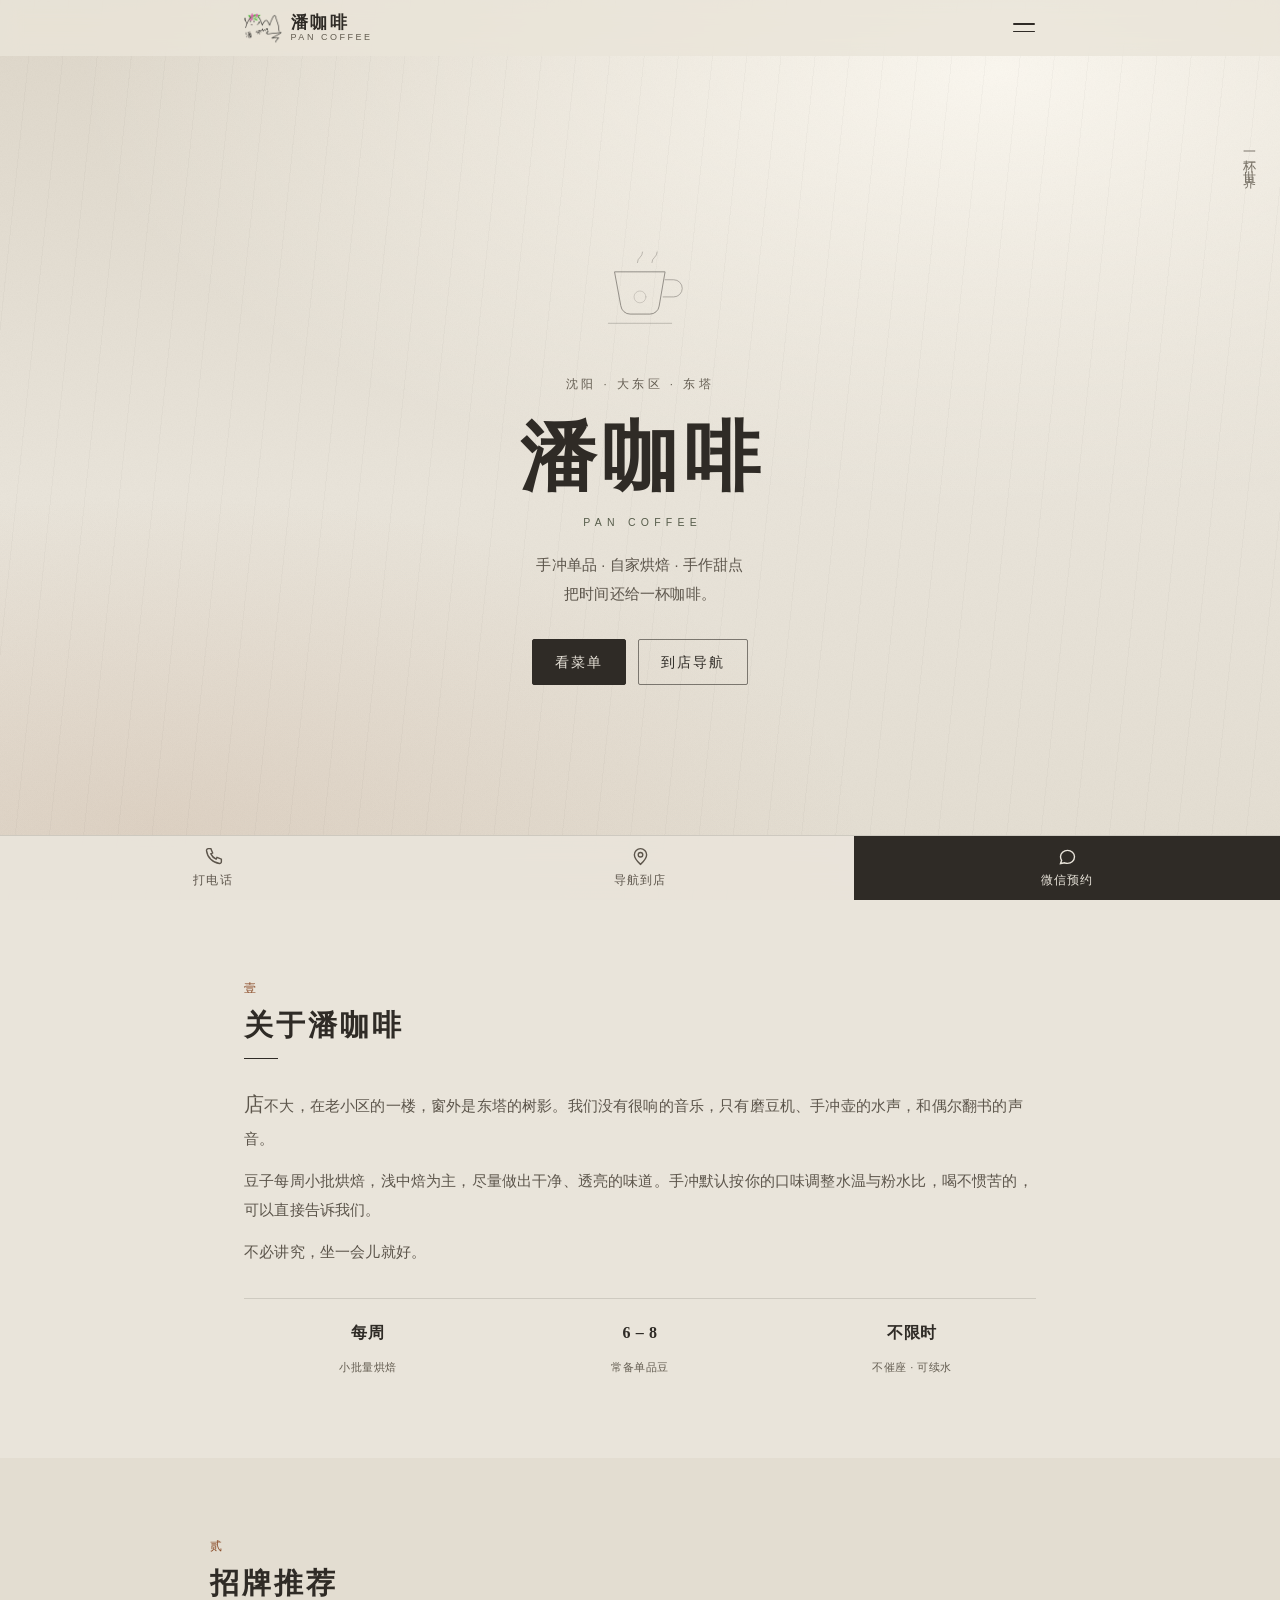
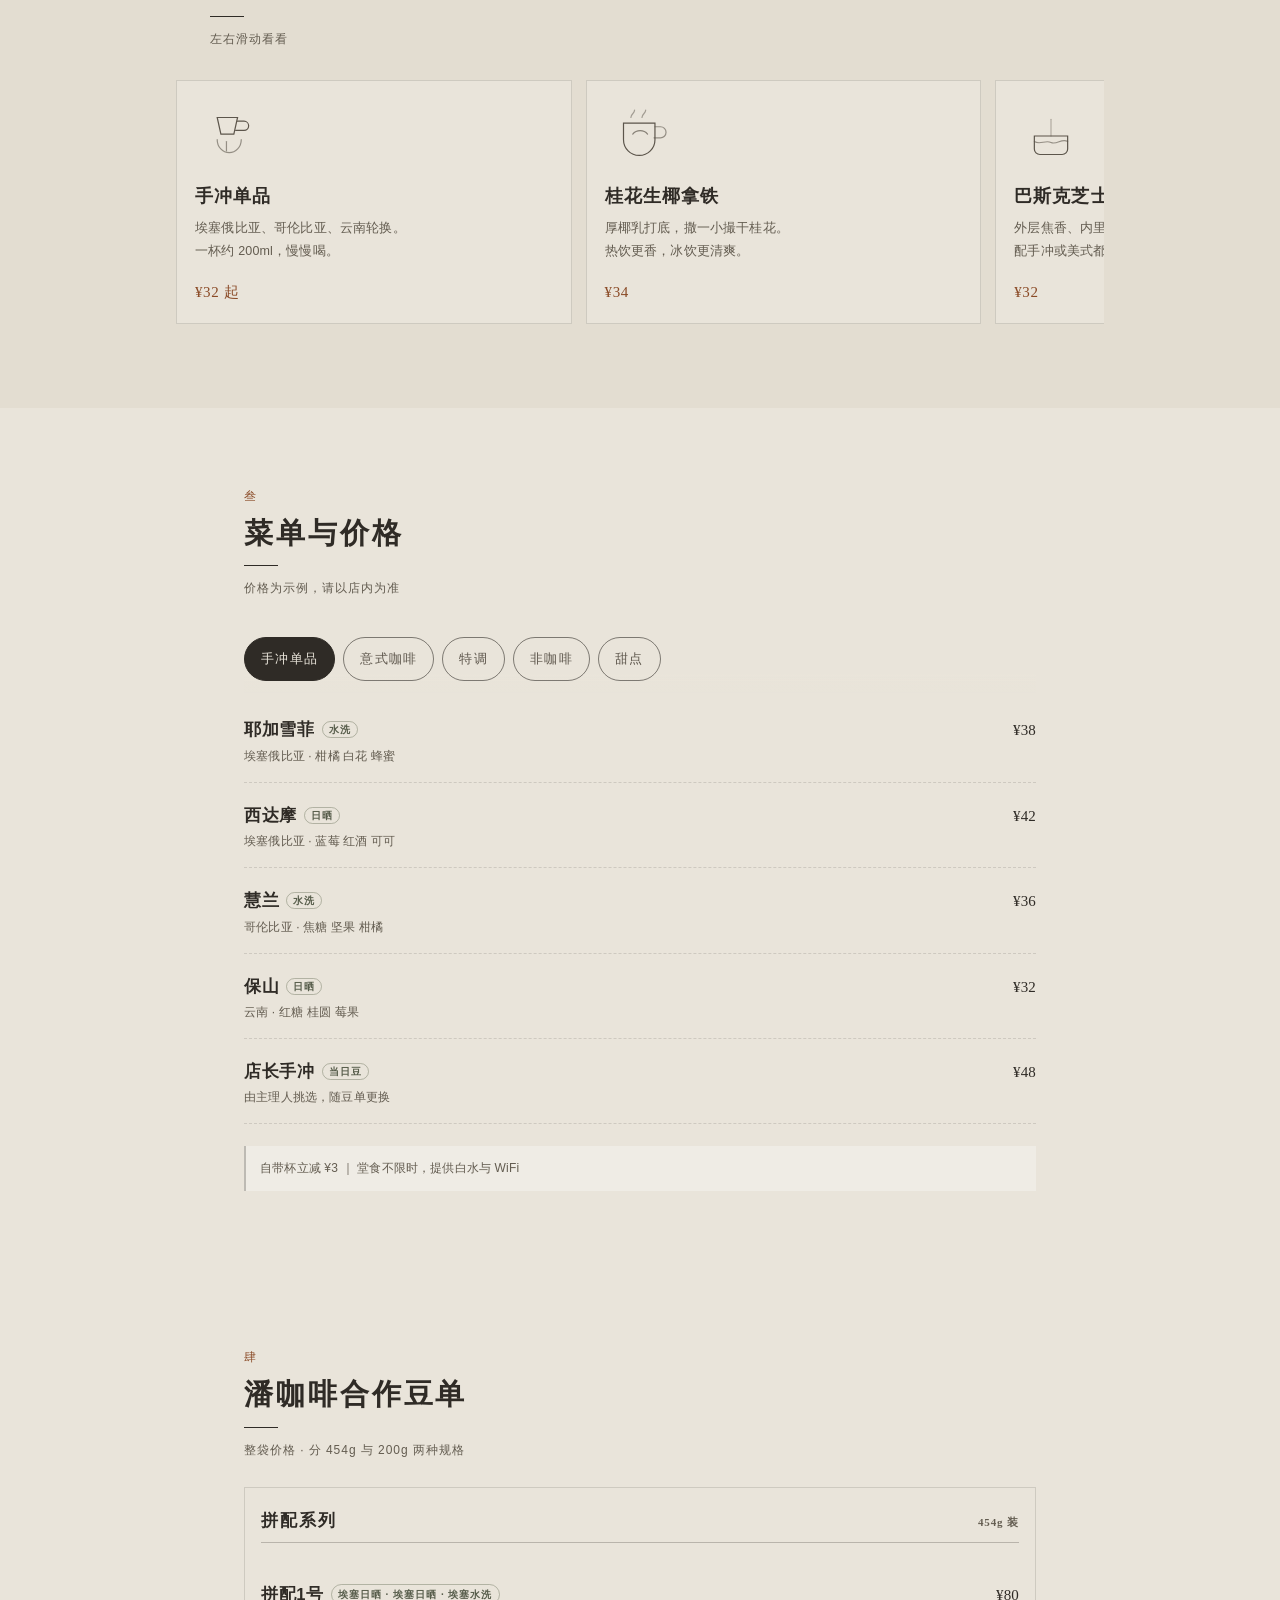
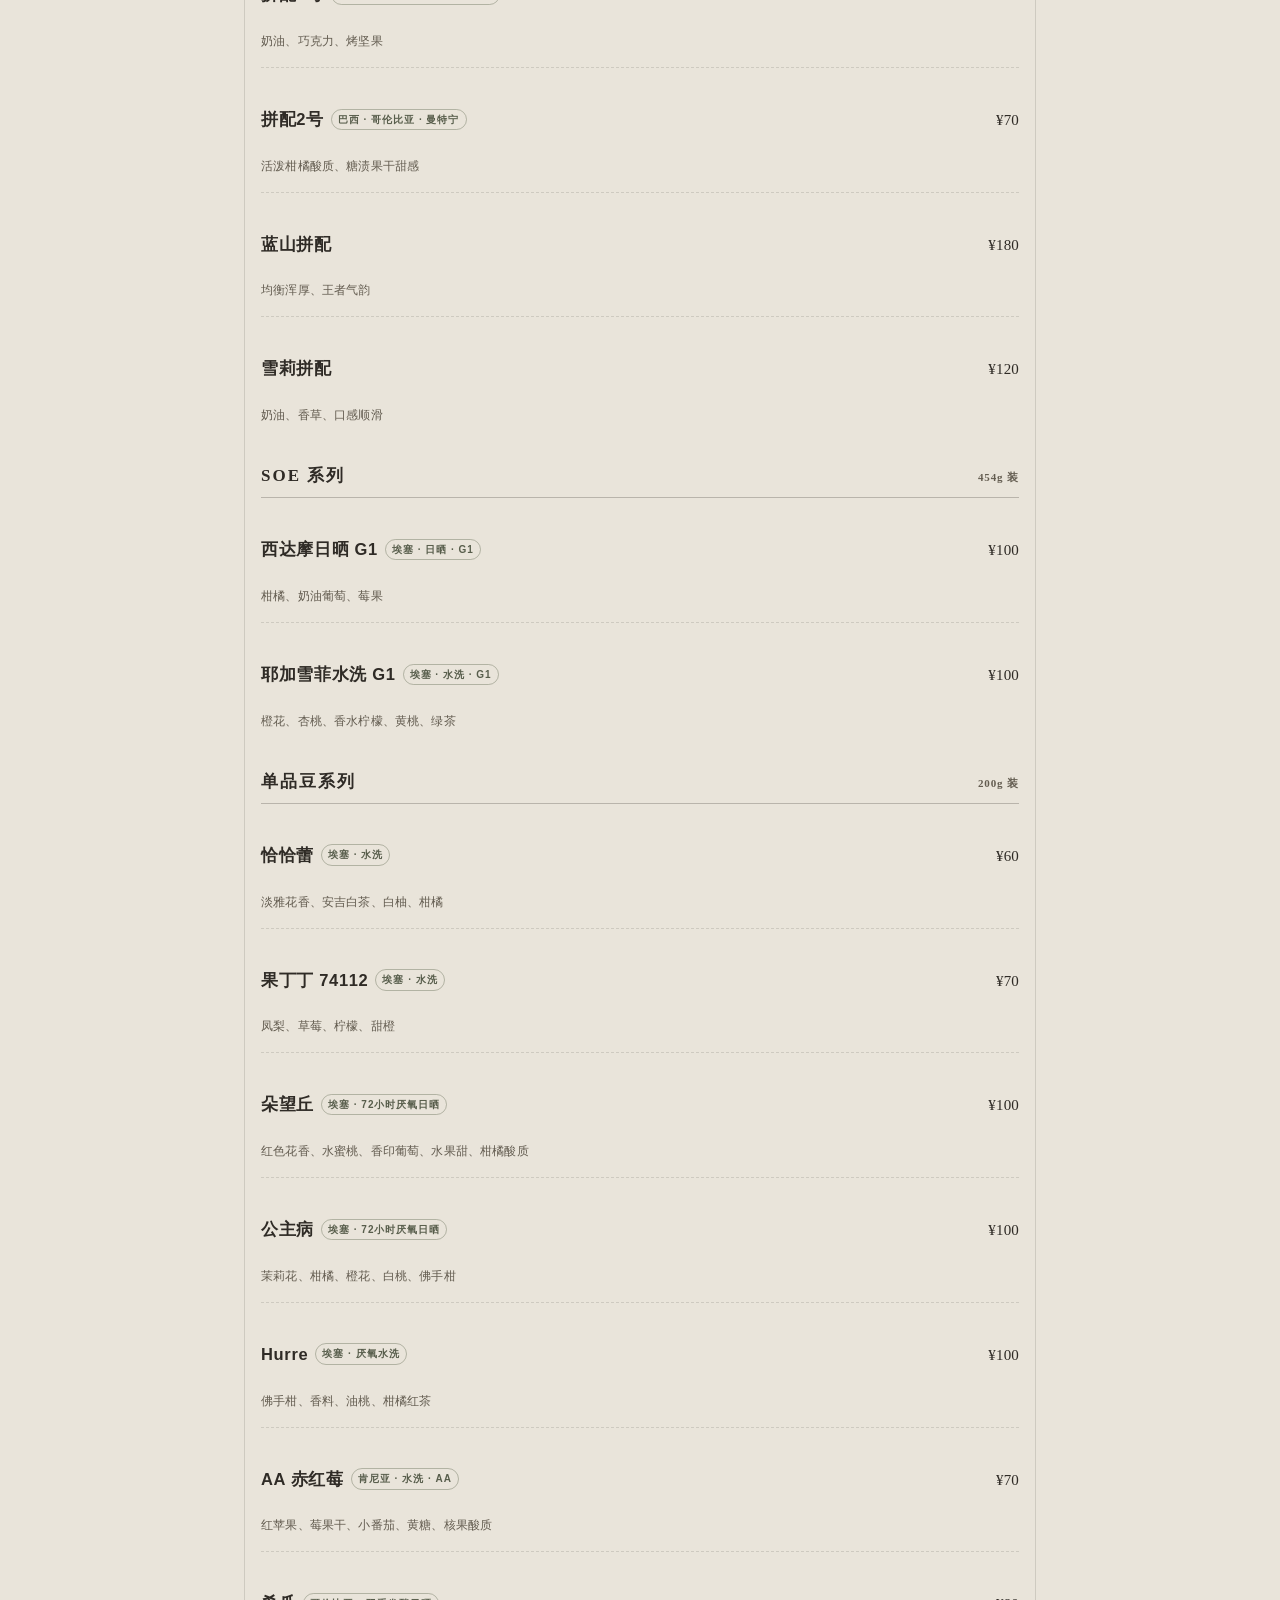
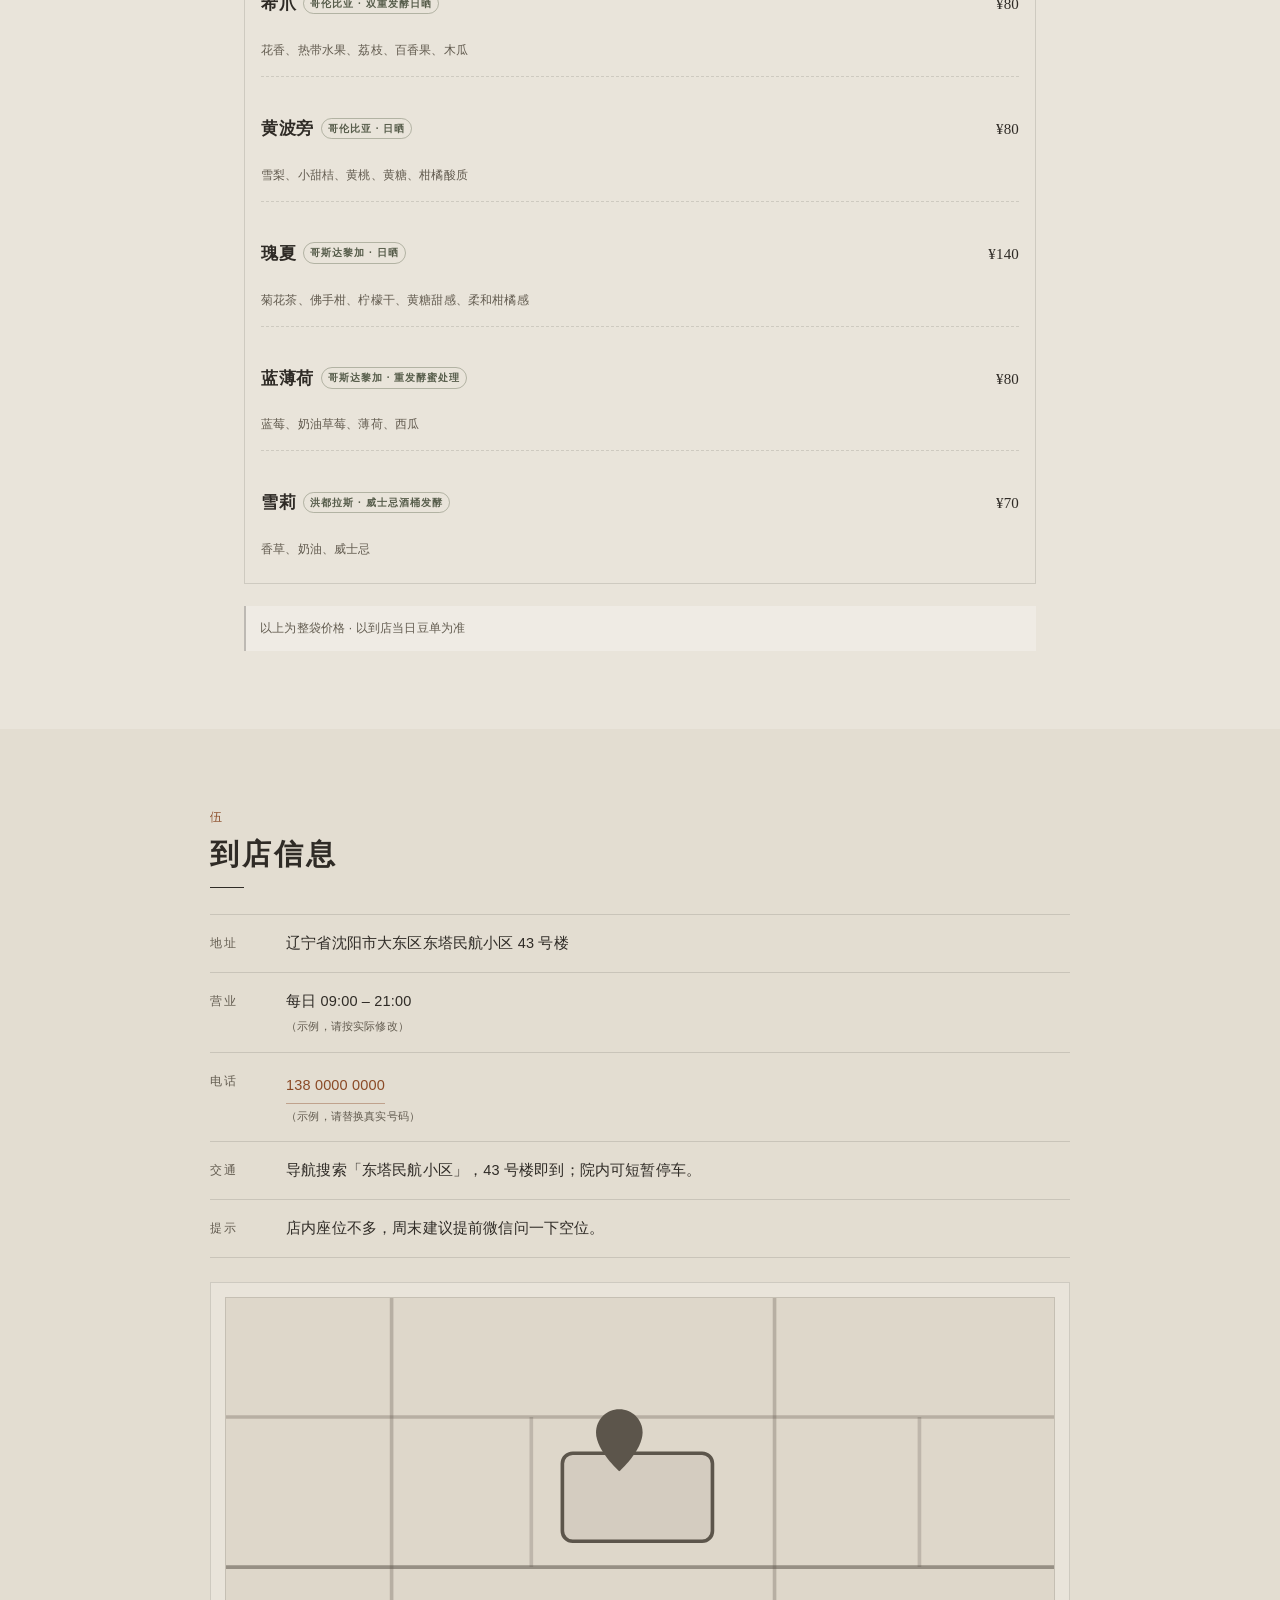
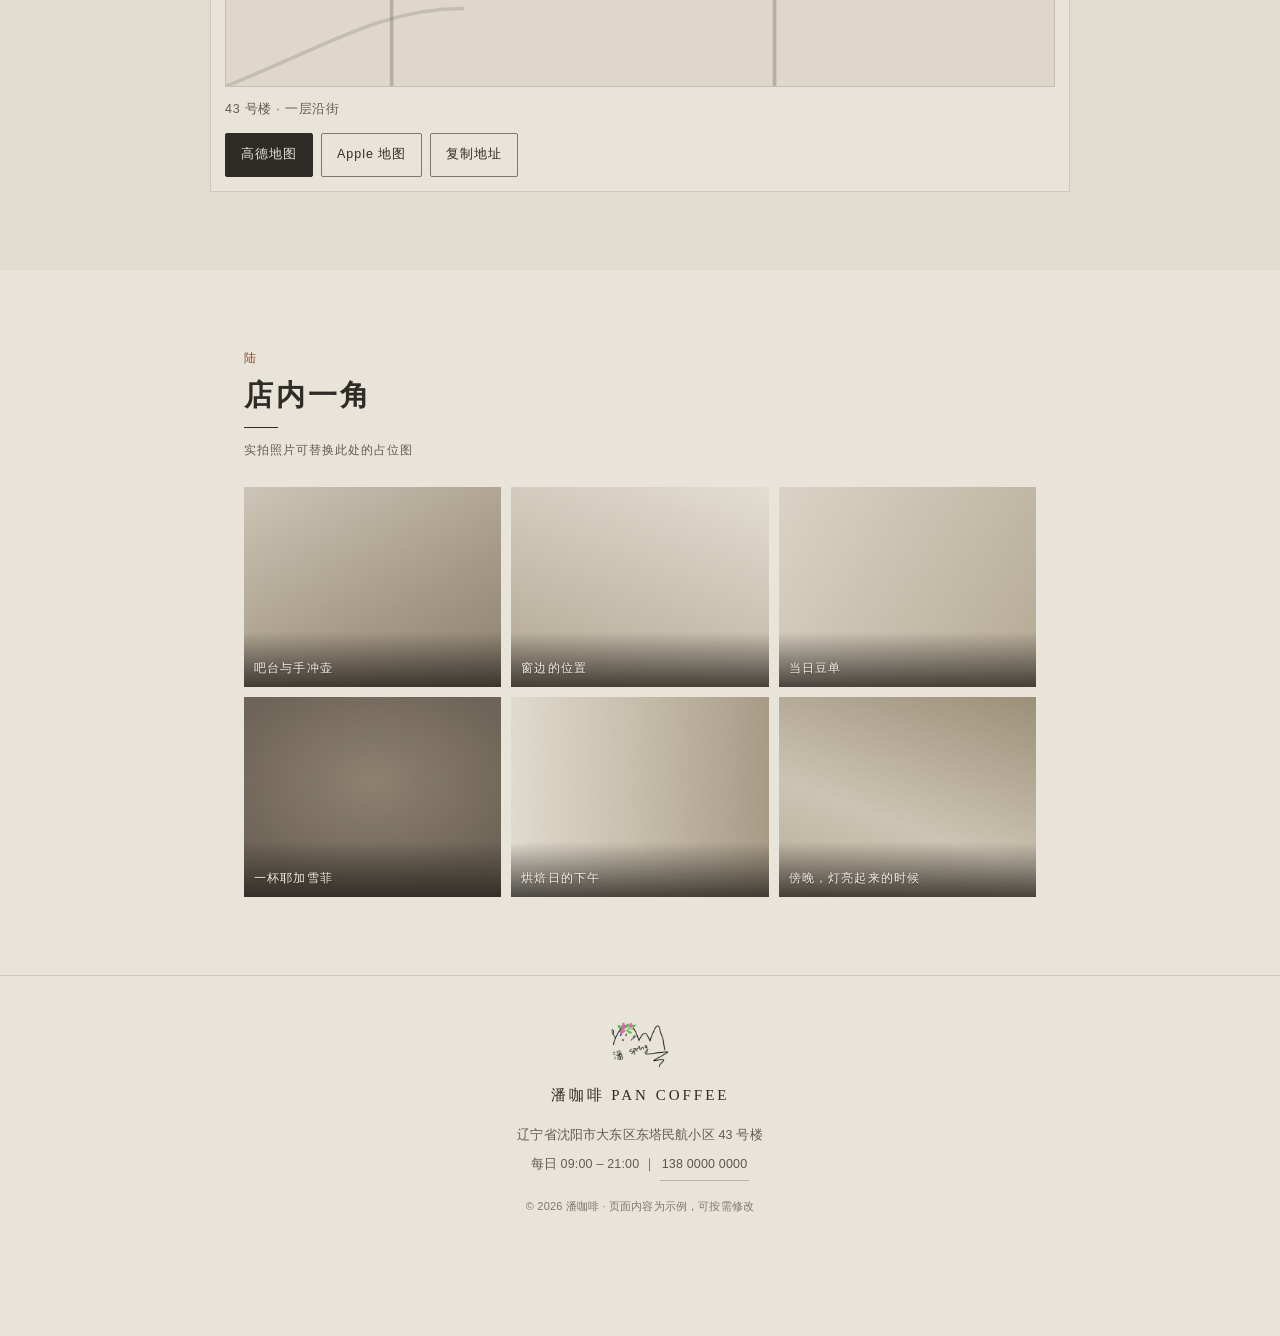
==== index.html @ c724af22 "修正豆单笔误：拼配2号「哥伦比他」→「哥伦比亚」 拼配1号的「埃塞日晒 · 埃塞日晒 · 埃塞水洗」经店主确认重复是有意的，按原文保留。" ====
<!DOCTYPE html>
<html lang="zh-CN">
<head>
<meta charset="UTF-8">
<meta name="viewport" content="width=device-width, initial-scale=1, viewport-fit=cover">
<meta name="theme-color" content="#e9e4da">
<meta name="format-detection" content="telephone=no">
<title>潘咖啡 · 手冲与自家烘焙｜沈阳大东区东塔</title>
<meta name="description" content="潘咖啡，藏在沈阳大东区东塔民航小区里的手冲咖啡馆。自家烘焙单品豆、意式咖啡与手作甜点，欢迎来坐一会儿。">
<meta property="og:type" content="website">
<meta property="og:title" content="潘咖啡 · 手冲与自家烘焙">
<meta property="og:description" content="沈阳大东区东塔 · 一杯慢慢喝的手冲咖啡。">

<!-- 图标由 logo 生成，见 img/ 目录 -->
<link rel="icon" type="image/png" sizes="64x64" href="img/favicon-64.png">
<link rel="apple-touch-icon" href="img/apple-touch-icon.png">
<link rel="stylesheet" href="css/style.css">
<script>document.documentElement.classList.add('js');</script>
<script type="application/ld+json">
{
  "@context": "https://schema.org",
  "@type": "CafeOrCoffeeShop",
  "name": "潘咖啡",
  "description": "手冲单品与自家烘焙咖啡，沈阳大东区东塔。",
  "address": {
    "@type": "PostalAddress",
    "streetAddress": "东塔民航小区 43 号楼",
    "addressLocality": "沈阳市",
    "addressRegion": "辽宁省",
    "addressCountry": "CN"
  },
  "servesCuisine": "咖啡",
  "priceRange": "¥¥"
}
</script>
</head>
<body>
<a class="skip-link" href="#main">跳到主要内容</a>

<!-- ============ 顶栏 ============ -->
<header class="topbar" id="topbar">
  <div class="topbar__inner">
    <a class="brand" href="#top">
      <!-- 装饰性 logo：旁边已有店名文字，故 alt 留空 -->
      <img class="brand__logo" src="img/logo.png" alt="" width="38" height="30" decoding="async">
      <span class="brand__text">
        <b>潘咖啡</b>
        <i>PAN COFFEE</i>
      </span>
    </a>
    <button class="burger" type="button" id="burger" aria-label="打开菜单" aria-expanded="false" aria-controls="drawer">
      <span></span><span></span>
    </button>
  </div>
</header>

<!-- ============ 抽屉菜单 ============ -->
<div class="drawer" id="drawer" hidden>
  <nav class="drawer__panel" aria-label="站内导航">
    <p class="drawer__label">目录</p>
    <ul class="drawer__list">
      <li><a href="#about"><span>壹</span>关于潘咖啡</a></li>
      <li><a href="#signature"><span>贰</span>招牌推荐</a></li>
      <li><a href="#menu"><span>叁</span>菜单与价格</a></li>
      <li><a href="#beans"><span>肆</span>潘咖啡合作豆单</a></li>
      <li><a href="#store"><span>伍</span>到店信息</a></li>
      <li><a href="#gallery"><span>陆</span>店内一角</a></li>
    </ul>
    <div class="drawer__foot">
      <p>沈阳市大东区东塔民航小区 43 号楼</p>
      <p>每日 09:00 – 21:00</p>
    </div>
  </nav>
  <button class="drawer__mask" type="button" id="drawerMask" aria-label="关闭菜单" tabindex="-1"></button>
</div>

<main id="main">
  <!-- ============ 首屏 ============ -->
  <section class="hero" id="top">
    <div class="hero__paper" aria-hidden="true"></div>

    <p class="hero__vertical" aria-hidden="true">一杯一世界</p>

    <div class="hero__art" aria-hidden="true">
      <svg viewBox="0 0 200 220" fill="none" stroke="currentColor" stroke-linecap="round" stroke-width="1.4">
        <path d="M62 74h76l-9 52a14 14 0 0 1-14 12H85a14 14 0 0 1-14-12z"/>
        <path d="M138 86h13a13 13 0 0 1 0 26h-16" opacity=".7"/>
        <path d="M96 60c0-8 8-8 8-16M118 60c0-8 8-8 8-16" opacity=".55"/>
        <path d="M52 152h96" opacity=".5"/>
        <circle cx="100" cy="112" r="9" opacity=".35"/>
      </svg>
    </div>

    <div class="hero__content">
      <p class="hero__eyebrow">沈阳 · 大东区 · 东塔</p>
      <h1 class="hero__title">潘咖啡</h1>
      <p class="hero__latin">PAN&nbsp;COFFEE</p>
      <p class="hero__lead">手冲单品 · 自家烘焙 · 手作甜点<br>把时间还给一杯咖啡。</p>
      <div class="hero__actions">
        <a class="btn btn--solid" href="#menu">看菜单</a>
        <a class="btn btn--ghost" href="#store">到店导航</a>
      </div>
    </div>

    <a class="hero__scroll" href="#about" aria-label="向下浏览">
      <span></span>
    </a>
  </section>

  <!-- ============ 关于 ============ -->
  <section class="section" id="about">
    <header class="section__head" data-reveal>
      <p class="section__num">壹</p>
      <h2 class="section__title">关于潘咖啡</h2>
    </header>

    <div class="prose" data-reveal>
      <p>店不大，在老小区的一楼，窗外是东塔的树影。我们没有很响的音乐，只有磨豆机、手冲壶的水声，和偶尔翻书的声音。</p>
      <p>豆子每周小批烘焙，浅中焙为主，尽量做出干净、透亮的味道。手冲默认按你的口味调整水温与粉水比，喝不惯苦的，可以直接告诉我们。</p>
      <p>不必讲究，坐一会儿就好。</p>
    </div>

    <ul class="facts" data-reveal>
      <li>
        <b>每周</b>
        <span>小批量烘焙</span>
      </li>
      <li>
        <b>6 – 8</b>
        <span>常备单品豆</span>
      </li>
      <li>
        <b>不限时</b>
        <span>不催座 · 可续水</span>
      </li>
    </ul>
  </section>

  <!-- ============ 招牌 ============ -->
  <section class="section section--tint" id="signature">
    <header class="section__head" data-reveal>
      <p class="section__num">贰</p>
      <h2 class="section__title">招牌推荐</h2>
      <p class="section__note">左右滑动看看</p>
    </header>

    <ul class="cards" data-reveal>
      <li class="card">
        <div class="card__art card__art--pour" aria-hidden="true">
          <svg viewBox="0 0 80 80" fill="none" stroke="currentColor" stroke-linecap="round" stroke-width="1.3">
            <path d="M24 20h22l-4 18H28z"/><path d="M46 24h7a5 5 0 0 1 0 10h-9"/>
            <path d="M50 44c0 8-6 14-13 14S24 52 24 44" opacity=".6"/>
            <path d="M34 46v10" opacity=".6"/>
          </svg>
        </div>
        <h3>手冲单品</h3>
        <p>埃塞俄比亚、哥伦比亚、云南轮换。<br>一杯约 200ml，慢慢喝。</p>
        <p class="card__price">¥32 起</p>
      </li>

      <li class="card">
        <div class="card__art card__art--latte" aria-hidden="true">
          <svg viewBox="0 0 80 80" fill="none" stroke="currentColor" stroke-linecap="round" stroke-width="1.3">
            <path d="M20 26h34v18a17 17 0 0 1-34 0z"/>
            <path d="M54 30h6a6 6 0 0 1 0 12h-7" opacity=".6"/>
            <path d="M28 20c0-4 4-4 4-8M40 20c0-4 4-4 4-8" opacity=".5"/>
            <path d="M30 38c4-5 12-5 16 0" opacity=".7"/>
          </svg>
        </div>
        <h3>桂花生椰拿铁</h3>
        <p>厚椰乳打底，撒一小撮干桂花。<br>热饮更香，冰饮更清爽。</p>
        <p class="card__price">¥34</p>
      </li>

      <li class="card">
        <div class="card__art card__art--cake" aria-hidden="true">
          <svg viewBox="0 0 80 80" fill="none" stroke="currentColor" stroke-linecap="round" stroke-width="1.3">
            <path d="M22 40h36v14a6 6 0 0 1-6 6H28a6 6 0 0 1-6-6z"/>
            <path d="M22 46c6 4 12-2 18 1s12-5 18-1" opacity=".6"/>
            <path d="M40 22v18" opacity=".4"/>
          </svg>
        </div>
        <h3>巴斯克芝士</h3>
        <p>外层焦香、内里流心，<br>配手冲或美式都合适。</p>
        <p class="card__price">¥32</p>
      </li>

      <li class="card">
        <div class="card__art card__art--bean" aria-hidden="true">
          <svg viewBox="0 0 80 80" fill="none" stroke="currentColor" stroke-linecap="round" stroke-width="1.3">
            <ellipse cx="32" cy="38" rx="12" ry="16" transform="rotate(-24 32 38)"/>
            <path d="M24 30c6 6 8 14 6 22" opacity=".6"/>
            <ellipse cx="52" cy="46" rx="9" ry="12" transform="rotate(18 52 46)"/>
          </svg>
        </div>
        <h3>挂耳 / 熟豆</h3>
        <p>店内同款豆子，可带走。<br>挂耳一盒 10 包，熟豆半磅起。</p>
        <p class="card__price">¥58 起</p>
      </li>
    </ul>
  </section>

  <!-- ============ 菜单 ============ -->
  <section class="section" id="menu">
    <header class="section__head" data-reveal>
      <p class="section__num">叁</p>
      <h2 class="section__title">菜单与价格</h2>
      <p class="section__note">价格为示例，请以店内为准</p>
    </header>

    <div class="tabs" role="tablist" aria-label="菜单分类" data-reveal>
      <button class="tab is-active" type="button" role="tab" aria-selected="true" data-cat="pour">手冲单品</button>
      <button class="tab" type="button" role="tab" aria-selected="false" data-cat="espresso">意式咖啡</button>
      <button class="tab" type="button" role="tab" aria-selected="false" data-cat="special">特调</button>
      <button class="tab" type="button" role="tab" aria-selected="false" data-cat="other">非咖啡</button>
      <button class="tab" type="button" role="tab" aria-selected="false" data-cat="dessert">甜点</button>
    </div>

    <div class="menu" data-reveal>
      <ul class="menu__list is-active" data-panel="pour">
        <li class="item"><div class="item__main"><h3>耶加雪菲 <i>水洗</i></h3><p>埃塞俄比亚 · 柑橘 白花 蜂蜜</p></div><p class="item__price">¥38</p></li>
        <li class="item"><div class="item__main"><h3>西达摩 <i>日晒</i></h3><p>埃塞俄比亚 · 蓝莓 红酒 可可</p></div><p class="item__price">¥42</p></li>
        <li class="item"><div class="item__main"><h3>慧兰 <i>水洗</i></h3><p>哥伦比亚 · 焦糖 坚果 柑橘</p></div><p class="item__price">¥36</p></li>
        <li class="item"><div class="item__main"><h3>保山 <i>日晒</i></h3><p>云南 · 红糖 桂圆 莓果</p></div><p class="item__price">¥32</p></li>
        <li class="item"><div class="item__main"><h3>店长手冲 <i>当日豆</i></h3><p>由主理人挑选，随豆单更换</p></div><p class="item__price">¥48</p></li>
      </ul>

      <ul class="menu__list" data-panel="espresso">
        <li class="item"><div class="item__main"><h3>浓缩 Espresso</h3><p>双份 · 中深焙拼配</p></div><p class="item__price">¥18</p></li>
        <li class="item"><div class="item__main"><h3>美式 Americano</h3><p>冰 / 热</p></div><p class="item__price">¥22</p></li>
        <li class="item"><div class="item__main"><h3>拿铁 Latte</h3><p>更换燕麦奶 +3</p></div><p class="item__price">¥28</p></li>
        <li class="item"><div class="item__main"><h3>卡布奇诺</h3><p>奶泡厚一些</p></div><p class="item__price">¥28</p></li>
        <li class="item"><div class="item__main"><h3>澳白 Flat White</h3><p>奶量少，咖啡味更足</p></div><p class="item__price">¥30</p></li>
        <li class="item"><div class="item__main"><h3>摩卡 Mocha</h3><p>黑巧 + 淡奶油</p></div><p class="item__price">¥32</p></li>
      </ul>

      <ul class="menu__list" data-panel="special">
        <li class="item"><div class="item__main"><h3>冷萃 Cold Brew</h3><p>低温浸泡 16 小时 · 微气泡</p></div><p class="item__price">¥30</p></li>
        <li class="item"><div class="item__main"><h3>桂花生椰拿铁</h3><p>招牌 · 可热可冰</p></div><p class="item__price">¥34</p></li>
        <li class="item"><div class="item__main"><h3>橙 C 美式</h3><p>鲜榨橙汁 + 浓缩</p></div><p class="item__price">¥32</p></li>
        <li class="item"><div class="item__main"><h3>西柚气泡冷萃</h3><p>苏打 + 西柚 + 冷萃</p></div><p class="item__price">¥36</p></li>
      </ul>

      <ul class="menu__list" data-panel="other">
        <li class="item"><div class="item__main"><h3>抹茶拿铁</h3><p>无糖可选</p></div><p class="item__price">¥30</p></li>
        <li class="item"><div class="item__main"><h3>焙茶拿铁</h3><p>焦香焙茶 · 热饮为主</p></div><p class="item__price">¥30</p></li>
        <li class="item"><div class="item__main"><h3>鲜奶可可</h3><p>75% 黑巧</p></div><p class="item__price">¥26</p></li>
        <li class="item"><div class="item__main"><h3>手作柠檬水</h3><p>无咖啡因 · 免费续水</p></div><p class="item__price">¥22</p></li>
      </ul>

      <ul class="menu__list" data-panel="dessert">
        <li class="item"><div class="item__main"><h3>巴斯克芝士</h3><p>每日限量 12 块</p></div><p class="item__price">¥32</p></li>
        <li class="item"><div class="item__main"><h3>可露丽</h3><p>外脆内软 · 配手冲很合</p></div><p class="item__price">¥18</p></li>
        <li class="item"><div class="item__main"><h3>原味司康</h3><p>附果酱与黄油</p></div><p class="item__price">¥20</p></li>
        <li class="item"><div class="item__main"><h3>手作曲奇</h3><p>按块售卖 · 可打包</p></div><p class="item__price">¥15</p></li>
      </ul>
    </div>

    <p class="menu__foot" data-reveal>自带杯立减 ¥3 ｜ 堂食不限时，提供白水与 WiFi</p>
  </section>

  <!-- ============ 合作豆单 ============ -->
  <section class="section" id="beans">
    <header class="section__head" data-reveal>
      <p class="section__num">肆</p>
      <h2 class="section__title">潘咖啡合作豆单</h2>
      <p class="section__note">整袋价格 · 分 454g 与 200g 两种规格</p>
    </header>

    <div class="beancard" data-reveal>
      <h3 class="beans__group">拼配系列<em>454g 装</em></h3>
      <ul class="beans__list">
        <li class="item">
          <div class="item__main">
            <h4>拼配1号 <i>埃塞日晒 · 埃塞日晒 · 埃塞水洗</i></h4>
            <p>奶油、巧克力、烤坚果</p>
          </div>
          <p class="item__price">¥80</p>
        </li>
        <li class="item">
          <div class="item__main">
            <h4>拼配2号 <i>巴西 · 哥伦比亚 · 曼特宁</i></h4>
            <p>活泼柑橘酸质、糖渍果干甜感</p>
          </div>
          <p class="item__price">¥70</p>
        </li>
        <li class="item">
          <div class="item__main">
            <h4>蓝山拼配</h4>
            <p>均衡浑厚、王者气韵</p>
          </div>
          <p class="item__price">¥180</p>
        </li>
        <li class="item">
          <div class="item__main">
            <h4>雪莉拼配</h4>
            <p>奶油、香草、口感顺滑</p>
          </div>
          <p class="item__price">¥120</p>
        </li>
      </ul>
      <h3 class="beans__group">SOE 系列<em>454g 装</em></h3>
      <ul class="beans__list">
        <li class="item">
          <div class="item__main">
            <h4>西达摩日晒 G1 <i>埃塞 · 日晒 · G1</i></h4>
            <p>柑橘、奶油葡萄、莓果</p>
          </div>
          <p class="item__price">¥100</p>
        </li>
        <li class="item">
          <div class="item__main">
            <h4>耶加雪菲水洗 G1 <i>埃塞 · 水洗 · G1</i></h4>
            <p>橙花、杏桃、香水柠檬、黄桃、绿茶</p>
          </div>
          <p class="item__price">¥100</p>
        </li>
      </ul>
      <h3 class="beans__group">单品豆系列<em>200g 装</em></h3>
      <ul class="beans__list">
        <li class="item">
          <div class="item__main">
            <h4>恰恰蕾 <i>埃塞 · 水洗</i></h4>
            <p>淡雅花香、安吉白茶、白柚、柑橘</p>
          </div>
          <p class="item__price">¥60</p>
        </li>
        <li class="item">
          <div class="item__main">
            <h4>果丁丁 74112 <i>埃塞 · 水洗</i></h4>
            <p>凤梨、草莓、柠檬、甜橙</p>
          </div>
          <p class="item__price">¥70</p>
        </li>
        <li class="item">
          <div class="item__main">
            <h4>朵望丘 <i>埃塞 · 72小时厌氧日晒</i></h4>
            <p>红色花香、水蜜桃、香印葡萄、水果甜、柑橘酸质</p>
          </div>
          <p class="item__price">¥100</p>
        </li>
        <li class="item">
          <div class="item__main">
            <h4>公主病 <i>埃塞 · 72小时厌氧日晒</i></h4>
            <p>茉莉花、柑橘、橙花、白桃、佛手柑</p>
          </div>
          <p class="item__price">¥100</p>
        </li>
        <li class="item">
          <div class="item__main">
            <h4>Hurre <i>埃塞 · 厌氧水洗</i></h4>
            <p>佛手柑、香料、油桃、柑橘红茶</p>
          </div>
          <p class="item__price">¥100</p>
        </li>
        <li class="item">
          <div class="item__main">
            <h4>AA 赤红莓 <i>肯尼亚 · 水洗 · AA</i></h4>
            <p>红苹果、莓果干、小番茄、黄糖、核果酸质</p>
          </div>
          <p class="item__price">¥70</p>
        </li>
        <li class="item">
          <div class="item__main">
            <h4>希爪 <i>哥伦比亚 · 双重发酵日晒</i></h4>
            <p>花香、热带水果、荔枝、百香果、木瓜</p>
          </div>
          <p class="item__price">¥80</p>
        </li>
        <li class="item">
          <div class="item__main">
            <h4>黄波旁 <i>哥伦比亚 · 日晒</i></h4>
            <p>雪梨、小甜桔、黄桃、黄糖、柑橘酸质</p>
          </div>
          <p class="item__price">¥80</p>
        </li>
        <li class="item">
          <div class="item__main">
            <h4>瑰夏 <i>哥斯达黎加 · 日晒</i></h4>
            <p>菊花茶、佛手柑、柠檬干、黄糖甜感、柔和柑橘感</p>
          </div>
          <p class="item__price">¥140</p>
        </li>
        <li class="item">
          <div class="item__main">
            <h4>蓝薄荷 <i>哥斯达黎加 · 重发酵蜜处理</i></h4>
            <p>蓝莓、奶油草莓、薄荷、西瓜</p>
          </div>
          <p class="item__price">¥80</p>
        </li>
        <li class="item">
          <div class="item__main">
            <h4>雪莉 <i>洪都拉斯 · 威士忌酒桶发酵</i></h4>
            <p>香草、奶油、威士忌</p>
          </div>
          <p class="item__price">¥70</p>
        </li>
      </ul>
    </div>

    <p class="menu__foot" data-reveal>以上为整袋价格 · 以到店当日豆单为准</p>
  </section>

  <!-- ============ 到店信息 ============ -->
  <section class="section section--tint" id="store">
    <header class="section__head" data-reveal>
      <p class="section__num">伍</p>
      <h2 class="section__title">到店信息</h2>
    </header>

    <dl class="info" data-reveal>
      <div class="info__row">
        <dt>地址</dt>
        <dd>辽宁省沈阳市大东区东塔民航小区 43 号楼</dd>
      </div>
      <div class="info__row">
        <dt>营业</dt>
        <dd>每日 09:00 – 21:00<em>（示例，请按实际修改）</em></dd>
      </div>
      <div class="info__row">
        <dt>电话</dt>
        <dd><a href="tel:13800000000">138 0000 0000</a><em>（示例，请替换真实号码）</em></dd>
      </div>
      <div class="info__row">
        <dt>交通</dt>
        <dd>导航搜索「东塔民航小区」，43 号楼即到；院内可短暂停车。</dd>
      </div>
      <div class="info__row">
        <dt>提示</dt>
        <dd>店内座位不多，周末建议提前微信问一下空位。</dd>
      </div>
    </dl>

    <div class="mapcard" data-reveal>
      <div class="mapcard__art" aria-hidden="true">
        <svg viewBox="0 0 320 150" fill="none" stroke="currentColor" stroke-width="1.4">
          <path d="M0 104h320" opacity=".55"/>
          <path d="M0 46h320" opacity=".3"/>
          <path d="M64 0v150M212 0v150" opacity=".3"/>
          <path d="M118 104V46M268 104V46" opacity=".25"/>
          <path d="M0 150c40-16 60-30 92-30" opacity=".2"/>
          <rect x="130" y="60" width="58" height="34" rx="4" fill="currentColor" fill-opacity=".08"/>
          <circle cx="152" cy="52" r="7" fill="currentColor"/>
          <path d="M152 43c-5 0-9 4-9 9 0 7 9 15 9 15s9-8 9-15c0-5-4-9-9-9z" fill="currentColor" stroke="none"/>
        </svg>
      </div>
      <p class="mapcard__text">43 号楼 · 一层沿街</p>
      <div class="mapcard__actions">
        <a class="btn btn--solid btn--sm" href="https://uri.amap.com/search?keyword=%E6%BD%98%E5%92%96%E5%95%A1%20%E6%B2%88%E9%98%B3%E5%B8%82%E5%A4%A7%E4%B8%9C%E5%8C%BA%E4%B8%9C%E5%A1%94%E6%B0%91%E8%88%AA%E5%B0%8F%E5%8C%BA43%E5%8F%B7%E6%A5%BC" target="_blank" rel="noopener">高德地图</a>
        <a class="btn btn--ghost btn--sm" href="https://maps.apple.com/?q=%E6%BD%98%E5%92%96%E5%95%A1%20%E6%B2%88%E9%98%B3%E5%B8%82%E5%A4%A7%E4%B8%9C%E5%8C%BA%E4%B8%9C%E5%A1%94%E6%B0%91%E8%88%AA%E5%B0%8F%E5%8C%BA43%E5%8F%B7%E6%A5%BC" target="_blank" rel="noopener">Apple 地图</a>
        <button class="btn btn--ghost btn--sm" type="button" id="copyAddr" data-addr="辽宁省沈阳市大东区东塔民航小区 43 号楼">复制地址</button>
      </div>
    </div>
  </section>

  <!-- ============ 店内一角 ============ -->
  <section class="section" id="gallery">
    <header class="section__head" data-reveal>
      <p class="section__num">陆</p>
      <h2 class="section__title">店内一角</h2>
      <p class="section__note">实拍照片可替换此处的占位图</p>
    </header>

    <!-- 占位图：把 <figure> 内的 div 换成 <img src="img/xxx.jpg" alt="..." loading="lazy" decoding="async"> 即可 -->
    <div class="gallery" data-reveal>
      <figure class="shot shot--tall">
        <div class="shot__ph shot__ph--1" aria-hidden="true"></div>
        <figcaption>吧台与手冲壶</figcaption>
      </figure>
      <figure class="shot">
        <div class="shot__ph shot__ph--2" aria-hidden="true"></div>
        <figcaption>窗边的位置</figcaption>
      </figure>
      <figure class="shot">
        <div class="shot__ph shot__ph--3" aria-hidden="true"></div>
        <figcaption>当日豆单</figcaption>
      </figure>
      <figure class="shot">
        <div class="shot__ph shot__ph--4" aria-hidden="true"></div>
        <figcaption>一杯耶加雪菲</figcaption>
      </figure>
      <figure class="shot">
        <div class="shot__ph shot__ph--5" aria-hidden="true"></div>
        <figcaption>烘焙日的下午</figcaption>
      </figure>
      <figure class="shot shot--wide">
        <div class="shot__ph shot__ph--6" aria-hidden="true"></div>
        <figcaption>傍晚，灯亮起来的时候</figcaption>
      </figure>
    </div>
  </section>
</main>

<!-- ============ 页脚 ============ -->
<footer class="footer">
  <img class="footer__logo" src="img/logo.png" alt="潘咖啡" width="58" height="46" decoding="async">
  <p class="footer__brand">潘咖啡 PAN COFFEE</p>
  <p>辽宁省沈阳市大东区东塔民航小区 43 号楼</p>
  <p>每日 09:00 – 21:00 ｜ <a href="tel:13800000000">138 0000 0000</a></p>
  <p class="footer__copy">© <span id="year">2025</span> 潘咖啡 · 页面内容为示例，可按需修改</p>
</footer>

<!-- ============ 底部操作栏 ============ -->
<div class="actionbar" id="actionbar">
  <a class="actionbar__btn" href="tel:13800000000">
    <svg viewBox="0 0 24 24" fill="none" stroke="currentColor" stroke-width="1.6" aria-hidden="true"><path d="M6 3h3l2 5-2 1a12 12 0 0 0 6 6l1-2 5 2v3a2 2 0 0 1-2.2 2A17 17 0 0 1 4 5.2 2 2 0 0 1 6 3z"/></svg>
    <span>打电话</span>
  </a>
  <a class="actionbar__btn" href="https://uri.amap.com/search?keyword=%E6%BD%98%E5%92%96%E5%95%A1%20%E6%B2%88%E9%98%B3%E5%B8%82%E5%A4%A7%E4%B8%9C%E5%8C%BA%E4%B8%9C%E5%A1%94%E6%B0%91%E8%88%AA%E5%B0%8F%E5%8C%BA43%E5%8F%B7%E6%A5%BC" target="_blank" rel="noopener">
    <svg viewBox="0 0 24 24" fill="none" stroke="currentColor" stroke-width="1.6" aria-hidden="true"><path d="M12 21s7-6.3 7-11a7 7 0 1 0-14 0c0 4.7 7 11 7 11z"/><circle cx="12" cy="10" r="2.6"/></svg>
    <span>导航到店</span>
  </a>
  <button class="actionbar__btn actionbar__btn--primary" type="button" id="wechatBtn" data-wechat="pancoffee_sy">
    <svg viewBox="0 0 24 24" fill="none" stroke="currentColor" stroke-width="1.6" aria-hidden="true"><path d="M4 20l1.3-3.6A7.6 7.6 0 0 1 4 12.4C4 8.3 7.6 5 12 5s8 3.3 8 7.4-3.6 7.4-8 7.4a9 9 0 0 1-3.2-.6z"/><path d="M9 11h.01M15 11h.01" stroke-width="2.2"/></svg>
    <span>微信预约</span>
  </button>
</div>

<div class="toast" id="toast" role="status" aria-live="polite"></div>

<script src="js/main.js" defer></script>
</body>
</html>
---- css/style.css ----
/* ==========================================================================
   潘咖啡 · 移动端主页样式
   风格：日式侘寂 —— 灰褐、纸感、留白，低饱和，不用纯白纯黑
   结构：1 变量 / 2 基础 / 3 顶栏+抽屉 / 4 首屏 / 5 通用区块 / 6 卡片
        7 菜单 / 8 到店信息 / 9 相册 / 10 页脚+底部栏 / 11 动效适配
   ========================================================================== */

/* 1 变量 ---------------------------------------------------------------- */
:root {
  /* 纸与灰褐 */
  --paper:        #e9e4da;
  --paper-deep:   #ded7ca;
  --paper-tint:   #e3ddd1;
  --ink:          #2f2b26;
  --ink-soft:     #5c554b;
  --muted:        #635c50;   /* 5.2:1 on 纸色，通过 AA */
  --line:         rgba(47, 43, 38, .14);
  --line-strong:  rgba(47, 43, 38, .26);
  --line-ui:      rgba(47, 43, 38, .58);   /* 交互控件描边，≥3.3:1 */
  /* 点缀：柿色 + 苔绿，用量很少 */
  --persimmon:    #8a4a26;   /* 5.4:1 on 纸色，通过 AA */
  --moss:         #575d4b;   /* 5.4:1 on 纸色，通过 AA */

  --radius:       2px;
  --shadow:       0 10px 30px -18px rgba(47, 43, 38, .5);

  --topbar-h:     56px;
  --bar-h:        64px;
  --gutter:       20px;
  --maxw:         720px;

  --font-serif: "Songti SC", "STSong", "Noto Serif SC", "Source Han Serif SC",
                "Source Han Serif CN", "Times New Roman", serif;
  --font-sans:  -apple-system, BlinkMacSystemFont, "PingFang SC",
                "Hiragino Sans GB", "Microsoft YaHei", "Noto Sans SC", sans-serif;

  /* 纸纹（内联 SVG，无外部请求） */
  --grain: url("data:image/svg+xml,%3Csvg xmlns='http://www.w3.org/2000/svg' width='140' height='140'%3E%3Cfilter id='n'%3E%3CfeTurbulence type='fractalNoise' baseFrequency='.8' numOctaves='4' stitchTiles='stitch'/%3E%3CfeColorMatrix type='saturate' values='0'/%3E%3C/filter%3E%3Crect width='140' height='140' filter='url(%23n)'/%3E%3C/svg%3E");
}

/* 2 基础 ---------------------------------------------------------------- */
*, *::before, *::after { box-sizing: border-box; }

html {
  scroll-behavior: smooth;
  scroll-padding-top: calc(var(--topbar-h) + 12px);
  -webkit-text-size-adjust: 100%;
}

body {
  margin: 0;
  background: var(--paper);
  color: var(--ink);
  font-family: var(--font-sans);
  font-size: 16px;
  line-height: 1.75;
  letter-spacing: .01em;
  overflow-x: hidden;
  /* 底部给固定操作栏留位 */
  padding-bottom: calc(var(--bar-h) + env(safe-area-inset-bottom, 0px));
  -webkit-font-smoothing: antialiased;
}

/* 全局纸纹叠加 */
body::before {
  content: "";
  position: fixed;
  inset: 0;
  background-image: var(--grain);
  opacity: .05;
  mix-blend-mode: multiply;
  pointer-events: none;
  z-index: 1;
}

h1, h2, h3 { font-family: var(--font-serif); font-weight: 600; line-height: 1.3; margin: 0; }
p { margin: 0; }
ul, ol, dl, dd, figure { margin: 0; padding: 0; list-style: none; }
a { color: inherit; text-decoration: none; }
img, svg { display: block; max-width: 100%; }
em { font-style: normal; }

button {
  font: inherit;
  color: inherit;
  background: none;
  border: 0;
  cursor: pointer;
  -webkit-tap-highlight-color: transparent;
}

:focus-visible { outline: 2px solid var(--persimmon); outline-offset: 3px; }

.skip-link {
  position: fixed; left: 12px; top: -60px; z-index: 100;
  background: var(--ink); color: var(--paper);
  padding: 10px 16px; border-radius: var(--radius);
  transition: top .2s;
}
.skip-link:focus { top: 12px; }

/* 3 顶栏 + 抽屉 --------------------------------------------------------- */
.topbar {
  position: fixed;
  inset: 0 0 auto 0;
  z-index: 40;
  height: var(--topbar-h);
  background: rgba(233, 228, 218, .82);
  -webkit-backdrop-filter: saturate(140%) blur(10px);
  backdrop-filter: saturate(140%) blur(10px);
  border-bottom: 1px solid transparent;
  transition: border-color .3s, background .3s;
}
.topbar.is-stuck { border-bottom-color: var(--line); }

.topbar__inner {
  height: 100%;
  max-width: var(--maxw);
  margin-inline: auto;
  padding-inline: var(--gutter);
  display: flex;
  align-items: center;
  justify-content: space-between;
}

.brand { display: flex; align-items: center; gap: 9px; min-height: 44px; }
/* logo（img/logo.png，160×128，白底已转透明通道）：30px 高，宽按 1.25:1 自适应 */
.brand__logo {
  height: 30px;
  width: auto;
}
.brand__text { display: flex; flex-direction: column; line-height: 1.15; }
.brand__text b { font-family: var(--font-serif); font-size: 17px; letter-spacing: .16em; }
.brand__text i {
  font-style: normal; font-size: 9px; letter-spacing: .28em;
  color: var(--muted); text-transform: uppercase;
}

.burger {
  width: 44px; height: 44px;
  display: grid; place-content: center; gap: 6px;
  margin-right: -10px;
}
.burger span {
  display: block; width: 22px; height: 1.5px;
  background: var(--ink); border-radius: 2px;
  transition: transform .3s ease, opacity .3s ease;
}
.burger[aria-expanded="true"] span:first-child { transform: translateY(3.75px) rotate(45deg); }
.burger[aria-expanded="true"] span:last-child  { transform: translateY(-3.75px) rotate(-45deg); }

.drawer { position: fixed; inset: 0; z-index: 60; }
.drawer[hidden] { display: none; }

.drawer__mask {
  position: absolute; inset: 0;
  width: 100%; height: 100%;
  background: rgba(47, 43, 38, .38);
  opacity: 0; transition: opacity .32s ease;
}
.drawer.is-open .drawer__mask { opacity: 1; }

.drawer__panel {
  position: absolute; inset: 0 0 0 auto;
  width: min(84vw, 360px);
  background: var(--paper);
  border-left: 1px solid var(--line);
  padding: calc(var(--topbar-h) + 22px) 26px calc(28px + env(safe-area-inset-bottom, 0px));
  display: flex; flex-direction: column;
  transform: translateX(102%);
  transition: transform .36s cubic-bezier(.4, 0, .2, 1);
  overflow-y: auto;
}
.drawer.is-open .drawer__panel { transform: translateX(0); }

.drawer__label {
  font-size: 11px; letter-spacing: .34em; color: var(--muted);
  padding-bottom: 12px; border-bottom: 1px solid var(--line);
}
.drawer__list { margin-top: 6px; }
.drawer__list a {
  display: flex; align-items: baseline; gap: 12px;
  padding: 15px 0;
  font-family: var(--font-serif); font-size: 19px; letter-spacing: .06em;
  border-bottom: 1px dashed var(--line);
}
.drawer__list span { font-size: 11px; color: var(--muted); letter-spacing: .1em; }
.drawer__list a:active { color: var(--persimmon); }

.drawer__foot {
  margin-top: auto; padding-top: 22px;
  font-size: 12.5px; color: var(--ink-soft); line-height: 2;
}

/* 4 首屏 ---------------------------------------------------------------- */
.hero {
  position: relative;
  min-height: 100vh;    /* 旧浏览器回退 */
  min-height: 100svh;   /* 新版：不受地址栏伸缩影响 */
  padding: calc(var(--topbar-h) + 40px) var(--gutter) 88px;
  display: flex; flex-direction: column; align-items: center; justify-content: center;
  text-align: center;
  overflow: hidden;
  isolation: isolate;
}

/* 首屏纸感渐变 + 光晕 */
.hero__paper {
  position: absolute; inset: 0; z-index: -1;
  background:
    radial-gradient(120% 80% at 78% 8%, rgba(255, 252, 245, .85), transparent 60%),
    radial-gradient(90% 60% at 12% 92%, rgba(162, 96, 60, .10), transparent 62%),
    linear-gradient(180deg, var(--paper-deep), var(--paper) 55%, var(--paper-tint));
}
.hero__paper::after {
  content: "";
  position: absolute; inset: 0;
  background: repeating-linear-gradient(96deg, rgba(47, 43, 38, .035) 0 1px, transparent 1px 34px);
  opacity: .8;
}

.hero__vertical {
  position: absolute;
  top: 16%; right: 20px;
  writing-mode: vertical-rl;
  font-family: var(--font-serif);
  font-size: 13px; letter-spacing: .42em;
  color: var(--muted);
  opacity: .85;
}

.hero__art {
  width: 108px; color: var(--ink);
  opacity: .5; margin-bottom: 6px;
}
.hero__art svg { width: 100%; height: auto; }

.hero__content { max-width: 26rem; }

.hero__eyebrow {
  font-size: 11.5px; letter-spacing: .3em; color: var(--muted);
  margin-bottom: 14px;
}
.hero__title {
  font-size: clamp(46px, 17vw, 76px);
  letter-spacing: .08em;
  text-indent: .08em;          /* 抵消末字右间距，视觉居中 */
  font-weight: 600;
}
.hero__latin {
  margin-top: 6px;
  font-size: 10.5px; letter-spacing: .5em; text-indent: .5em;
  color: var(--moss);
}
.hero__lead {
  margin-top: 20px;
  font-size: 14.5px; line-height: 2; color: var(--ink-soft);
}

.hero__actions {
  margin-top: 30px;
  display: flex; gap: 12px; justify-content: center; flex-wrap: wrap;
}

.hero__scroll {
  position: absolute; left: 50%; bottom: 26px;
  transform: translateX(-50%);
  width: 44px; height: 44px;
  display: grid; place-items: start center; padding-top: 6px;
}
.hero__scroll span {
  width: 1px; height: 30px;
  background: linear-gradient(var(--line-strong), transparent);
  position: relative;
}
.hero__scroll span::after {
  content: ""; position: absolute; inset: auto 0 0 0;
  height: 8px; background: var(--ink-soft);
  animation: drop 2.1s ease-in-out infinite;
}
@keyframes drop {
  0%, 100% { transform: translateY(-22px) scaleY(.6); opacity: 0; }
  45%      { opacity: 1; }
  70%      { transform: translateY(0) scaleY(1); opacity: 0; }
}

/* 5 通用区块与按钮 ------------------------------------------------------ */
.section {
  position: relative;
  padding: 62px var(--gutter) 64px;
  max-width: var(--maxw);
  margin-inline: auto;
}
.section--tint { background: var(--paper-tint); max-width: none; }
/* 色块区整宽，内容仍与上下区块对齐（卡片区额外向两侧延伸，便于滑动） */
.section--tint > .section__head,
.section--tint > .info,
.section--tint > .mapcard,
.section--tint > .cards {
  max-width: var(--maxw);
  margin-inline: auto;
}
.section--tint > .cards {
  max-width: calc(var(--maxw) + var(--gutter) * 2);
  padding-inline: var(--gutter);
}

.section__head { margin-bottom: 26px; }
.section__num {
  font-family: var(--font-serif); font-size: 12px;
  letter-spacing: .3em; color: var(--persimmon);
  margin-bottom: 8px;
}
.section__title {
  font-size: 25px; letter-spacing: .1em;
  padding-bottom: 14px; position: relative;
}
.section__title::after {
  content: ""; position: absolute; left: 0; bottom: 0;
  width: 34px; height: 1px; background: var(--ink);
}
.section__note { margin-top: 12px; font-size: 12px; color: var(--muted); letter-spacing: .08em; }

.prose p { font-size: 14.5px; color: var(--ink-soft); line-height: 2.05; }
.prose p + p { margin-top: 12px; }
.prose p:first-child::first-letter { font-family: var(--font-serif); font-size: 1.35em; }

.facts {
  margin-top: 30px;
  display: grid; grid-template-columns: repeat(3, 1fr);
  border-top: 1px solid var(--line);
  padding-top: 20px;
  gap: 8px;
}
.facts li { text-align: center; }
.facts b {
  display: block; font-family: var(--font-serif);
  font-size: 16px; letter-spacing: .04em; margin-bottom: 4px;
}
.facts span { font-size: 11px; color: var(--muted); letter-spacing: .04em; }

.btn {
  min-height: 46px;
  display: inline-flex; align-items: center; justify-content: center;
  padding: 0 22px;
  font-size: 14px; letter-spacing: .14em;
  border-radius: var(--radius);
  border: 1px solid var(--ink);
  transition: transform .18s ease, background .25s ease, color .25s ease, opacity .25s;
}
.btn--solid { background: var(--ink); color: var(--paper); }
.btn--ghost { border-color: var(--line-ui); color: var(--ink); }
.btn--sm { min-height: 44px; padding: 0 15px; font-size: 12.5px; letter-spacing: .08em; }
.btn:active { transform: scale(.975); opacity: .92; }

/* 6 招牌卡片（横向滑动） ------------------------------------------------- */
.cards {
  display: flex; gap: 14px;
  overflow-x: auto;
  scroll-snap-type: x mandatory;
  -webkit-overflow-scrolling: touch;
  padding: 4px var(--gutter) 6px;
  margin-inline: calc(var(--gutter) * -1);
  scrollbar-width: none;
}
.cards::-webkit-scrollbar { display: none; }

.card {
  flex: 0 0 72%;
  scroll-snap-align: start;
  background: var(--paper);
  border: 1px solid var(--line);
  padding: 18px 18px 16px;
  display: flex; flex-direction: column;
}
.card__art {
  height: 74px; color: var(--ink-soft);
  display: flex; align-items: center; margin-bottom: 12px;
}
.card__art svg { height: 100%; width: auto; }
.card h3 { font-size: 18px; letter-spacing: .06em; }
.card p { margin-top: 8px; font-size: 12.5px; line-height: 1.9; color: var(--muted); }
.card .card__price {
  margin-top: auto; padding-top: 14px;
  font-family: var(--font-serif); font-size: 15px;
  color: var(--persimmon); letter-spacing: .04em;
}

/* 7 菜单 ---------------------------------------------------------------- */
.tabs {
  position: sticky; top: var(--topbar-h); z-index: 5;
  display: flex; gap: 8px;
  overflow-x: auto;
  scrollbar-width: none;
  padding: 12px 0;
  margin-bottom: 4px;
  background: linear-gradient(var(--paper) 72%, rgba(233, 228, 218, 0));
}
.tabs::-webkit-scrollbar { display: none; }

.tab {
  flex: 0 0 auto;
  min-height: 44px;
  padding: 0 16px;
  font-size: 13px; letter-spacing: .1em;
  color: var(--ink-soft);
  border: 1px solid var(--line-ui);
  border-radius: 999px;
  white-space: nowrap;
  transition: background .25s, color .25s, border-color .25s;
}
.tab.is-active {
  background: var(--ink); color: var(--paper);
  border-color: var(--ink);
}

.menu__list { display: none; }
.menu__list.is-active { display: block; animation: fade .35s ease both; }
@keyframes fade { from { opacity: 0; transform: translateY(6px); } }

.item {
  display: flex; align-items: baseline; gap: 10px;
  padding: 15px 0;
  border-bottom: 1px dashed var(--line);
}
.item__main { flex: 1 1 auto; min-width: 0; }
.item h3, .item h4 {
  font-size: 16.5px; letter-spacing: .04em;
  display: flex; align-items: center; gap: 7px; flex-wrap: wrap;
}
.item h3 i, .item h4 i {
  font-style: normal; font-size: 10px; letter-spacing: .1em;
  color: var(--moss);
  border: 1px solid rgba(111, 117, 97, .45);
  padding: 1px 6px; border-radius: 999px;
}
.item p { margin-top: 5px; font-size: 12px; color: var(--muted); }
.item .item__price {
  flex: 0 0 auto;
  font-family: var(--font-serif); font-size: 15px;
  color: var(--ink);
}
.menu__foot {
  margin-top: 22px; font-size: 12px; color: var(--muted);
  padding: 12px 14px;
  border-left: 2px solid var(--line-strong);
  background: rgba(255, 255, 255, .28);
}

/* 7b 合作豆单（做成一张可扫读的「豆单卡」） ----------------------------- */
.beancard {
  border: 1px solid var(--line);
  background: var(--paper);
  padding: 4px 16px 8px;
}
.beans__group {
  display: flex; align-items: baseline; justify-content: space-between; gap: 10px;
  font-size: 17px; letter-spacing: .12em;
  padding: 18px 0 10px;
  border-bottom: 1px solid var(--line-strong);
}
.beans__group em {
  font-size: 11px; letter-spacing: .08em; color: var(--muted);
  white-space: nowrap;
}
.beans__group + .beans__list .item:last-child { border-bottom: 0; }
.beans__list + .beans__group { margin-top: 6px; }

/* 8 到店信息 ------------------------------------------------------------ */
.info { border-top: 1px solid var(--line); }
.info__row {
  display: grid; grid-template-columns: 66px 1fr; gap: 10px;
  padding: 15px 0;
  border-bottom: 1px solid var(--line);
}
.info dt {
  font-size: 12px; letter-spacing: .18em; color: var(--muted);
  padding-top: 3px;
}
.info dd { font-size: 14.5px; line-height: 1.85; }
.info dd a {
  display: inline-block;
  padding: 4px 0;
  color: var(--persimmon);
  border-bottom: 1px solid rgba(138, 74, 38, .4);
}
.info dd em { display: block; font-size: 11px; color: var(--muted); margin-top: 2px; }

.mapcard {
  margin-top: 24px;
  border: 1px solid var(--line);
  background: var(--paper);
  padding: 14px;
}
.mapcard__art {
  color: var(--ink-soft);
  background: var(--paper-deep);
  border: 1px solid var(--line);
}
.mapcard__art svg { width: 100%; height: auto; }
.mapcard__text {
  margin-top: 12px; font-size: 12.5px; color: var(--muted); letter-spacing: .06em;
}
.mapcard__actions {
  margin-top: 12px; display: flex; gap: 8px; flex-wrap: wrap;
}

/* 9 相册 ---------------------------------------------------------------- */
.gallery {
  display: grid;
  grid-template-columns: repeat(2, 1fr);
  grid-auto-rows: 34vw;
  gap: 10px;
}
.shot { position: relative; overflow: hidden; background: var(--paper-deep); }
.shot--tall { grid-row: span 2; }
.shot--wide { grid-column: span 2; grid-row: span 1; }
.shot figcaption {
  position: absolute; left: 0; right: 0; bottom: 0;
  padding: 26px 10px 9px;
  font-size: 11.5px; letter-spacing: .1em;
  color: #f2eee6;                                  /* 14:1 于遮罩上 */
  text-shadow: 0 1px 2px rgba(0, 0, 0, .35);
  background: linear-gradient(transparent, rgba(35, 32, 28, .78));
}

/* 占位图：真实照片请替换为 <img> */
.shot__ph { position: absolute; inset: 0; }
.shot__ph::after {
  content: ""; position: absolute; inset: 0;
  background-image: var(--grain); opacity: .09; mix-blend-mode: multiply;
}
.shot__ph--1 { background: linear-gradient(150deg, #cfc7b8, #a89c88 60%, #8d8271); }
.shot__ph--2 { background: linear-gradient(200deg, #e6e0d4, #c3b9a7 70%, #b0a591); }
.shot__ph--3 { background: linear-gradient(120deg, #ddd6c8, #b7ac97); }
.shot__ph--4 { background: radial-gradient(60% 55% at 50% 42%, #8f8371, #6f6558); }
.shot__ph--5 { background: linear-gradient(90deg, #e3ddd0, #cbc2b0 45%, #a99d88); }
.shot__ph--6 { background: linear-gradient(20deg, #b9ae9a, #cfc6b5 40%, #9d9179); }

/* 10 页脚 + 底部操作栏 -------------------------------------------------- */
.footer {
  padding: 46px var(--gutter) 54px;
  text-align: center;
  font-size: 12.5px; line-height: 2.1; color: var(--muted);
  border-top: 1px solid var(--line);
}
.footer__logo {
  height: 46px; width: auto;
  margin: 0 auto 12px;
}
.footer__brand {
  font-family: var(--font-serif); font-size: 15px; letter-spacing: .2em;
  color: var(--ink); margin-bottom: 10px;
}
.footer a { display: inline-block; padding: 3px 2px; color: var(--ink-soft); border-bottom: 1px solid var(--line-strong); }
.footer__copy { margin-top: 14px; font-size: 11px; opacity: .8; }

.actionbar {
  position: fixed; inset: auto 0 0 0; z-index: 45;
  display: grid; grid-template-columns: repeat(3, 1fr);
  gap: 1px;
  background: var(--line);
  border-top: 1px solid var(--line);
  padding-bottom: env(safe-area-inset-bottom, 0px);
  background-color: rgba(233, 228, 218, .94);
  -webkit-backdrop-filter: blur(12px);
  backdrop-filter: blur(12px);
  transition: transform .34s cubic-bezier(.4, 0, .2, 1);
}
.actionbar.is-hidden { transform: translateY(calc(100% + 1px)); }

.actionbar__btn {
  min-height: var(--bar-h);
  display: flex; flex-direction: column;
  align-items: center; justify-content: center; gap: 3px;
  font-size: 11.5px; letter-spacing: .1em; color: var(--ink-soft);
  background: transparent;
}
.actionbar__btn svg { width: 21px; height: 21px; }
.actionbar__btn:active { background: rgba(47, 43, 38, .06); }
.actionbar__btn--primary { color: var(--paper); background: var(--ink); }

/* 轻提示 */
.toast {
  position: fixed; left: 50%; bottom: calc(var(--bar-h) + 22px + env(safe-area-inset-bottom, 0px));
  transform: translate(-50%, 10px);
  z-index: 80;
  max-width: 84vw;
  padding: 11px 18px;
  background: var(--ink); color: var(--paper);
  font-size: 13px; letter-spacing: .06em;
  border-radius: var(--radius);
  box-shadow: var(--shadow);
  opacity: 0; pointer-events: none;
  transition: opacity .28s ease, transform .28s ease;
}
.toast.is-show { opacity: 1; transform: translate(-50%, 0); }

/* 11 交互动效与可见性 --------------------------------------------------- */
.js [data-reveal] {
  opacity: 0;
  transform: translateY(18px);
  transition: opacity .7s ease, transform .7s cubic-bezier(.2, .7, .2, 1);
}
.js [data-reveal].is-visible { opacity: 1; transform: none; }

/* 矮屏手机（如 iPhone SE 一代）：压缩首屏，保证标题与按钮都在第一屏内 */
@media (max-height: 660px) {
  .hero { padding-top: calc(var(--topbar-h) + 18px); padding-bottom: 62px; }
  .hero__art { width: 76px; }
  .hero__eyebrow { margin-bottom: 8px; }
  .hero__lead { margin-top: 14px; line-height: 1.85; }
  .hero__actions { margin-top: 20px; }
  .hero__vertical { top: 12%; font-size: 12px; }
  .hero__scroll { bottom: 14px; }
}

/* 宽屏（平板 / 桌面）适度放大留白 */
@media (min-width: 640px) {
  :root { --gutter: 34px; }
  .section { padding-block: 78px; }
  .section__title { font-size: 29px; }
  .card { flex-basis: 46%; }
  .gallery { grid-auto-rows: 22vw; }
  .hero__art { width: 132px; }
}

@media (min-width: 1024px) {
  :root { --maxw: 860px; }
  body { font-size: 17px; }
  .gallery { grid-template-columns: repeat(3, 1fr); grid-auto-rows: 200px; }
  /* 三列时取消跨行跨列，得到整齐的 3×2 */
  .shot--tall, .shot--wide { grid-row: auto; grid-column: auto; }
  .facts { gap: 24px; }
}

/* 尊重系统的“减弱动态效果” */
@media (prefers-reduced-motion: reduce) {
  html { scroll-behavior: auto; }
  *, *::before, *::after {
    animation-duration: .001ms !important;
    animation-iteration-count: 1 !important;
    transition-duration: .001ms !important;
  }
  .js [data-reveal] { opacity: 1; transform: none; }
}

/* 打印（给客人留个纸质菜单的可能） */
@media print {
  .topbar, .actionbar, .drawer, .hero__scroll, .toast { display: none; }
  body { padding: 0; background: #fff; }
  .menu__list { display: block !important; }
}
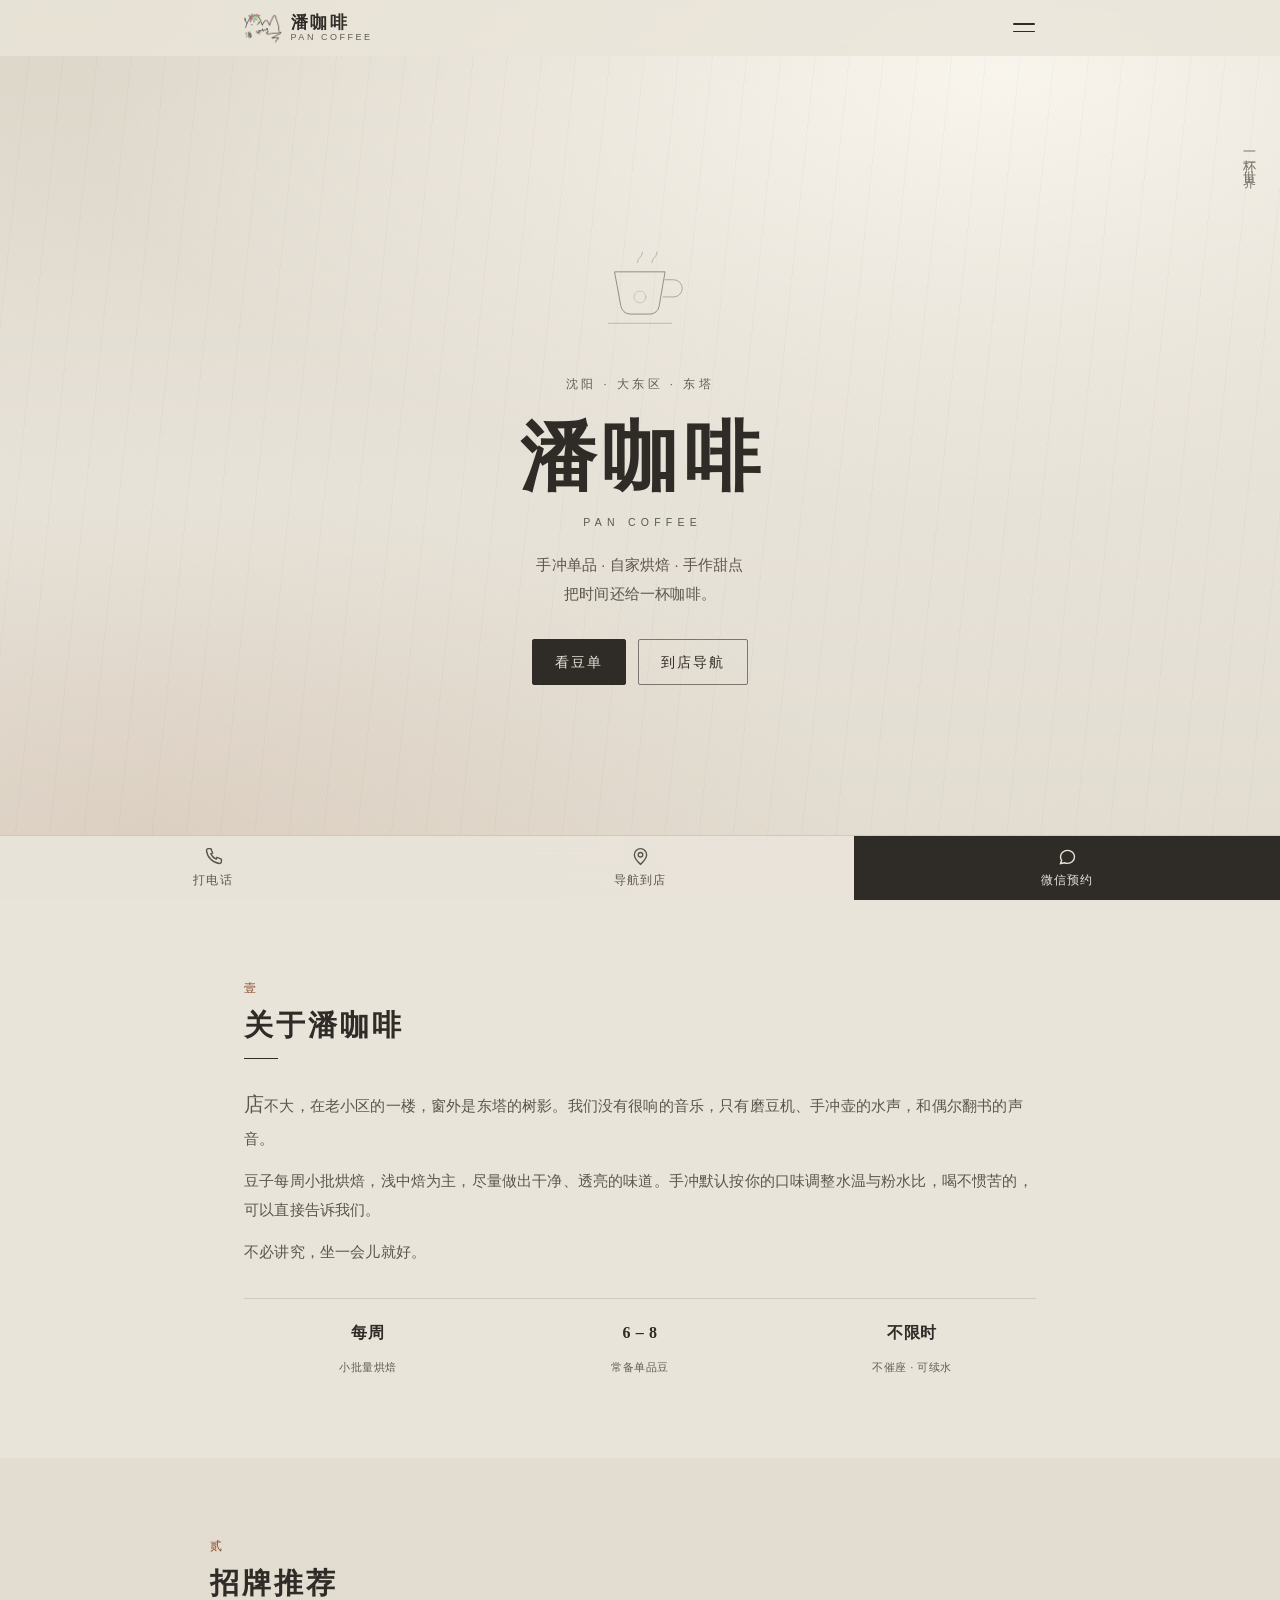
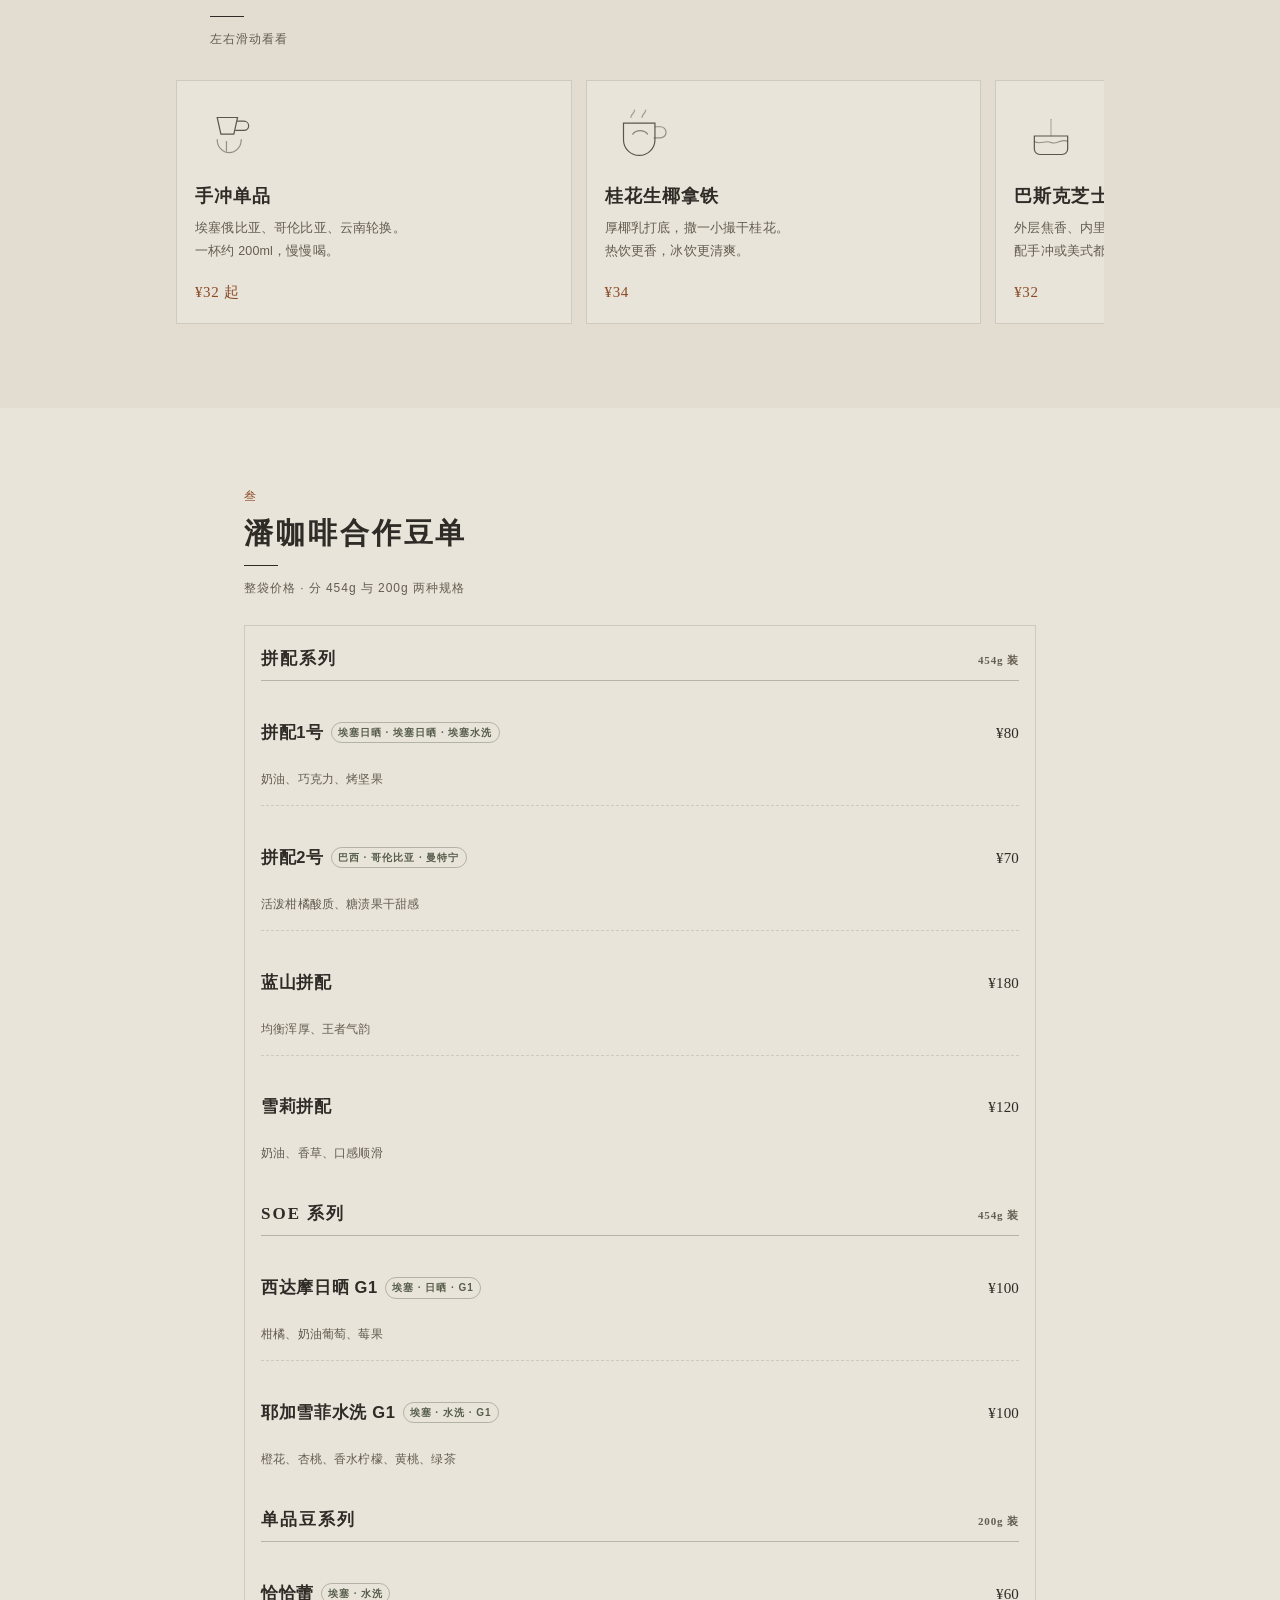
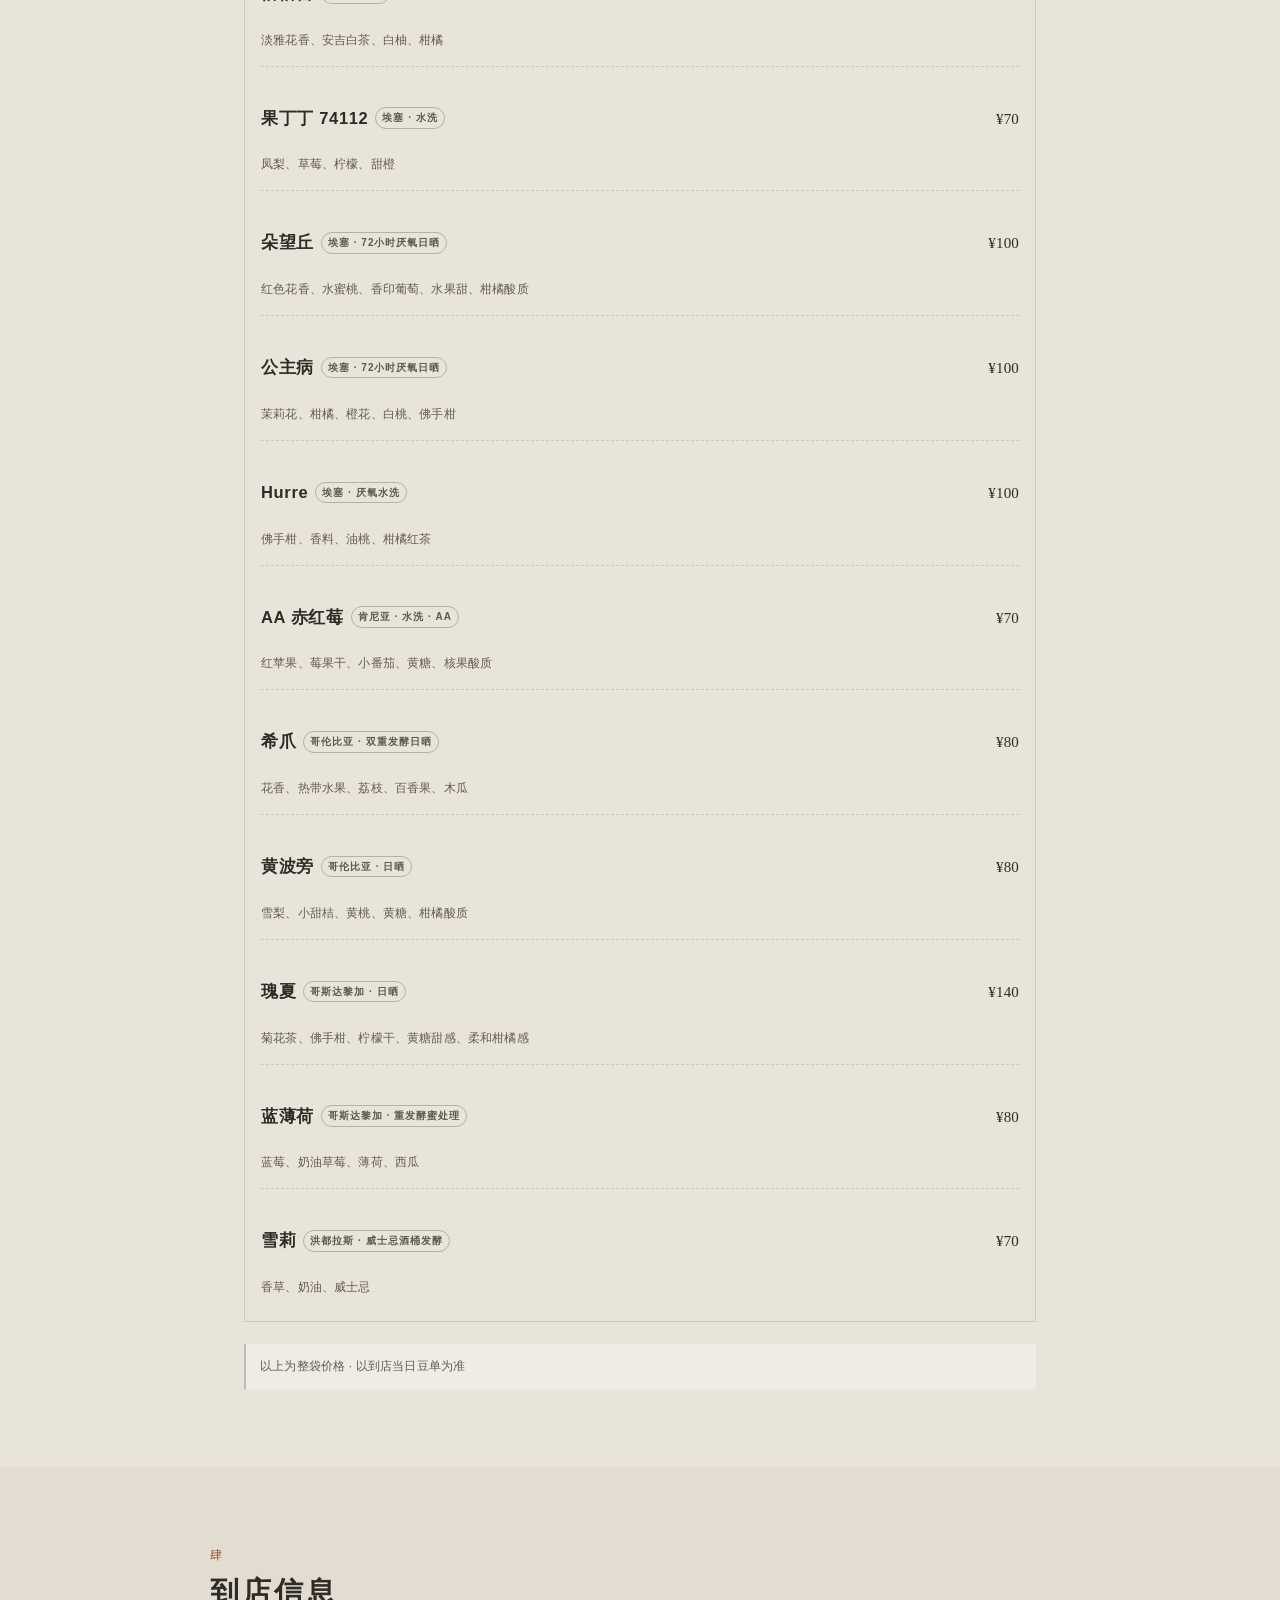
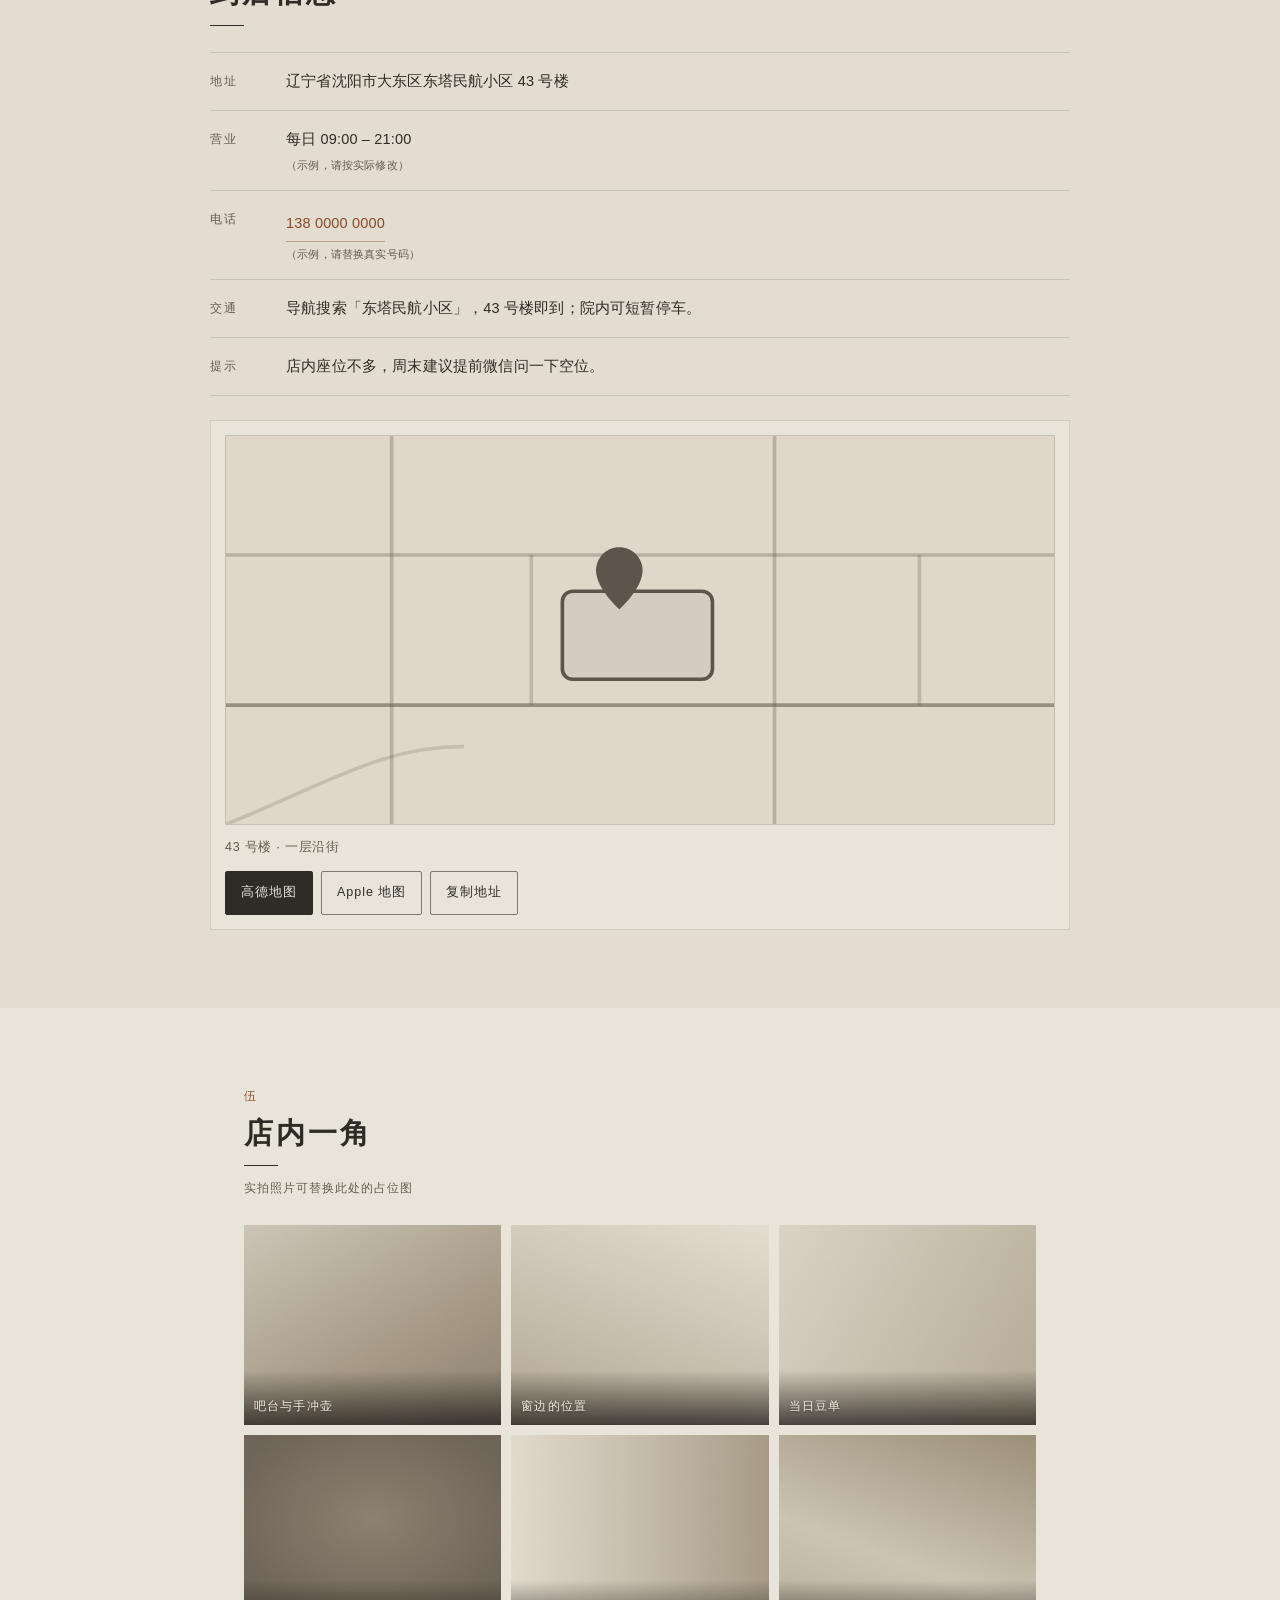
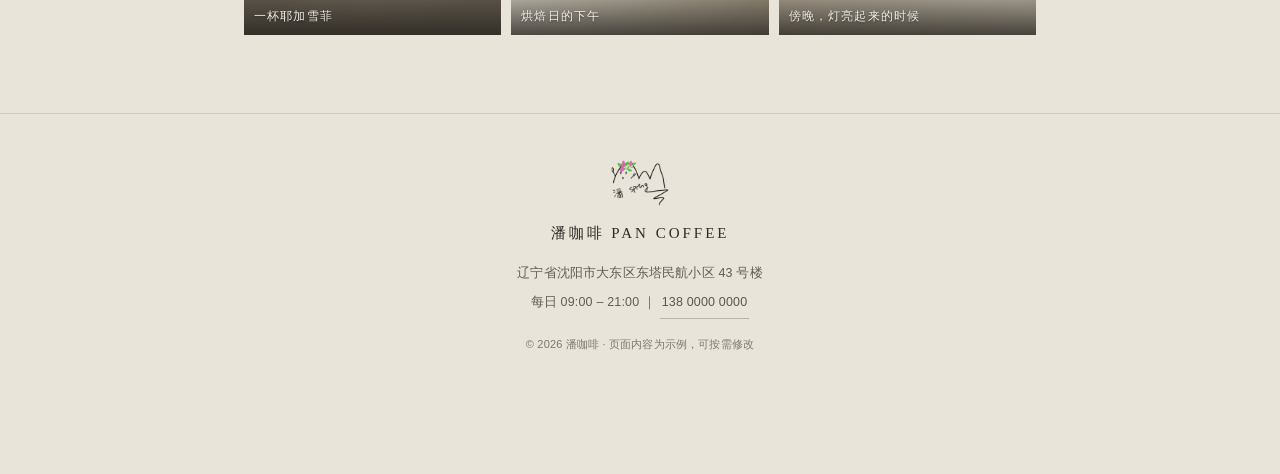
==== commit acbb3adc: "临时隐藏「菜单与价格」区块 - 整段用 HTML 注释包裹（内容完整保留，可随时恢复），恢复步骤写在注释内与 README - 序号顺延：合作豆单 叁、到店信息 肆、店内一角 伍 - 抽屉目录移除「菜" ====
--- a/index.html
+++ b/index.html
@@ -61,10 +61,9 @@
     <ul class="drawer__list">
       <li><a href="#about"><span>壹</span>关于潘咖啡</a></li>
       <li><a href="#signature"><span>贰</span>招牌推荐</a></li>
-      <li><a href="#menu"><span>叁</span>菜单与价格</a></li>
-      <li><a href="#beans"><span>肆</span>潘咖啡合作豆单</a></li>
-      <li><a href="#store"><span>伍</span>到店信息</a></li>
-      <li><a href="#gallery"><span>陆</span>店内一角</a></li>
+      <li><a href="#beans"><span>叁</span>潘咖啡合作豆单</a></li>
+      <li><a href="#store"><span>肆</span>到店信息</a></li>
+      <li><a href="#gallery"><span>伍</span>店内一角</a></li>
     </ul>
     <div class="drawer__foot">
       <p>沈阳市大东区东塔民航小区 43 号楼</p>
@@ -97,7 +96,7 @@
       <p class="hero__latin">PAN&nbsp;COFFEE</p>
       <p class="hero__lead">手冲单品 · 自家烘焙 · 手作甜点<br>把时间还给一杯咖啡。</p>
       <div class="hero__actions">
-        <a class="btn btn--solid" href="#menu">看菜单</a>
+        <a class="btn btn--solid" href="#beans">看豆单</a>
         <a class="btn btn--ghost" href="#store">到店导航</a>
       </div>
     </div>
@@ -200,7 +199,12 @@
     </ul>
   </section>
 
-  <!-- ============ 菜单 ============ -->
+  <!-- ▸▸ 菜单与价格：临时隐藏 ▸▸ 恢复方法见 README「临时隐藏的内容」一节
+       ① 删掉本行与末尾「临时隐藏结束」那一行注释标记
+       ② 把豆单 / 到店信息 / 店内一角的序号改回 肆 / 伍 / 陆
+       ③ 首屏主按钮改回 href="#menu"、文字「看菜单」
+       ④ 抽屉目录加回「叁 菜单与价格」，后面三项序号顺延回 肆 / 伍 / 陆
+
   <section class="section" id="menu">
     <header class="section__head" data-reveal>
       <p class="section__num">叁</p>
@@ -259,10 +263,12 @@
     <p class="menu__foot" data-reveal>自带杯立减 ¥3 ｜ 堂食不限时，提供白水与 WiFi</p>
   </section>
 
+  ▸▸ 菜单与价格：临时隐藏结束 ▸▸ -->
+
   <!-- ============ 合作豆单 ============ -->
   <section class="section" id="beans">
     <header class="section__head" data-reveal>
-      <p class="section__num">肆</p>
+      <p class="section__num">叁</p>
       <h2 class="section__title">潘咖啡合作豆单</h2>
       <p class="section__note">整袋价格 · 分 454g 与 200g 两种规格</p>
     </header>
@@ -404,7 +410,7 @@
   <!-- ============ 到店信息 ============ -->
   <section class="section section--tint" id="store">
     <header class="section__head" data-reveal>
-      <p class="section__num">伍</p>
+      <p class="section__num">肆</p>
       <h2 class="section__title">到店信息</h2>
     </header>
 
@@ -456,7 +462,7 @@
   <!-- ============ 店内一角 ============ -->
   <section class="section" id="gallery">
     <header class="section__head" data-reveal>
-      <p class="section__num">陆</p>
+      <p class="section__num">伍</p>
       <h2 class="section__title">店内一角</h2>
       <p class="section__note">实拍照片可替换此处的占位图</p>
     </header>
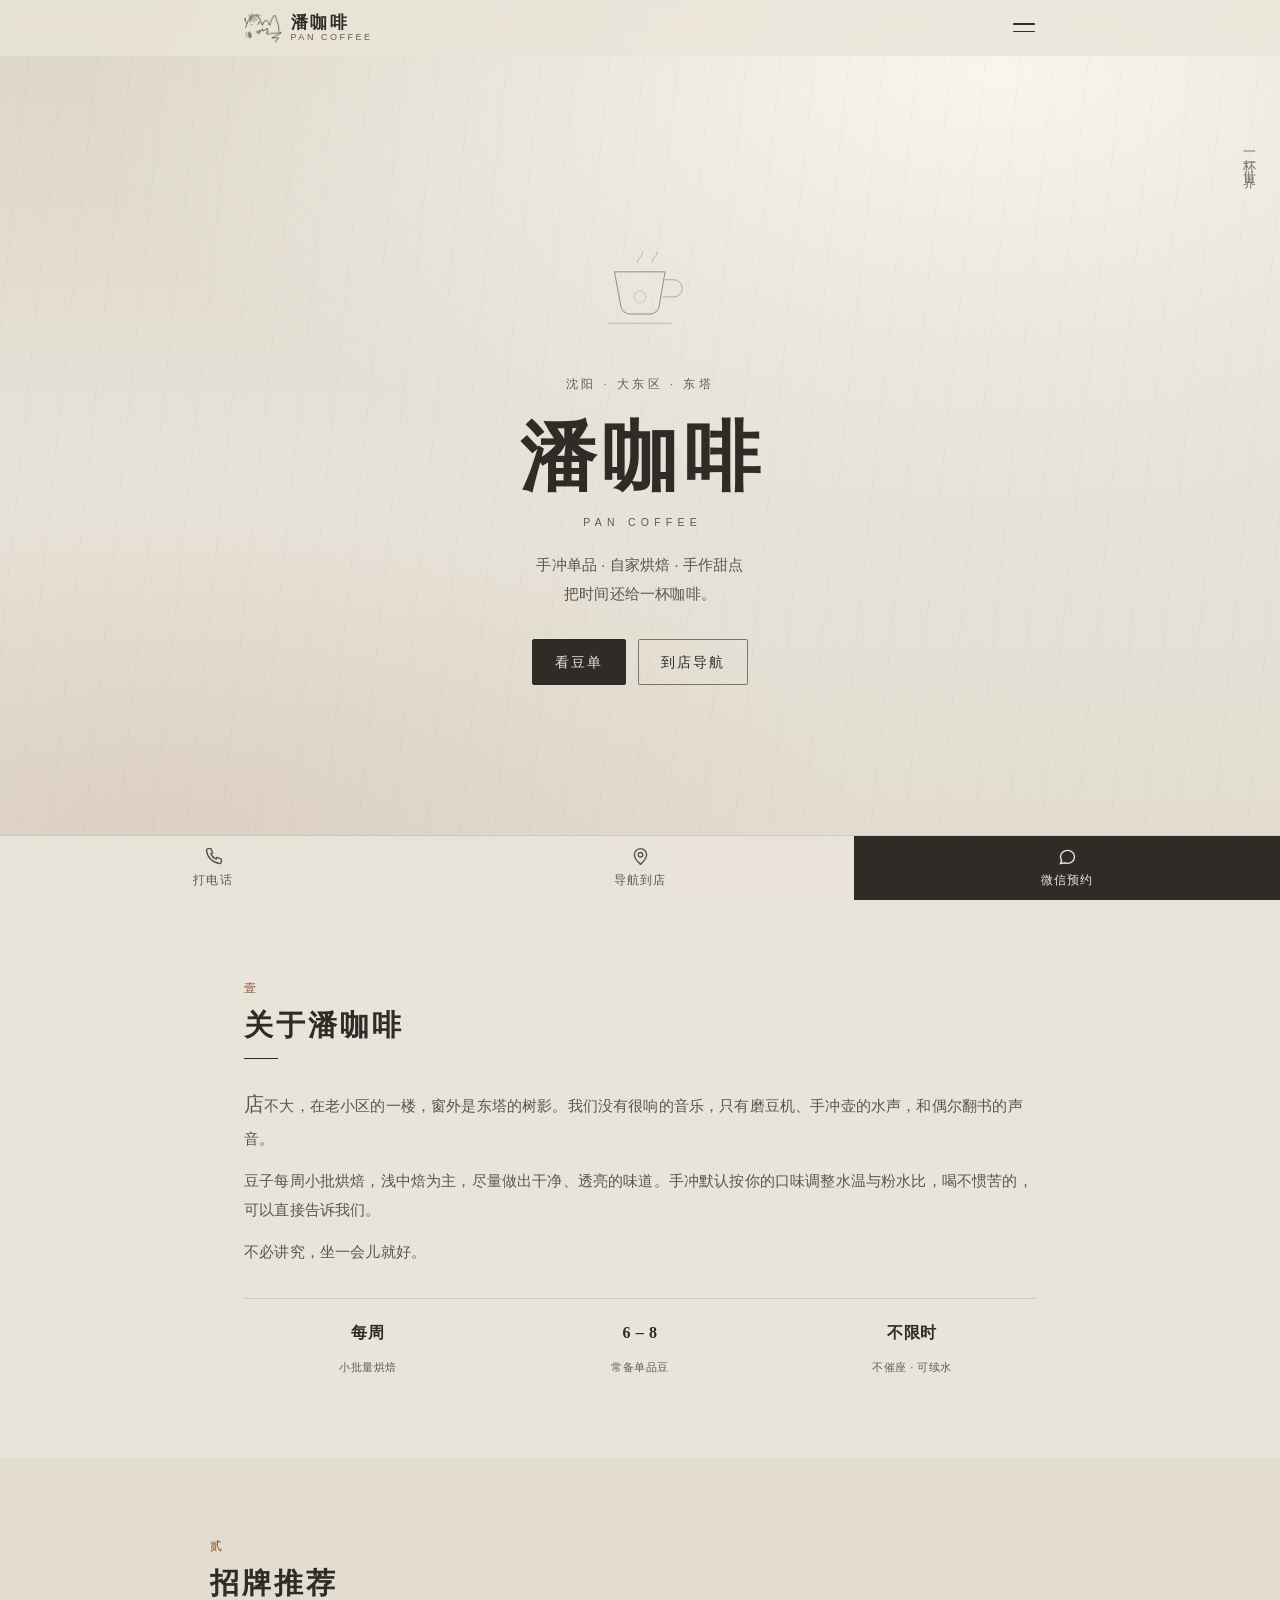
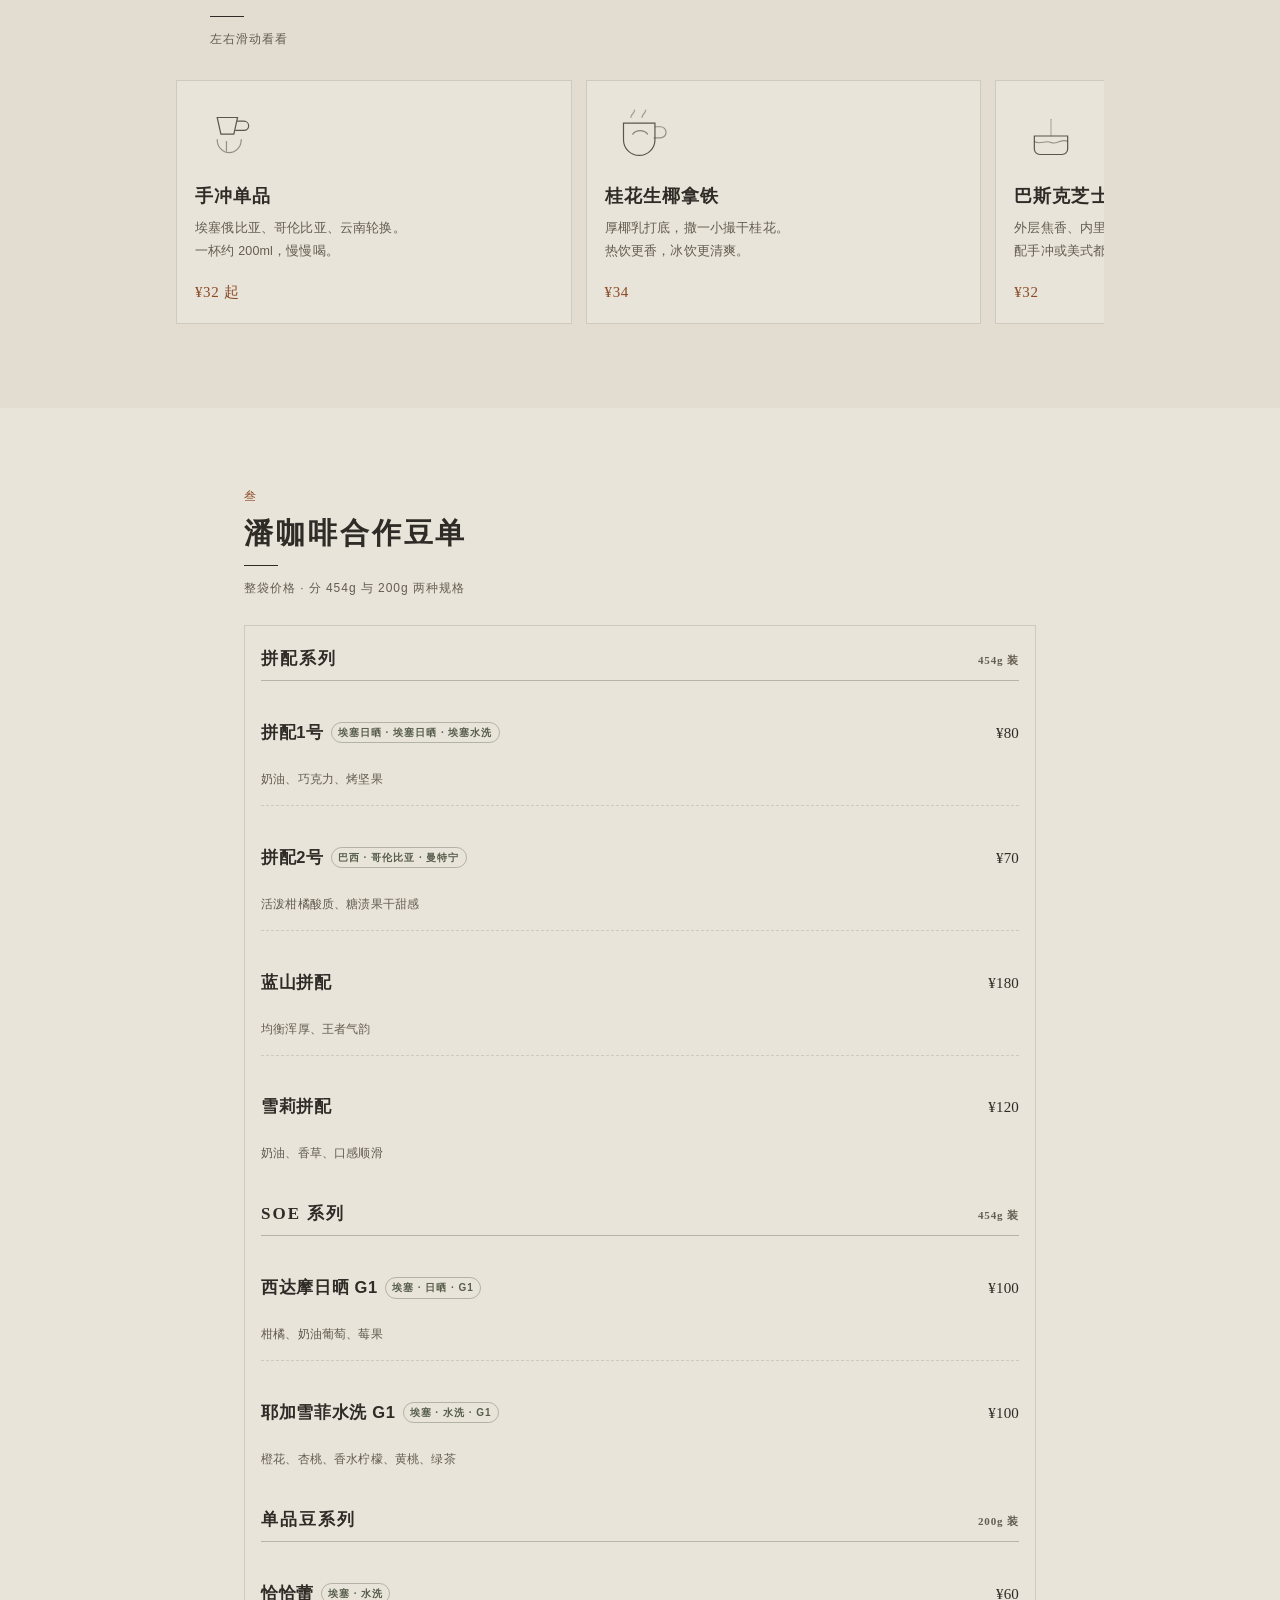
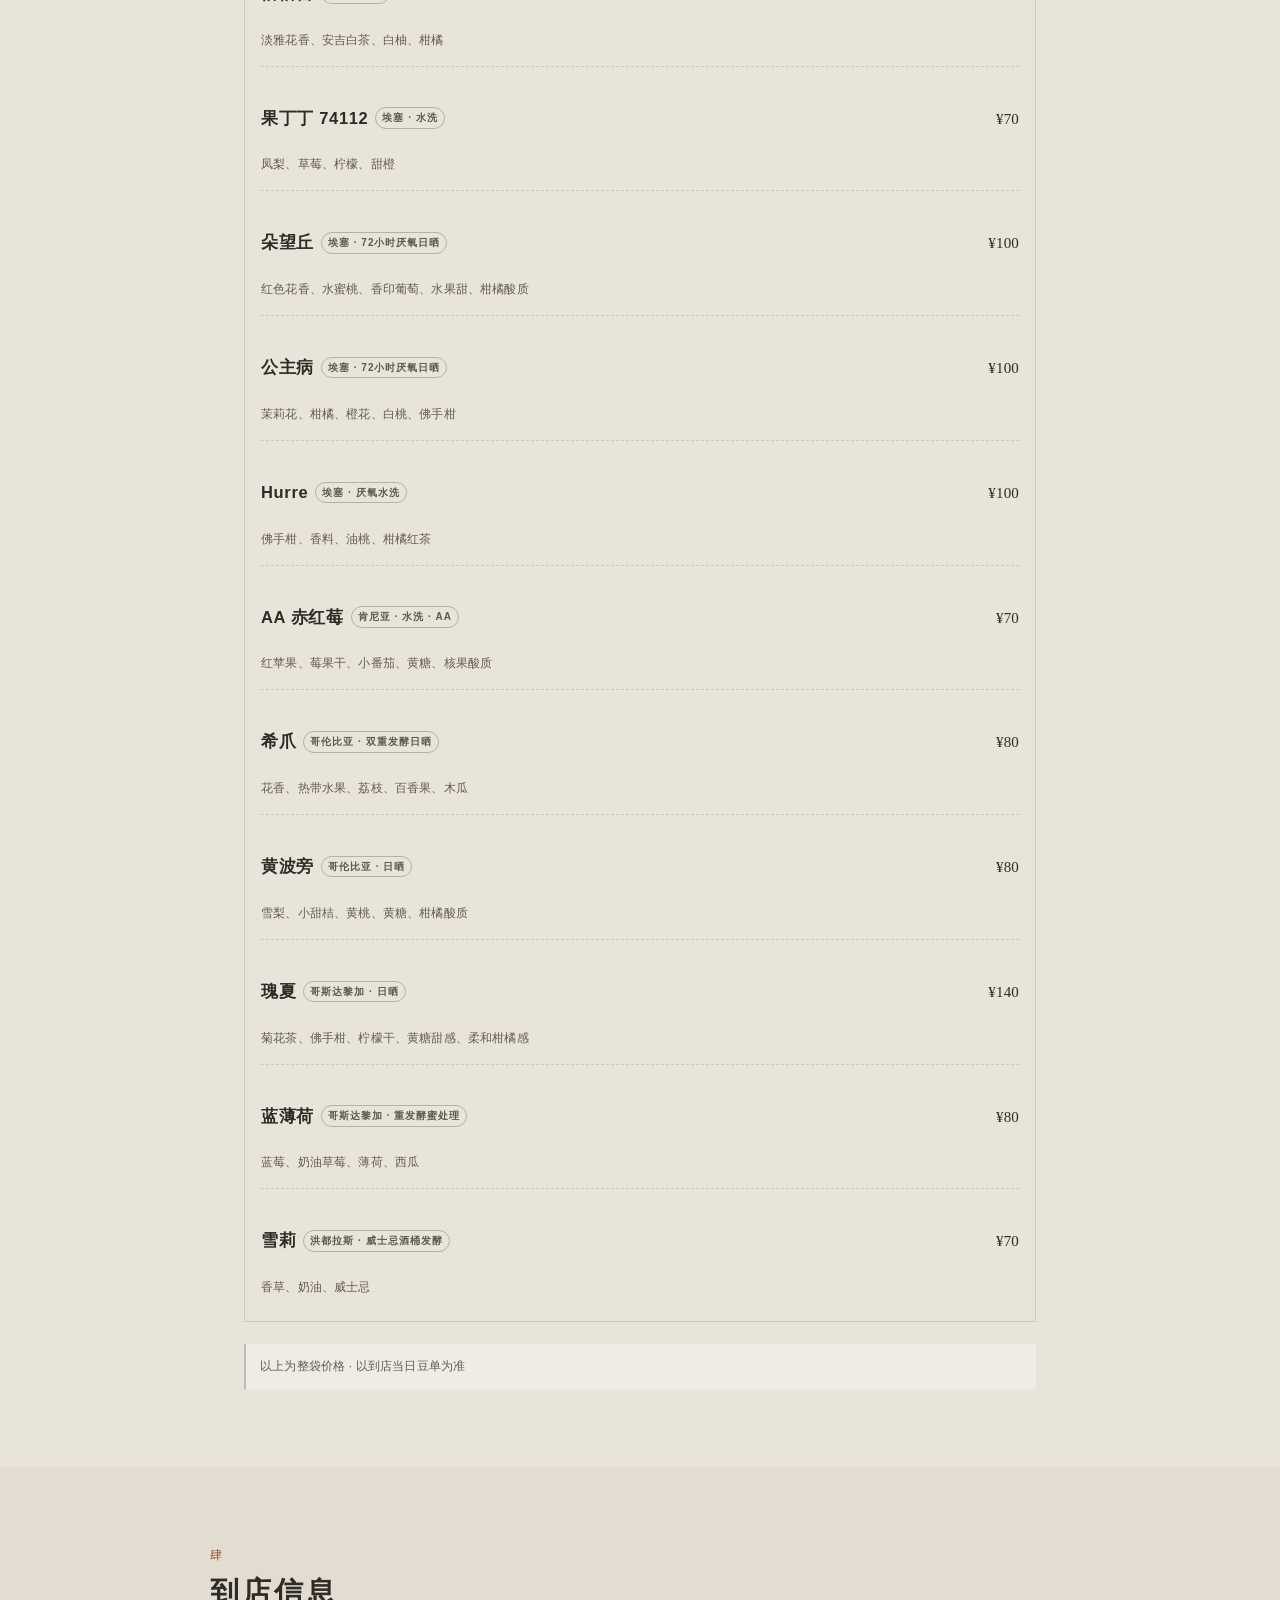
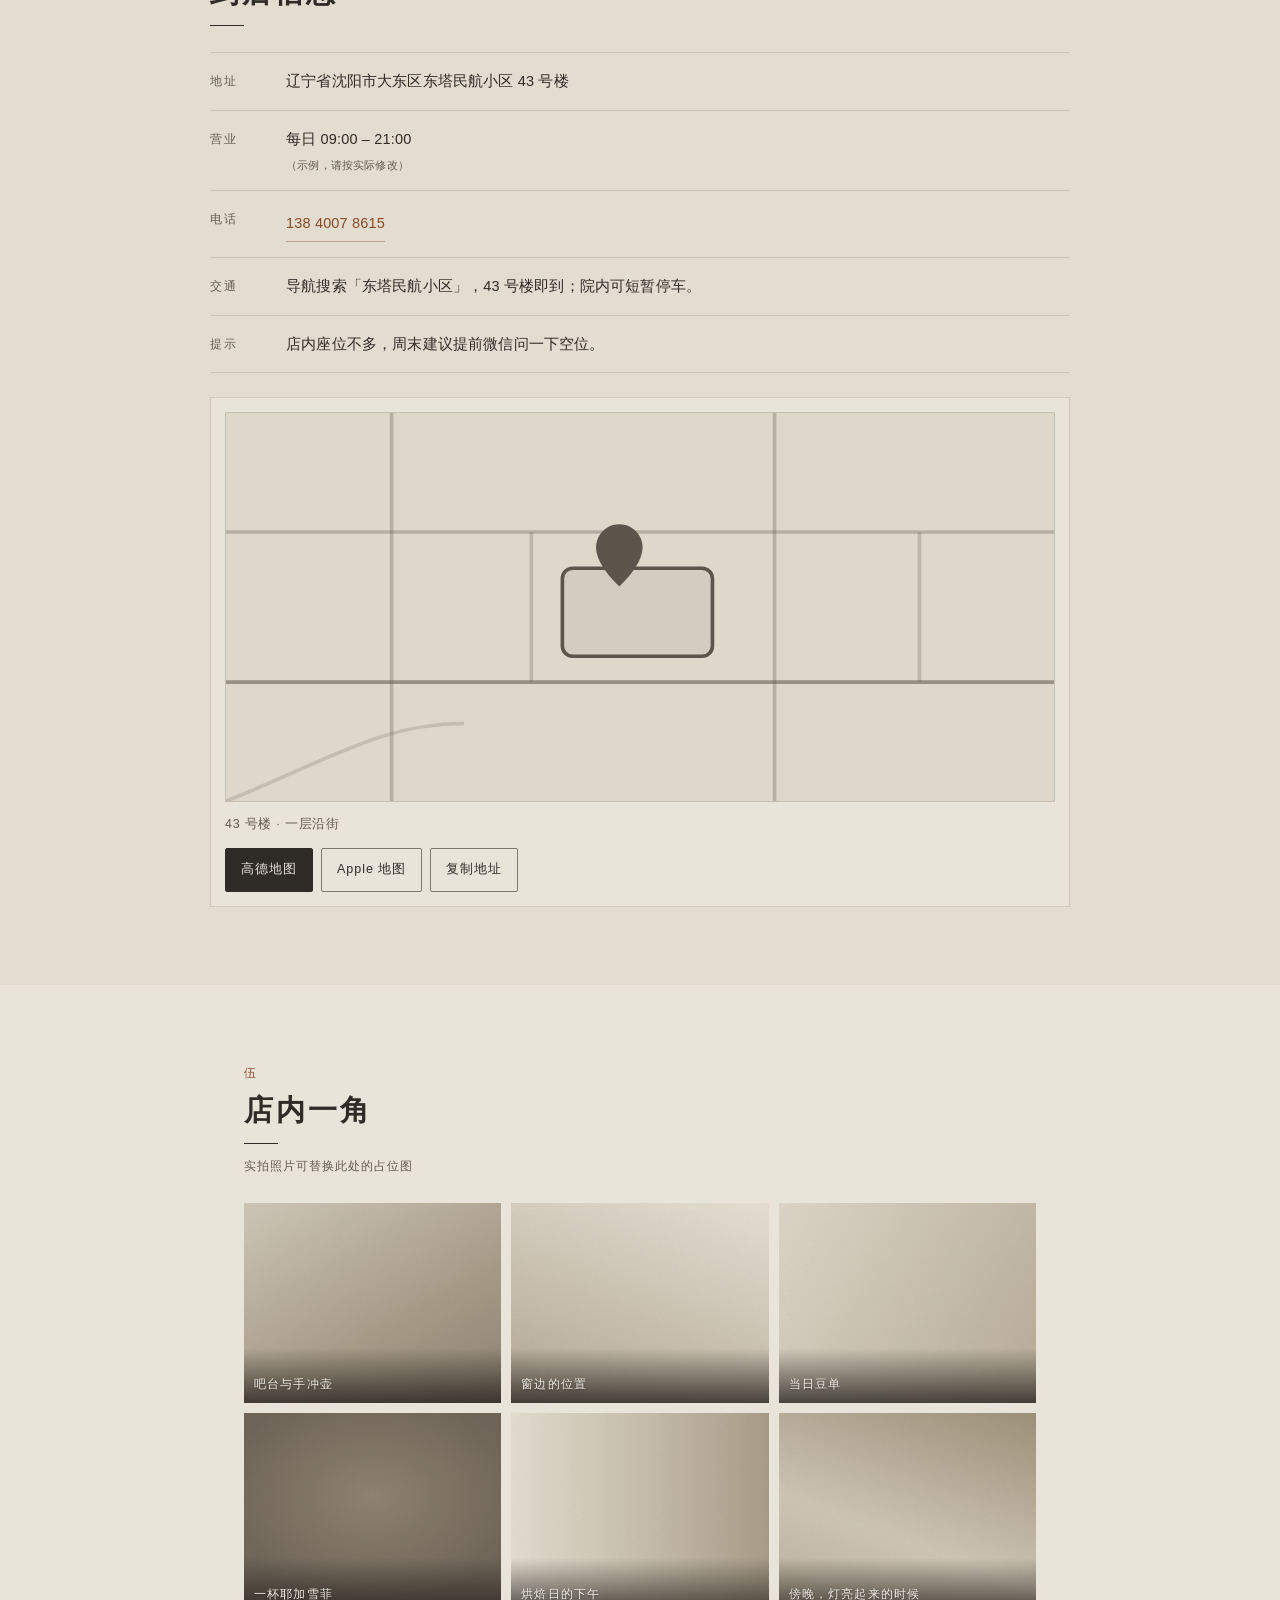
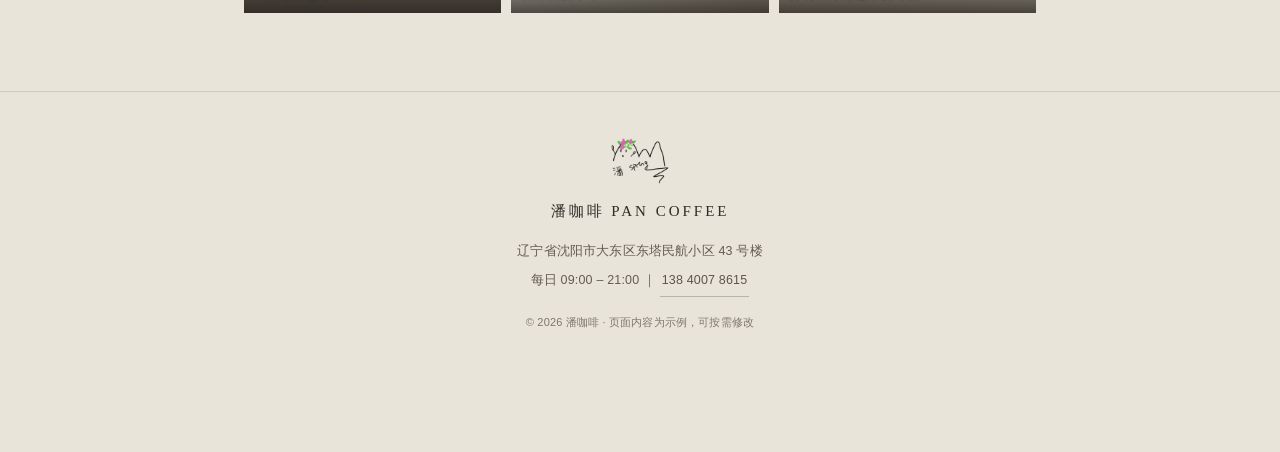
==== commit e556db49: "填入真实联系方式：电话 138 4007 8615、微信 pan_cafe - 三处 tel: 链接（到店信息 / 页脚 / 底栏「打电话」）更新为 13840078615 - 底栏「微信预约」dat" ====
--- a/index.html
+++ b/index.html
@@ -22,6 +22,7 @@
   "@type": "CafeOrCoffeeShop",
   "name": "潘咖啡",
   "description": "手冲单品与自家烘焙咖啡，沈阳大东区东塔。",
+  "telephone": "+86 138 4007 8615",
   "address": {
     "@type": "PostalAddress",
     "streetAddress": "东塔民航小区 43 号楼",
@@ -425,7 +426,7 @@
       </div>
       <div class="info__row">
         <dt>电话</dt>
-        <dd><a href="tel:13800000000">138 0000 0000</a><em>（示例，请替换真实号码）</em></dd>
+        <dd><a href="tel:13840078615">138 4007 8615</a></dd>
       </div>
       <div class="info__row">
         <dt>交通</dt>
@@ -502,13 +503,13 @@
   <img class="footer__logo" src="img/logo.png" alt="潘咖啡" width="58" height="46" decoding="async">
   <p class="footer__brand">潘咖啡 PAN COFFEE</p>
   <p>辽宁省沈阳市大东区东塔民航小区 43 号楼</p>
-  <p>每日 09:00 – 21:00 ｜ <a href="tel:13800000000">138 0000 0000</a></p>
+  <p>每日 09:00 – 21:00 ｜ <a href="tel:13840078615">138 4007 8615</a></p>
   <p class="footer__copy">© <span id="year">2025</span> 潘咖啡 · 页面内容为示例，可按需修改</p>
 </footer>
 
 <!-- ============ 底部操作栏 ============ -->
 <div class="actionbar" id="actionbar">
-  <a class="actionbar__btn" href="tel:13800000000">
+  <a class="actionbar__btn" href="tel:13840078615">
     <svg viewBox="0 0 24 24" fill="none" stroke="currentColor" stroke-width="1.6" aria-hidden="true"><path d="M6 3h3l2 5-2 1a12 12 0 0 0 6 6l1-2 5 2v3a2 2 0 0 1-2.2 2A17 17 0 0 1 4 5.2 2 2 0 0 1 6 3z"/></svg>
     <span>打电话</span>
   </a>
@@ -516,7 +517,7 @@
     <svg viewBox="0 0 24 24" fill="none" stroke="currentColor" stroke-width="1.6" aria-hidden="true"><path d="M12 21s7-6.3 7-11a7 7 0 1 0-14 0c0 4.7 7 11 7 11z"/><circle cx="12" cy="10" r="2.6"/></svg>
     <span>导航到店</span>
   </a>
-  <button class="actionbar__btn actionbar__btn--primary" type="button" id="wechatBtn" data-wechat="pancoffee_sy">
+  <button class="actionbar__btn actionbar__btn--primary" type="button" id="wechatBtn" data-wechat="pan_cafe">
     <svg viewBox="0 0 24 24" fill="none" stroke="currentColor" stroke-width="1.6" aria-hidden="true"><path d="M4 20l1.3-3.6A7.6 7.6 0 0 1 4 12.4C4 8.3 7.6 5 12 5s8 3.3 8 7.4-3.6 7.4-8 7.4a9 9 0 0 1-3.2-.6z"/><path d="M9 11h.01M15 11h.01" stroke-width="2.2"/></svg>
     <span>微信预约</span>
   </button>
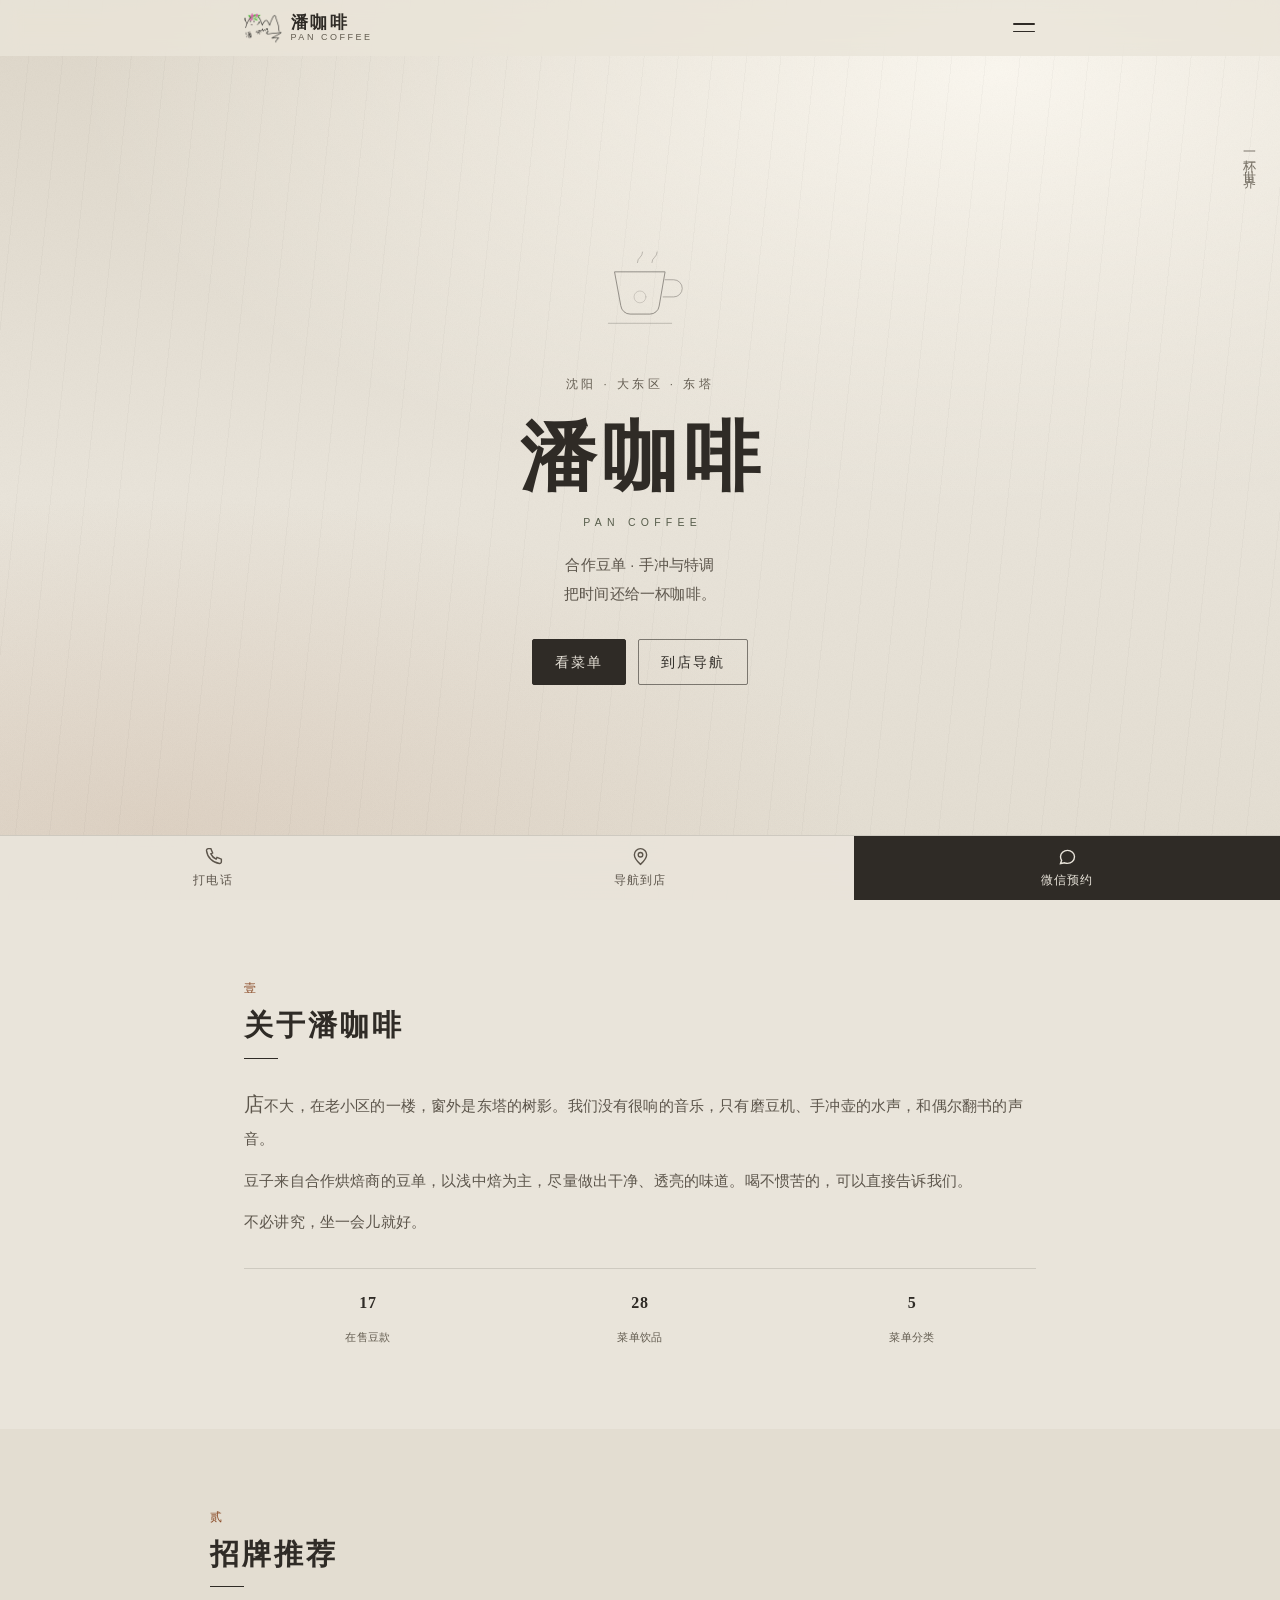
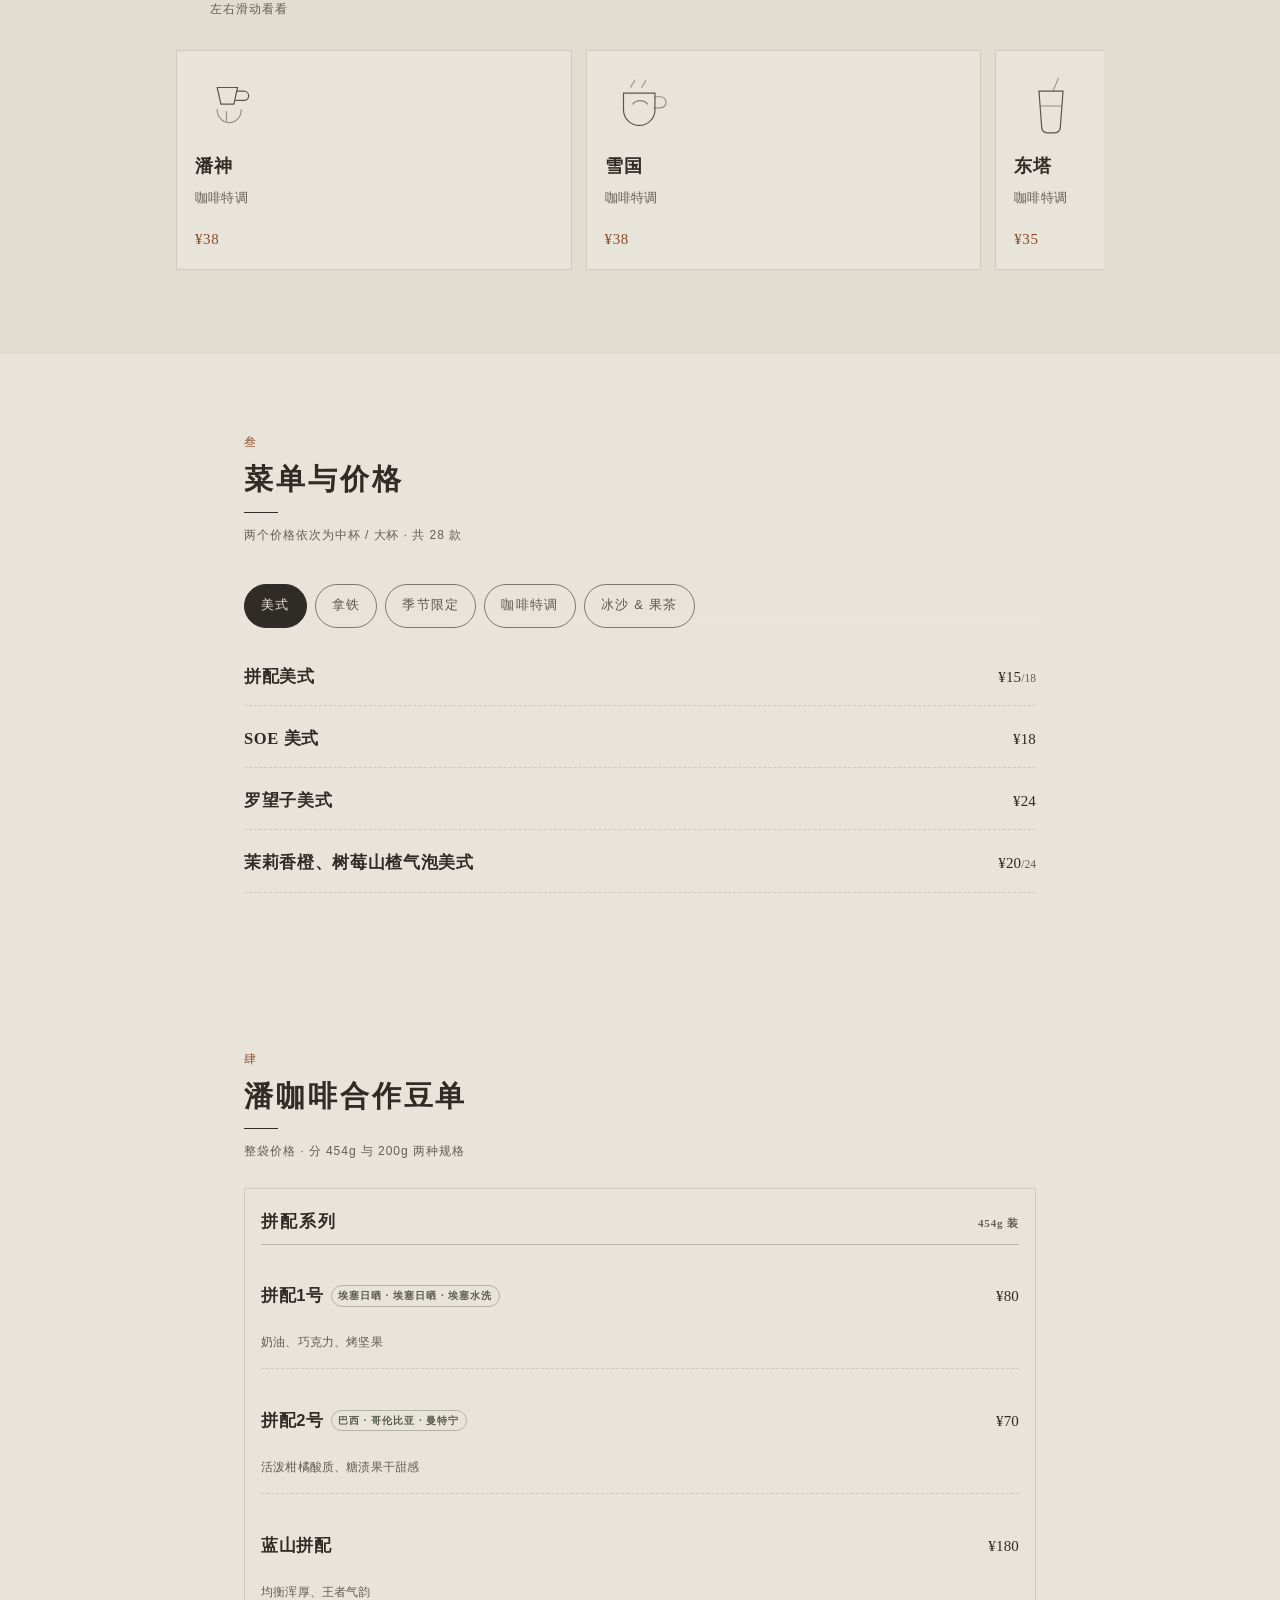
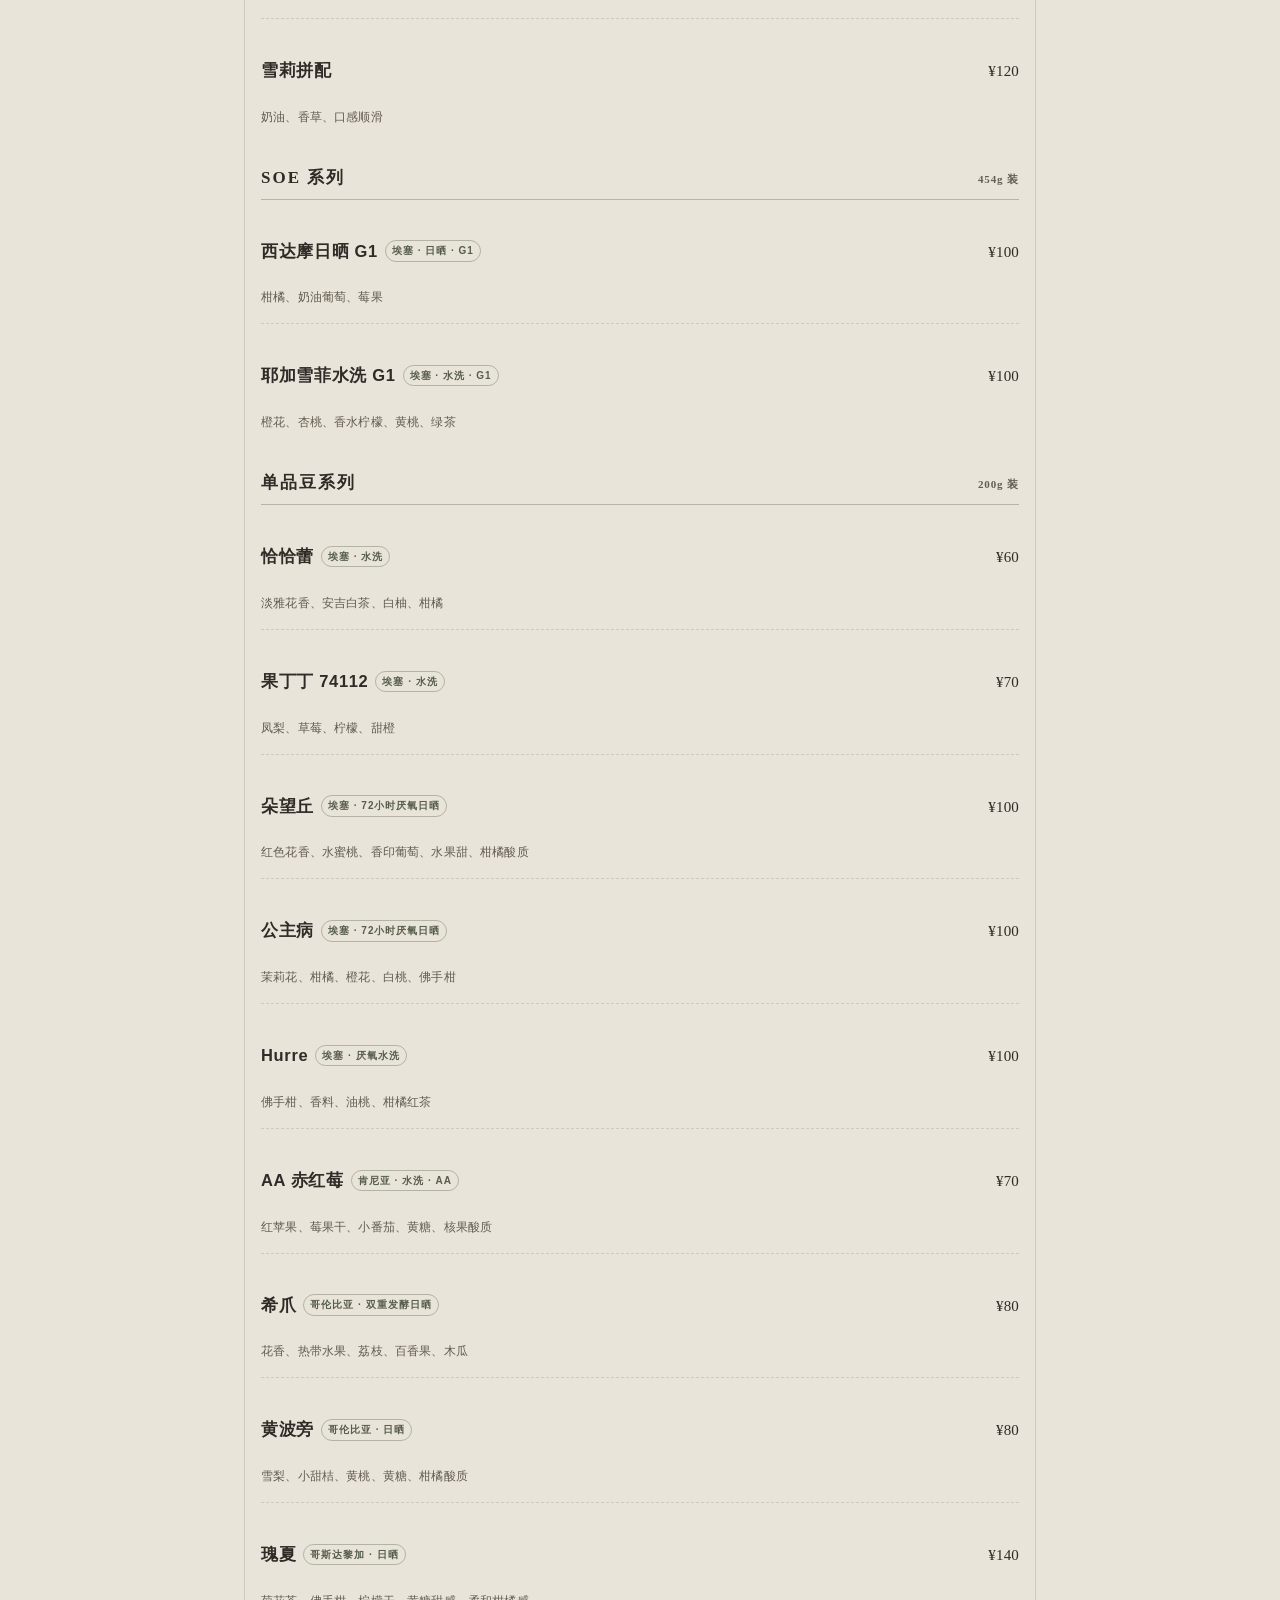
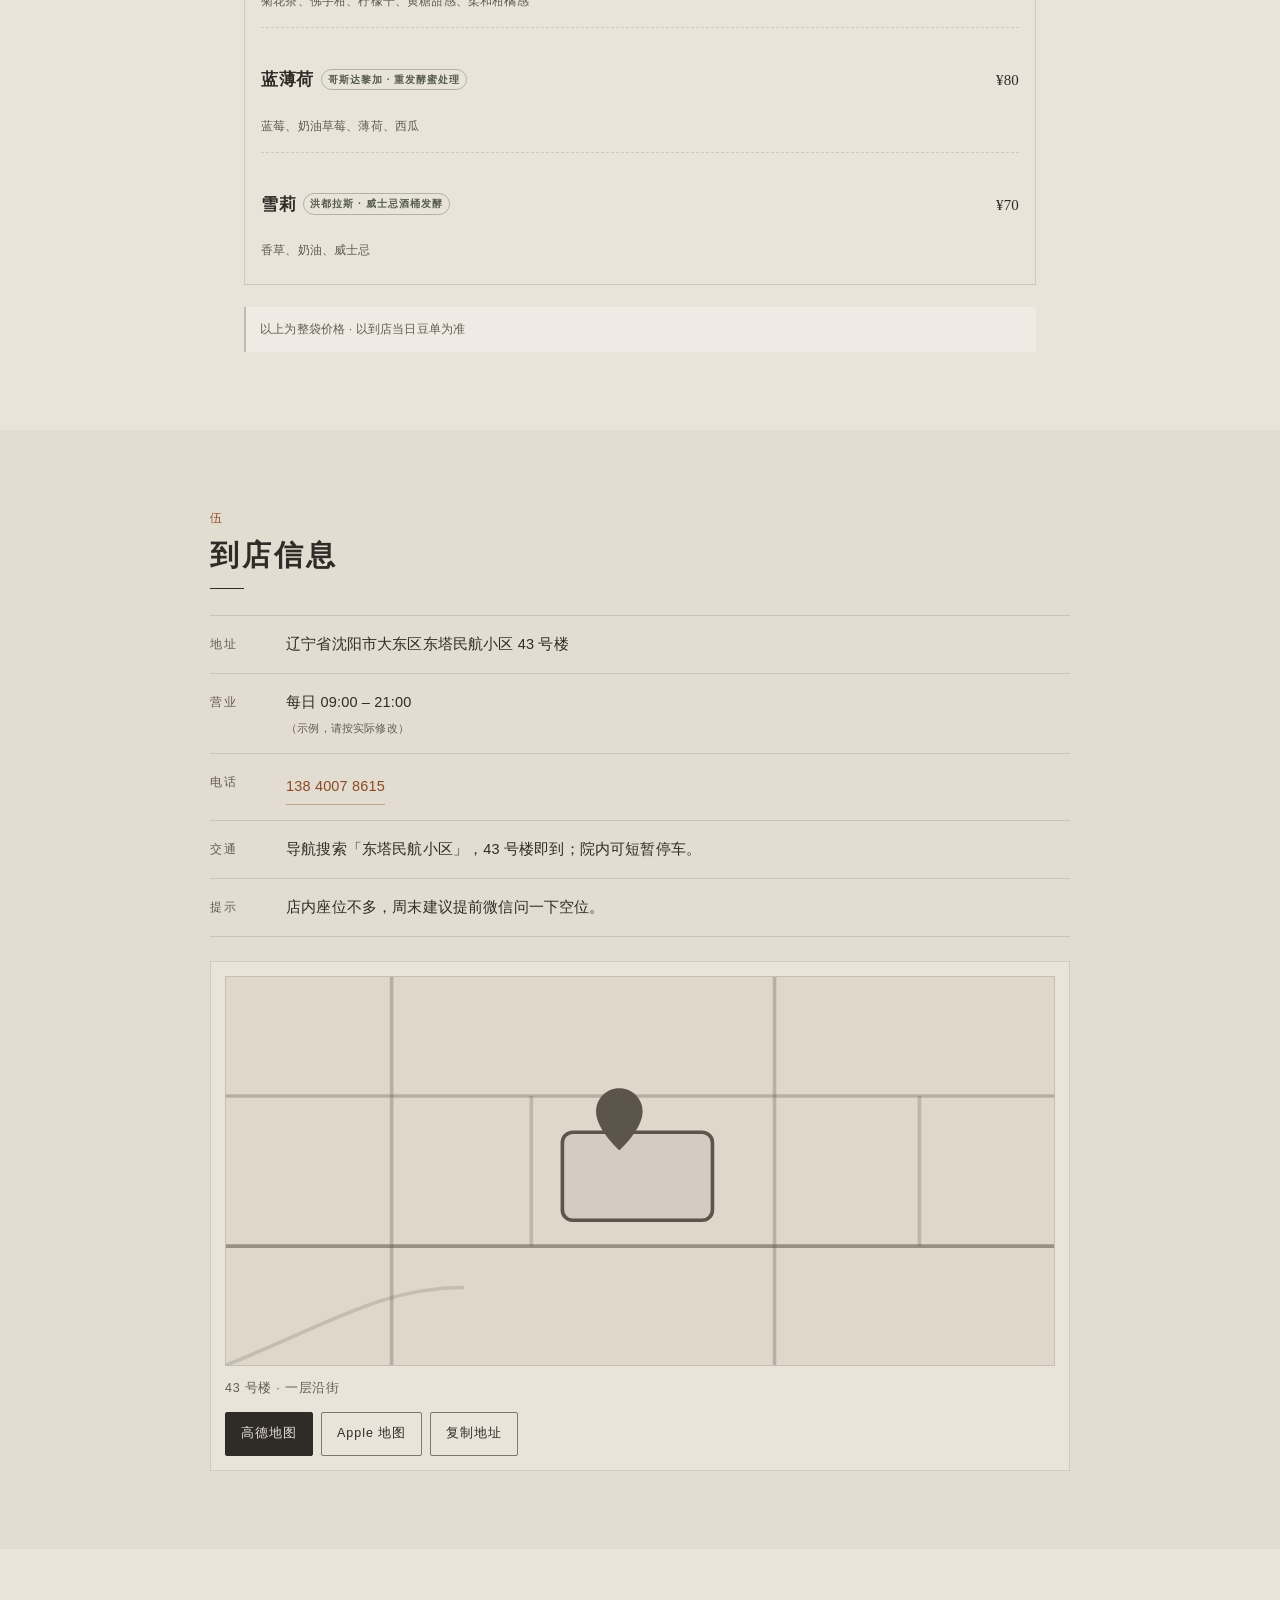
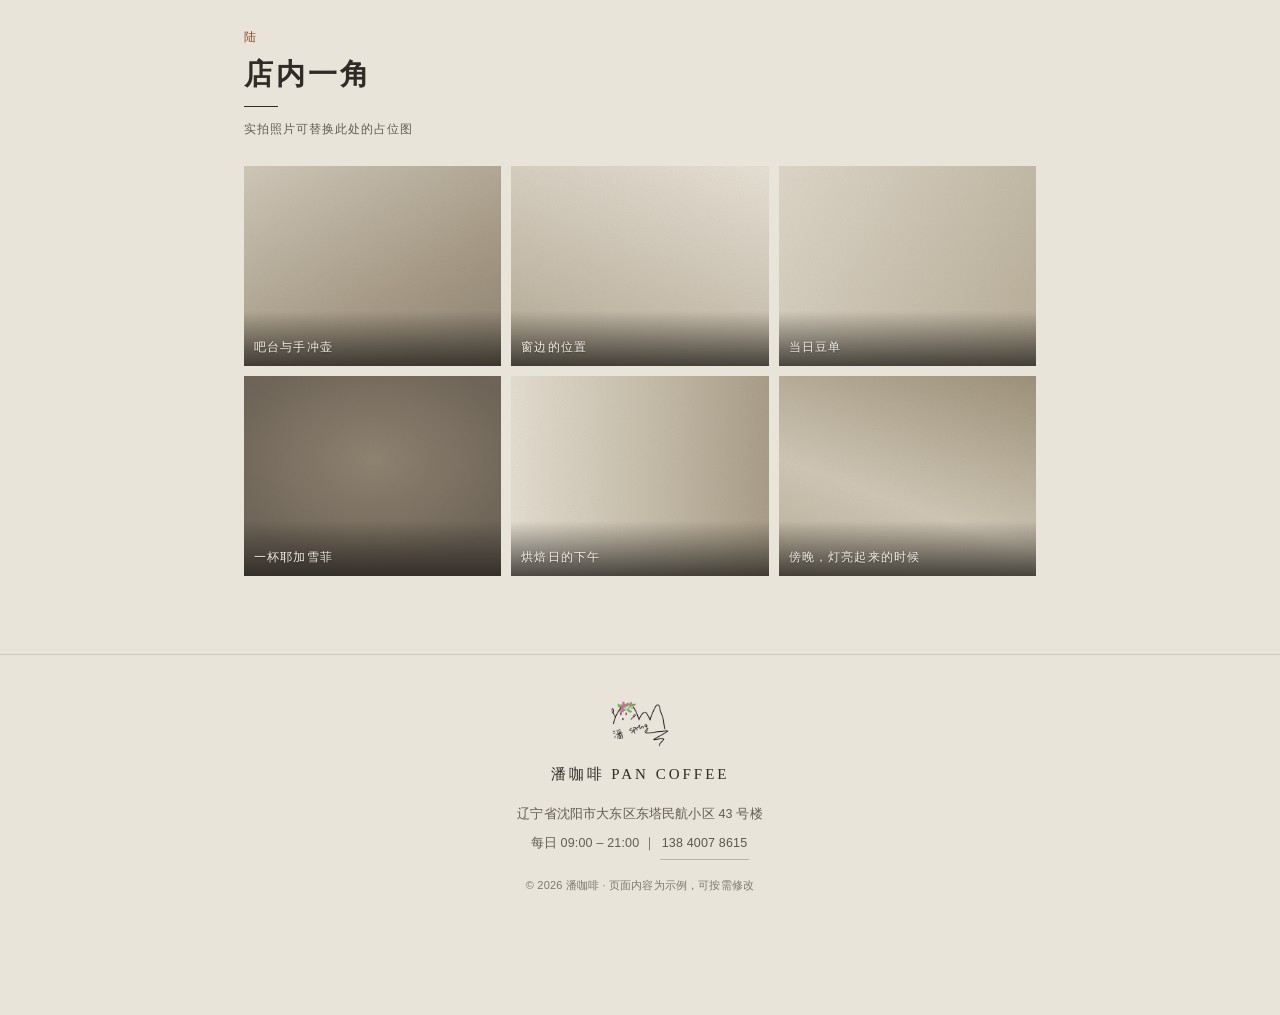
==== commit 3ad8760d: "恢复菜单显示，内容改用「秋天菜单」 - 菜单区块取消注释并整体替换：5 个分类（美式/拿铁/季节限定/咖啡特调/冰沙&果茶）共 28 款 - 两个价格按已确认的「中杯 / 大杯」录入，显示为 ¥中杯/" ====
--- a/index.html
+++ b/index.html
@@ -5,10 +5,10 @@
 <meta name="viewport" content="width=device-width, initial-scale=1, viewport-fit=cover">
 <meta name="theme-color" content="#e9e4da">
 <meta name="format-detection" content="telephone=no">
-<title>潘咖啡 · 手冲与自家烘焙｜沈阳大东区东塔</title>
-<meta name="description" content="潘咖啡，藏在沈阳大东区东塔民航小区里的手冲咖啡馆。自家烘焙单品豆、意式咖啡与手作甜点，欢迎来坐一会儿。">
+<title>潘咖啡 · 合作豆单与手冲特调｜沈阳大东区东塔</title>
+<meta name="description" content="潘咖啡，藏在沈阳大东区东塔民航小区里的咖啡店。合作豆单、手冲与咖啡特调，秋天菜单已上线，欢迎来坐一会儿。">
 <meta property="og:type" content="website">
-<meta property="og:title" content="潘咖啡 · 手冲与自家烘焙">
+<meta property="og:title" content="潘咖啡 · 合作豆单与手冲特调">
 <meta property="og:description" content="沈阳大东区东塔 · 一杯慢慢喝的手冲咖啡。">
 
 <!-- 图标由 logo 生成，见 img/ 目录 -->
@@ -21,7 +21,7 @@
   "@context": "https://schema.org",
   "@type": "CafeOrCoffeeShop",
   "name": "潘咖啡",
-  "description": "手冲单品与自家烘焙咖啡，沈阳大东区东塔。",
+  "description": "合作豆单、手冲与咖啡特调，沈阳大东区东塔。",
   "telephone": "+86 138 4007 8615",
   "address": {
     "@type": "PostalAddress",
@@ -62,9 +62,10 @@
     <ul class="drawer__list">
       <li><a href="#about"><span>壹</span>关于潘咖啡</a></li>
       <li><a href="#signature"><span>贰</span>招牌推荐</a></li>
-      <li><a href="#beans"><span>叁</span>潘咖啡合作豆单</a></li>
-      <li><a href="#store"><span>肆</span>到店信息</a></li>
-      <li><a href="#gallery"><span>伍</span>店内一角</a></li>
+      <li><a href="#menu"><span>叁</span>菜单与价格</a></li>
+      <li><a href="#beans"><span>肆</span>潘咖啡合作豆单</a></li>
+      <li><a href="#store"><span>伍</span>到店信息</a></li>
+      <li><a href="#gallery"><span>陆</span>店内一角</a></li>
     </ul>
     <div class="drawer__foot">
       <p>沈阳市大东区东塔民航小区 43 号楼</p>
@@ -95,9 +96,9 @@
       <p class="hero__eyebrow">沈阳 · 大东区 · 东塔</p>
       <h1 class="hero__title">潘咖啡</h1>
       <p class="hero__latin">PAN&nbsp;COFFEE</p>
-      <p class="hero__lead">手冲单品 · 自家烘焙 · 手作甜点<br>把时间还给一杯咖啡。</p>
+      <p class="hero__lead">合作豆单 · 手冲与特调<br>把时间还给一杯咖啡。</p>
       <div class="hero__actions">
-        <a class="btn btn--solid" href="#beans">看豆单</a>
+        <a class="btn btn--solid" href="#menu">看菜单</a>
         <a class="btn btn--ghost" href="#store">到店导航</a>
       </div>
     </div>
@@ -116,22 +117,22 @@
 
     <div class="prose" data-reveal>
       <p>店不大，在老小区的一楼，窗外是东塔的树影。我们没有很响的音乐，只有磨豆机、手冲壶的水声，和偶尔翻书的声音。</p>
-      <p>豆子每周小批烘焙，浅中焙为主，尽量做出干净、透亮的味道。手冲默认按你的口味调整水温与粉水比，喝不惯苦的，可以直接告诉我们。</p>
+      <p>豆子来自合作烘焙商的豆单，以浅中焙为主，尽量做出干净、透亮的味道。喝不惯苦的，可以直接告诉我们。</p>
       <p>不必讲究，坐一会儿就好。</p>
     </div>
 
     <ul class="facts" data-reveal>
       <li>
-        <b>每周</b>
-        <span>小批量烘焙</span>
+        <b>17</b>
+        <span>在售豆款</span>
       </li>
       <li>
-        <b>6 – 8</b>
-        <span>常备单品豆</span>
+        <b>28</b>
+        <span>菜单饮品</span>
       </li>
       <li>
-        <b>不限时</b>
-        <span>不催座 · 可续水</span>
+        <b>5</b>
+        <span>菜单分类</span>
       </li>
     </ul>
   </section>
@@ -153,9 +154,9 @@
             <path d="M34 46v10" opacity=".6"/>
           </svg>
         </div>
-        <h3>手冲单品</h3>
-        <p>埃塞俄比亚、哥伦比亚、云南轮换。<br>一杯约 200ml，慢慢喝。</p>
-        <p class="card__price">¥32 起</p>
+        <h3>潘神</h3>
+        <p>咖啡特调</p>
+        <p class="card__price">¥38</p>
       </li>
 
       <li class="card">
@@ -167,109 +168,190 @@
             <path d="M30 38c4-5 12-5 16 0" opacity=".7"/>
           </svg>
         </div>
-        <h3>桂花生椰拿铁</h3>
-        <p>厚椰乳打底，撒一小撮干桂花。<br>热饮更香，冰饮更清爽。</p>
-        <p class="card__price">¥34</p>
+        <h3>雪国</h3>
+        <p>咖啡特调</p>
+        <p class="card__price">¥38</p>
       </li>
 
       <li class="card">
-        <div class="card__art card__art--cake" aria-hidden="true">
+        <div class="card__art card__art--tall" aria-hidden="true">
           <svg viewBox="0 0 80 80" fill="none" stroke="currentColor" stroke-linecap="round" stroke-width="1.3">
-            <path d="M22 40h36v14a6 6 0 0 1-6 6H28a6 6 0 0 1-6-6z"/>
-            <path d="M22 46c6 4 12-2 18 1s12-5 18-1" opacity=".6"/>
-            <path d="M40 22v18" opacity=".4"/>
+            <path d="M27 24h26l-3 40a6 6 0 0 1-6 5h-8a6 6 0 0 1-6-5z"/>
+            <path d="M29 40h22" opacity=".6"/>
+            <path d="M48 10l-6 14" opacity=".5"/>
           </svg>
         </div>
-        <h3>巴斯克芝士</h3>
-        <p>外层焦香、内里流心，<br>配手冲或美式都合适。</p>
-        <p class="card__price">¥32</p>
+        <h3>东塔</h3>
+        <p>咖啡特调</p>
+        <p class="card__price">¥35</p>
       </li>
 
       <li class="card">
-        <div class="card__art card__art--bean" aria-hidden="true">
+        <div class="card__art card__art--dirty" aria-hidden="true">
           <svg viewBox="0 0 80 80" fill="none" stroke="currentColor" stroke-linecap="round" stroke-width="1.3">
-            <ellipse cx="32" cy="38" rx="12" ry="16" transform="rotate(-24 32 38)"/>
-            <path d="M24 30c6 6 8 14 6 22" opacity=".6"/>
-            <ellipse cx="52" cy="46" rx="9" ry="12" transform="rotate(18 52 46)"/>
+            <path d="M25 22h30v12a15 15 0 0 1-30 0z"/>
+            <path d="M25 44a15 15 0 0 0 30 0" opacity=".7"/>
+            <path d="M25 34h30" opacity=".45"/>
+            <path d="M56 26h5a5 5 0 0 1 0 10h-6" opacity=".55"/>
           </svg>
         </div>
-        <h3>挂耳 / 熟豆</h3>
-        <p>店内同款豆子，可带走。<br>挂耳一盒 10 包，熟豆半磅起。</p>
-        <p class="card__price">¥58 起</p>
+        <h3>蜂蜜黄油 Dirty</h3>
+        <p>季节限定</p>
+        <p class="card__price">¥26</p>
       </li>
     </ul>
   </section>
 
-  <!-- ▸▸ 菜单与价格：临时隐藏 ▸▸ 恢复方法见 README「临时隐藏的内容」一节
-       ① 删掉本行与末尾「临时隐藏结束」那一行注释标记
-       ② 把豆单 / 到店信息 / 店内一角的序号改回 肆 / 伍 / 陆
-       ③ 首屏主按钮改回 href="#menu"、文字「看菜单」
-       ④ 抽屉目录加回「叁 菜单与价格」，后面三项序号顺延回 肆 / 伍 / 陆
-
+  <!-- ============ 菜单 ============ -->
   <section class="section" id="menu">
     <header class="section__head" data-reveal>
       <p class="section__num">叁</p>
       <h2 class="section__title">菜单与价格</h2>
-      <p class="section__note">价格为示例，请以店内为准</p>
+      <p class="section__note">两个价格依次为中杯 / 大杯 · 共 28 款</p>
     </header>
 
     <div class="tabs" role="tablist" aria-label="菜单分类" data-reveal>
-      <button class="tab is-active" type="button" role="tab" aria-selected="true" data-cat="pour">手冲单品</button>
-      <button class="tab" type="button" role="tab" aria-selected="false" data-cat="espresso">意式咖啡</button>
-      <button class="tab" type="button" role="tab" aria-selected="false" data-cat="special">特调</button>
-      <button class="tab" type="button" role="tab" aria-selected="false" data-cat="other">非咖啡</button>
-      <button class="tab" type="button" role="tab" aria-selected="false" data-cat="dessert">甜点</button>
+      <button class="tab is-active" type="button" role="tab" aria-selected="true" data-cat="americano">美式</button>
+      <button class="tab" type="button" role="tab" aria-selected="false" data-cat="latte">拿铁</button>
+      <button class="tab" type="button" role="tab" aria-selected="false" data-cat="seasonal">季节限定</button>
+      <button class="tab" type="button" role="tab" aria-selected="false" data-cat="special">咖啡特调</button>
+      <button class="tab" type="button" role="tab" aria-selected="false" data-cat="iced">冰沙 & 果茶</button>
     </div>
 
     <div class="menu" data-reveal>
-      <ul class="menu__list is-active" data-panel="pour">
-        <li class="item"><div class="item__main"><h3>耶加雪菲 <i>水洗</i></h3><p>埃塞俄比亚 · 柑橘 白花 蜂蜜</p></div><p class="item__price">¥38</p></li>
-        <li class="item"><div class="item__main"><h3>西达摩 <i>日晒</i></h3><p>埃塞俄比亚 · 蓝莓 红酒 可可</p></div><p class="item__price">¥42</p></li>
-        <li class="item"><div class="item__main"><h3>慧兰 <i>水洗</i></h3><p>哥伦比亚 · 焦糖 坚果 柑橘</p></div><p class="item__price">¥36</p></li>
-        <li class="item"><div class="item__main"><h3>保山 <i>日晒</i></h3><p>云南 · 红糖 桂圆 莓果</p></div><p class="item__price">¥32</p></li>
-        <li class="item"><div class="item__main"><h3>店长手冲 <i>当日豆</i></h3><p>由主理人挑选，随豆单更换</p></div><p class="item__price">¥48</p></li>
-      </ul>
-
-      <ul class="menu__list" data-panel="espresso">
-        <li class="item"><div class="item__main"><h3>浓缩 Espresso</h3><p>双份 · 中深焙拼配</p></div><p class="item__price">¥18</p></li>
-        <li class="item"><div class="item__main"><h3>美式 Americano</h3><p>冰 / 热</p></div><p class="item__price">¥22</p></li>
-        <li class="item"><div class="item__main"><h3>拿铁 Latte</h3><p>更换燕麦奶 +3</p></div><p class="item__price">¥28</p></li>
-        <li class="item"><div class="item__main"><h3>卡布奇诺</h3><p>奶泡厚一些</p></div><p class="item__price">¥28</p></li>
-        <li class="item"><div class="item__main"><h3>澳白 Flat White</h3><p>奶量少，咖啡味更足</p></div><p class="item__price">¥30</p></li>
-        <li class="item"><div class="item__main"><h3>摩卡 Mocha</h3><p>黑巧 + 淡奶油</p></div><p class="item__price">¥32</p></li>
+      <ul class="menu__list is-active" data-panel="americano">
+        <li class="item">
+          <div class="item__main"><h3>拼配美式</h3></div>
+          <p class="item__price">¥15<span>/18</span></p>
+        </li>
+        <li class="item">
+          <div class="item__main"><h3>SOE 美式</h3></div>
+          <p class="item__price">¥18</p>
+        </li>
+        <li class="item">
+          <div class="item__main"><h3>罗望子美式</h3></div>
+          <p class="item__price">¥24</p>
+        </li>
+        <li class="item">
+          <div class="item__main"><h3>茉莉香橙、树莓山楂气泡美式</h3></div>
+          <p class="item__price">¥20<span>/24</span></p>
+        </li>
+      </ul>
+
+      <ul class="menu__list" data-panel="latte">
+        <li class="item">
+          <div class="item__main"><h3>拿铁 / 澳白</h3></div>
+          <p class="item__price">¥18<span>/24</span></p>
+        </li>
+        <li class="item">
+          <div class="item__main"><h3>SOE 拿铁</h3></div>
+          <p class="item__price">¥20</p>
+        </li>
+        <li class="item">
+          <div class="item__main"><h3>燕麦拿铁</h3></div>
+          <p class="item__price">¥20<span>/28</span></p>
+        </li>
+        <li class="item">
+          <div class="item__main"><h3>冰博客拿铁</h3></div>
+          <p class="item__price">¥20<span>/28</span></p>
+        </li>
+        <li class="item">
+          <div class="item__main"><h3>开心果拿铁</h3></div>
+          <p class="item__price">¥25<span>/32</span></p>
+        </li>
+        <li class="item">
+          <div class="item__main"><h3>风味拿铁</h3></div>
+          <p class="item__price">¥20<span>/28</span></p>
+        </li>
+        <li class="item">
+          <div class="item__main"><h3>焦糖饼干拿铁</h3></div>
+          <p class="item__price">¥25<span>/32</span></p>
+        </li>
+        <li class="item">
+          <div class="item__main"><h3>Dirty</h3></div>
+          <p class="item__price">¥22</p>
+        </li>
+      </ul>
+
+      <ul class="menu__list" data-panel="seasonal">
+        <li class="item">
+          <div class="item__main"><h3>荔枝燕麦拿铁</h3></div>
+          <p class="item__price">¥24<span>/28</span></p>
+        </li>
+        <li class="item">
+          <div class="item__main"><h3>荔枝气泡美式</h3></div>
+          <p class="item__price">¥24<span>/26</span></p>
+        </li>
+        <li class="item">
+          <div class="item__main"><h3>黄油脆脆拿铁</h3></div>
+          <p class="item__price">¥25<span>/32</span></p>
+        </li>
+        <li class="item">
+          <div class="item__main"><h3>蜂蜜黄油 Dirty</h3></div>
+          <p class="item__price">¥26</p>
+        </li>
       </ul>
 
       <ul class="menu__list" data-panel="special">
-        <li class="item"><div class="item__main"><h3>冷萃 Cold Brew</h3><p>低温浸泡 16 小时 · 微气泡</p></div><p class="item__price">¥30</p></li>
-        <li class="item"><div class="item__main"><h3>桂花生椰拿铁</h3><p>招牌 · 可热可冰</p></div><p class="item__price">¥34</p></li>
-        <li class="item"><div class="item__main"><h3>橙 C 美式</h3><p>鲜榨橙汁 + 浓缩</p></div><p class="item__price">¥32</p></li>
-        <li class="item"><div class="item__main"><h3>西柚气泡冷萃</h3><p>苏打 + 西柚 + 冷萃</p></div><p class="item__price">¥36</p></li>
-      </ul>
-
-      <ul class="menu__list" data-panel="other">
-        <li class="item"><div class="item__main"><h3>抹茶拿铁</h3><p>无糖可选</p></div><p class="item__price">¥30</p></li>
-        <li class="item"><div class="item__main"><h3>焙茶拿铁</h3><p>焦香焙茶 · 热饮为主</p></div><p class="item__price">¥30</p></li>
-        <li class="item"><div class="item__main"><h3>鲜奶可可</h3><p>75% 黑巧</p></div><p class="item__price">¥26</p></li>
-        <li class="item"><div class="item__main"><h3>手作柠檬水</h3><p>无咖啡因 · 免费续水</p></div><p class="item__price">¥22</p></li>
-      </ul>
-
-      <ul class="menu__list" data-panel="dessert">
-        <li class="item"><div class="item__main"><h3>巴斯克芝士</h3><p>每日限量 12 块</p></div><p class="item__price">¥32</p></li>
-        <li class="item"><div class="item__main"><h3>可露丽</h3><p>外脆内软 · 配手冲很合</p></div><p class="item__price">¥18</p></li>
-        <li class="item"><div class="item__main"><h3>原味司康</h3><p>附果酱与黄油</p></div><p class="item__price">¥20</p></li>
-        <li class="item"><div class="item__main"><h3>手作曲奇</h3><p>按块售卖 · 可打包</p></div><p class="item__price">¥15</p></li>
-      </ul>
-    </div>
-
-    <p class="menu__foot" data-reveal>自带杯立减 ¥3 ｜ 堂食不限时，提供白水与 WiFi</p>
+        <li class="item">
+          <div class="item__main"><h3>潘神</h3></div>
+          <p class="item__price">¥38</p>
+        </li>
+        <li class="item">
+          <div class="item__main"><h3>雪国</h3></div>
+          <p class="item__price">¥38</p>
+        </li>
+        <li class="item">
+          <div class="item__main"><h3>爱</h3></div>
+          <p class="item__price">¥35</p>
+        </li>
+        <li class="item">
+          <div class="item__main"><h3>东塔</h3></div>
+          <p class="item__price">¥35</p>
+        </li>
+      </ul>
+
+      <ul class="menu__list" data-panel="iced">
+        <li class="item">
+          <div class="item__main"><h3>草莓酸奶冰沙</h3></div>
+          <p class="item__price">¥24</p>
+        </li>
+        <li class="item">
+          <div class="item__main"><h3>抹茶可可碎冰沙</h3></div>
+          <p class="item__price">¥24</p>
+        </li>
+        <li class="item">
+          <div class="item__main"><h3>焦糖咖啡冰沙</h3></div>
+          <p class="item__price">¥24</p>
+        </li>
+        <li class="item">
+          <div class="item__main"><h3>蜂蜜柚子茶</h3></div>
+          <p class="item__price">¥20</p>
+        </li>
+        <li class="item">
+          <div class="item__main"><h3>咖啡果皮茶</h3></div>
+          <p class="item__price">¥20</p>
+        </li>
+        <li class="item">
+          <div class="item__main"><h3>咸话梅柠檬茶</h3></div>
+          <p class="item__price">¥20</p>
+        </li>
+        <li class="item">
+          <div class="item__main"><h3>抹茶拿铁</h3></div>
+          <p class="item__price">¥20<span>/24</span></p>
+        </li>
+        <li class="item">
+          <div class="item__main"><h3>可可鲜奶</h3></div>
+          <p class="item__price">¥20<span>/24</span></p>
+        </li>
+      </ul>
+    </div>
   </section>
-
-  ▸▸ 菜单与价格：临时隐藏结束 ▸▸ -->
 
   <!-- ============ 合作豆单 ============ -->
   <section class="section" id="beans">
     <header class="section__head" data-reveal>
-      <p class="section__num">叁</p>
+      <p class="section__num">肆</p>
       <h2 class="section__title">潘咖啡合作豆单</h2>
       <p class="section__note">整袋价格 · 分 454g 与 200g 两种规格</p>
     </header>
@@ -411,7 +493,7 @@
   <!-- ============ 到店信息 ============ -->
   <section class="section section--tint" id="store">
     <header class="section__head" data-reveal>
-      <p class="section__num">肆</p>
+      <p class="section__num">伍</p>
       <h2 class="section__title">到店信息</h2>
     </header>
 
@@ -463,7 +545,7 @@
   <!-- ============ 店内一角 ============ -->
   <section class="section" id="gallery">
     <header class="section__head" data-reveal>
-      <p class="section__num">伍</p>
+      <p class="section__num">陆</p>
       <h2 class="section__title">店内一角</h2>
       <p class="section__note">实拍照片可替换此处的占位图</p>
     </header>
--- a/css/style.css
+++ b/css/style.css
@@ -437,8 +437,14 @@
 .item p { margin-top: 5px; font-size: 12px; color: var(--muted); }
 .item .item__price {
   flex: 0 0 auto;
+  min-width: 46px;            /* 单价/双价混排时价格列仍对齐 */
+  text-align: right;
   font-family: var(--font-serif); font-size: 15px;
   color: var(--ink);
+}
+/* 双价：¥中杯 / 大杯 —— 第二个价格弱化，避免抢主信息 */
+.item .item__price span {
+  font-size: 11.5px; color: var(--muted); letter-spacing: 0;
 }
 .menu__foot {
   margin-top: 22px; font-size: 12px; color: var(--muted);
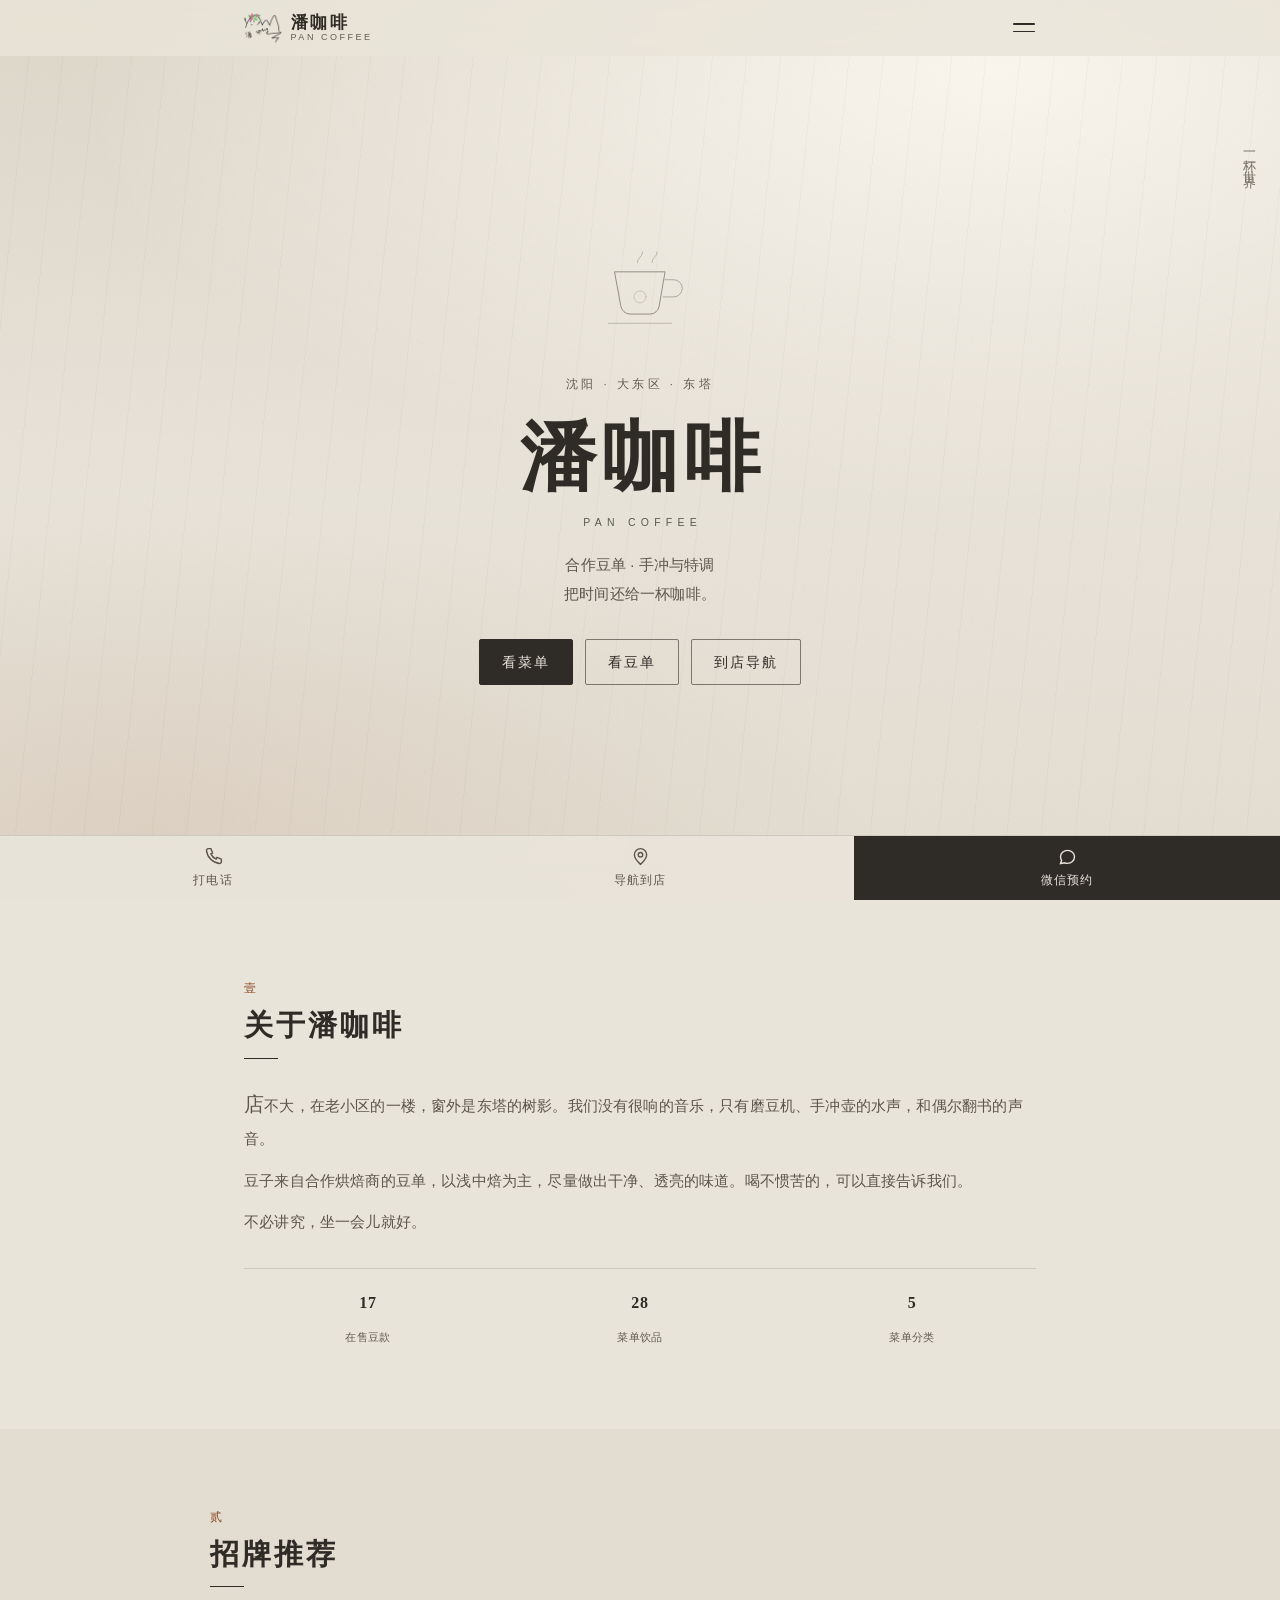
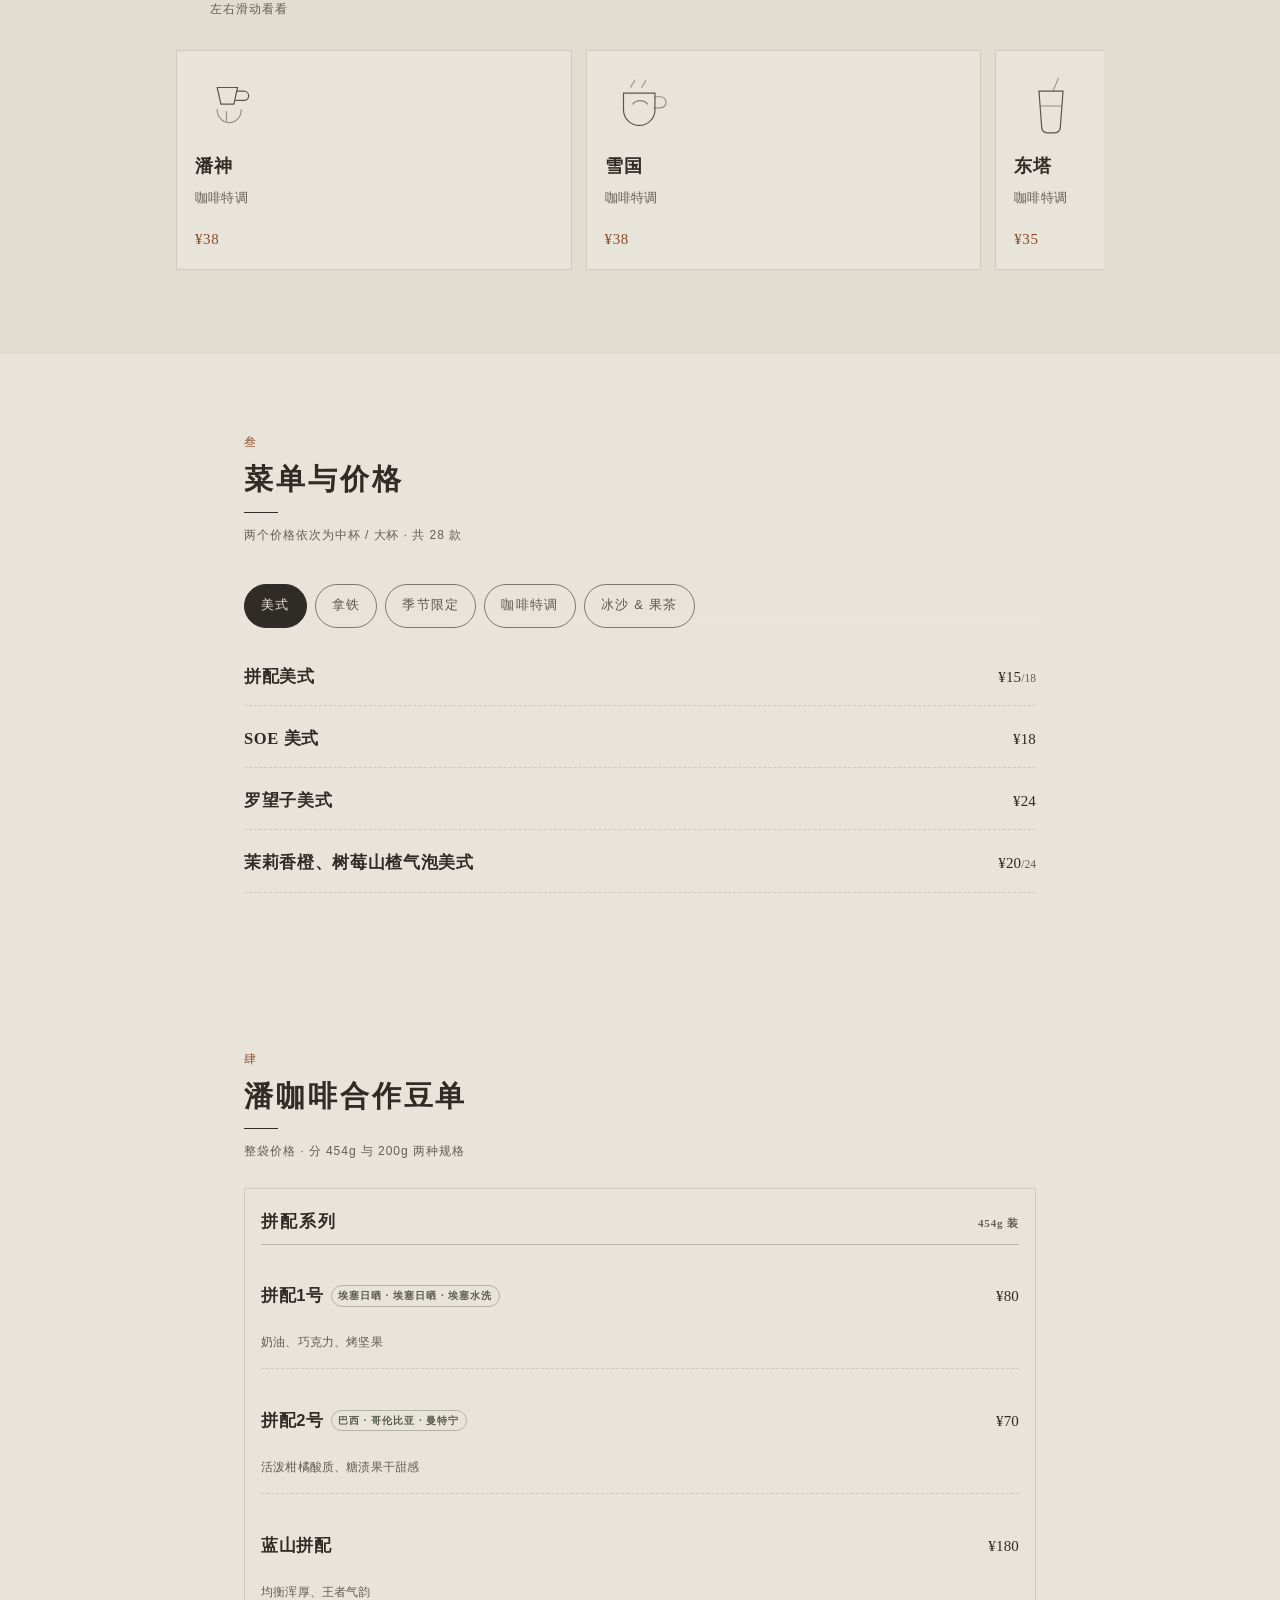
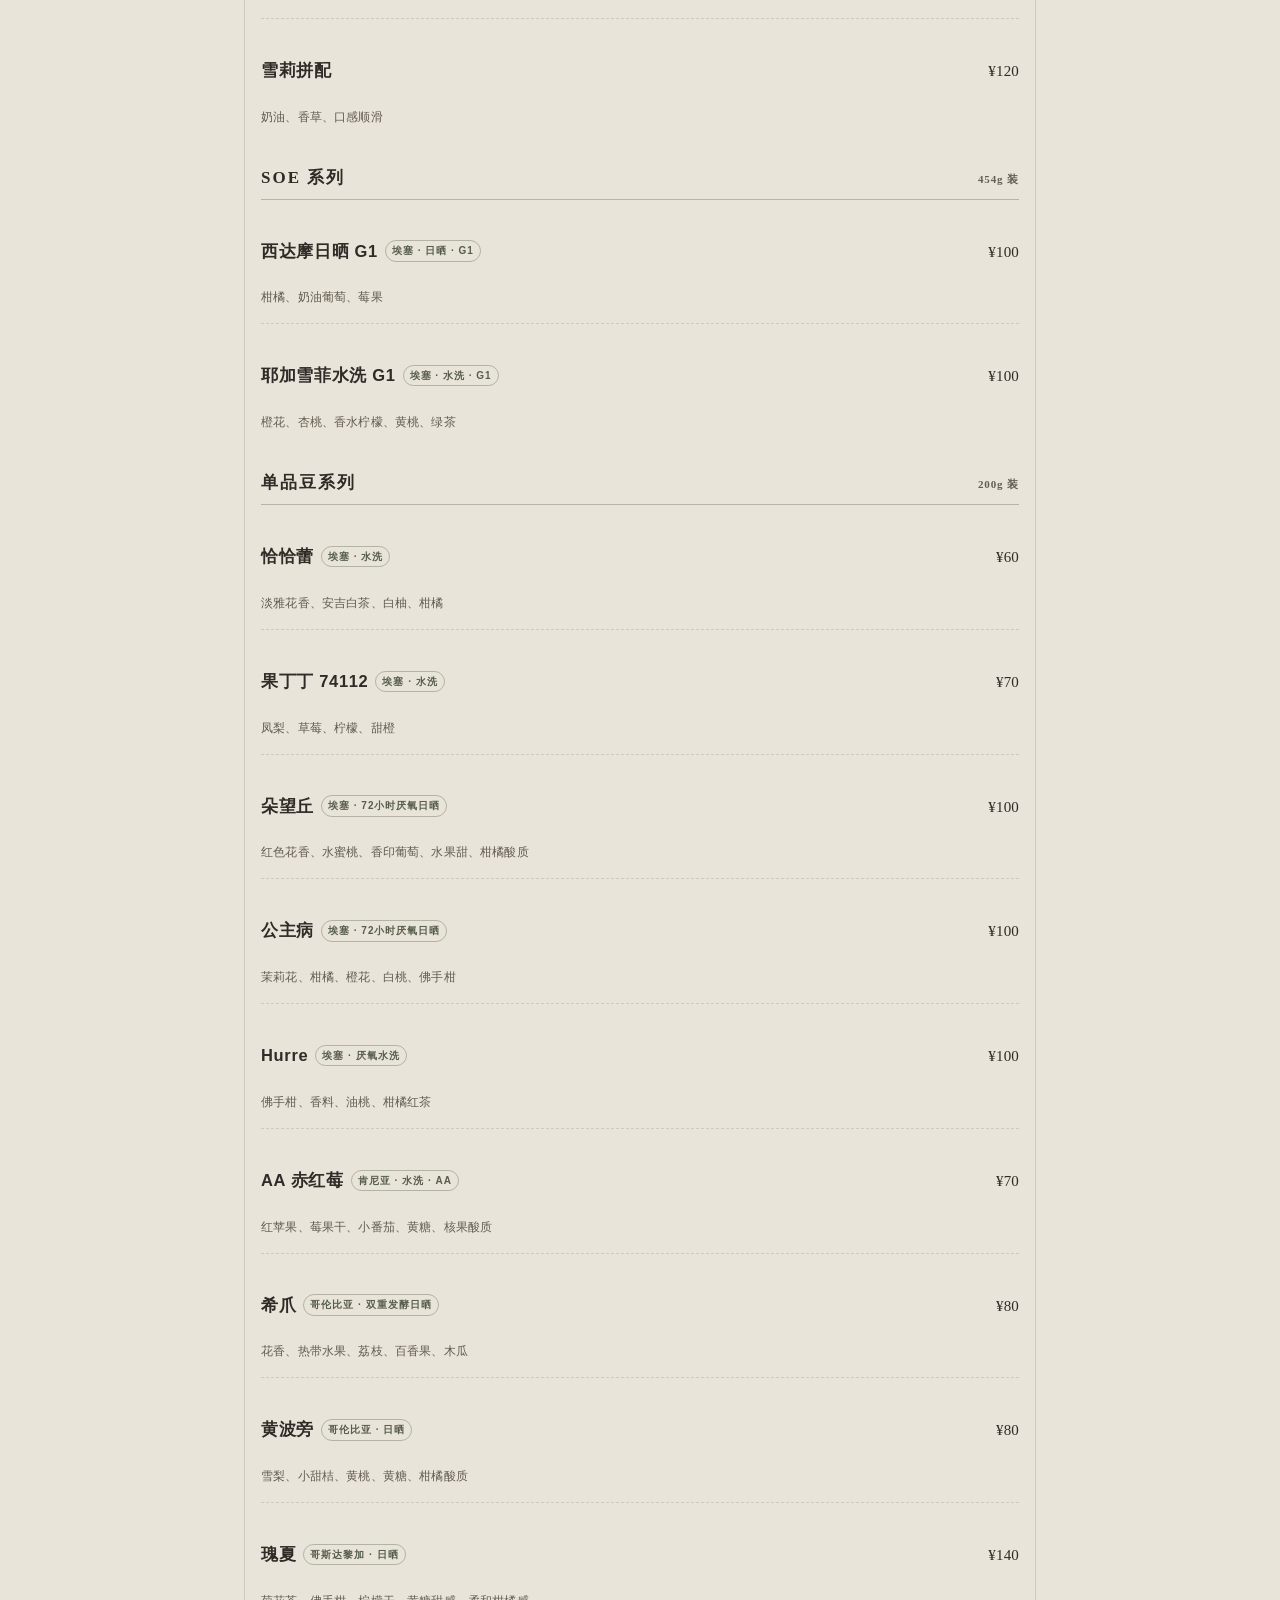
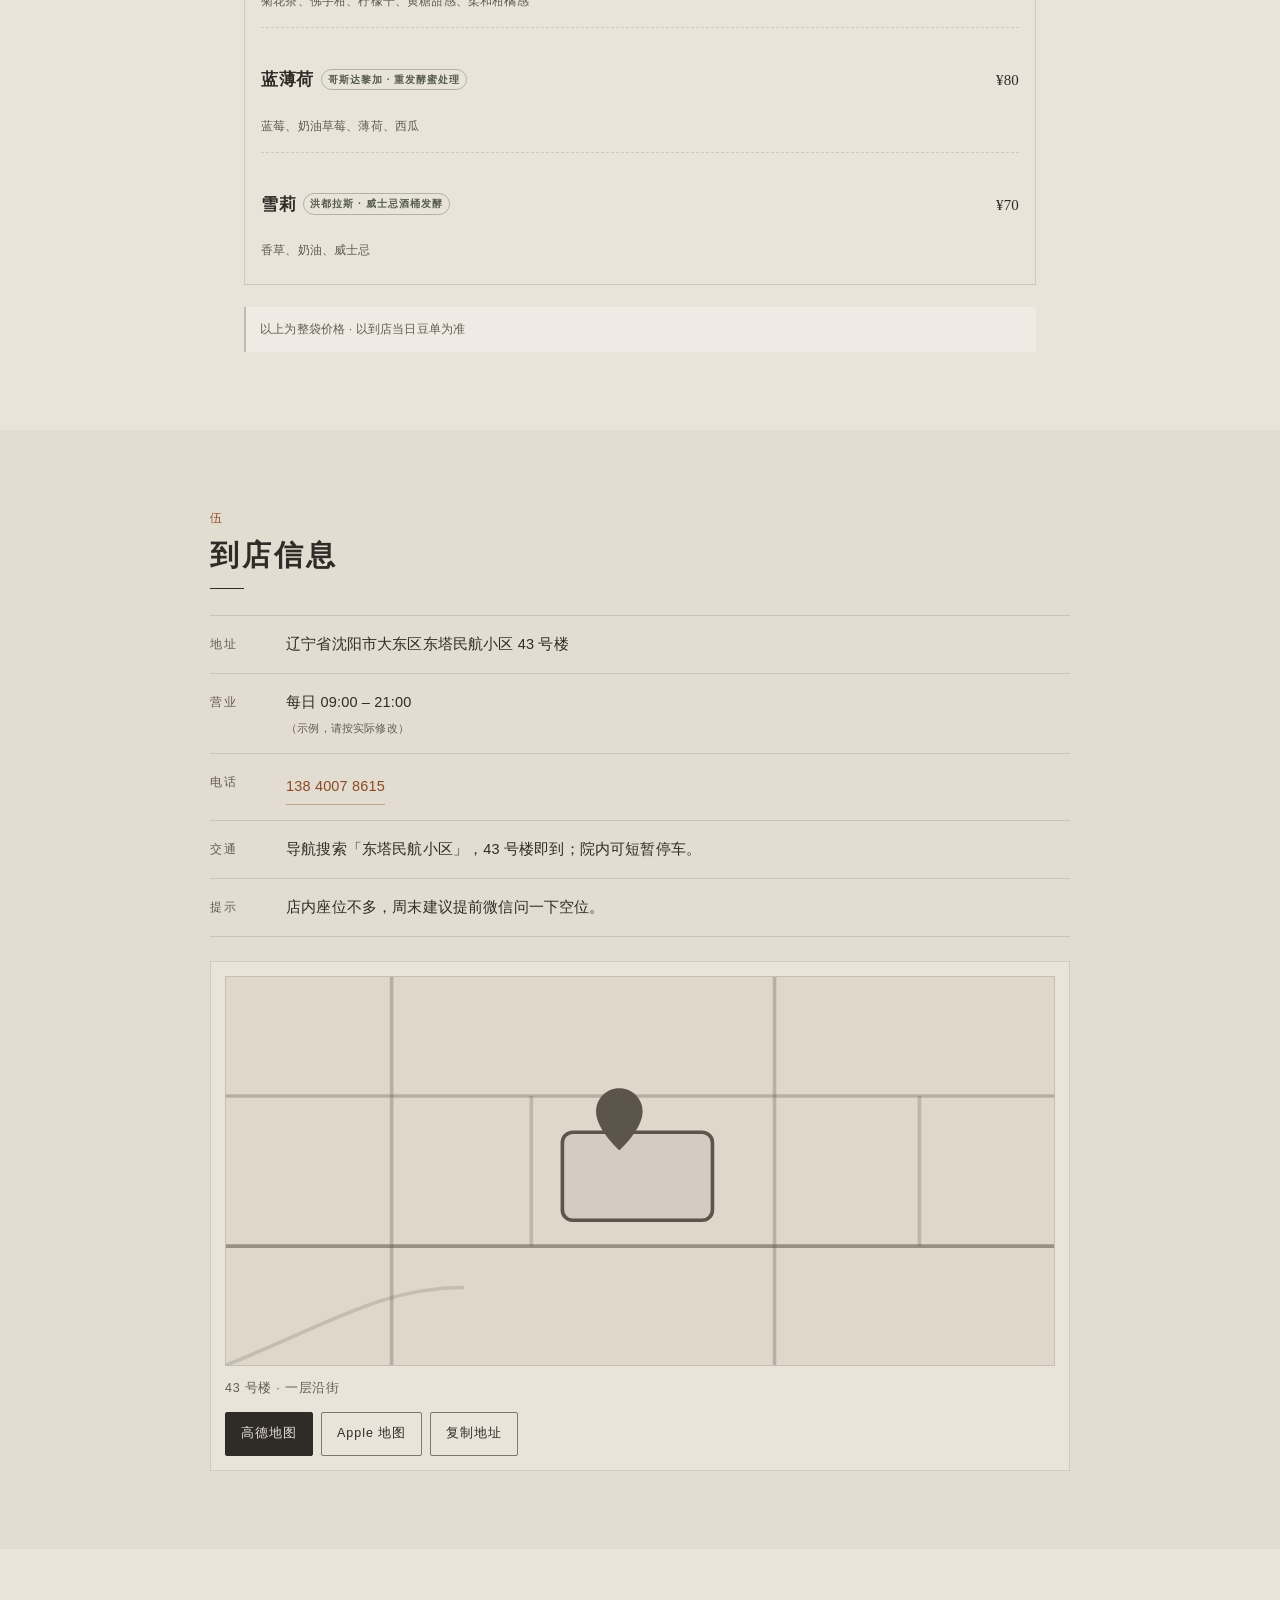
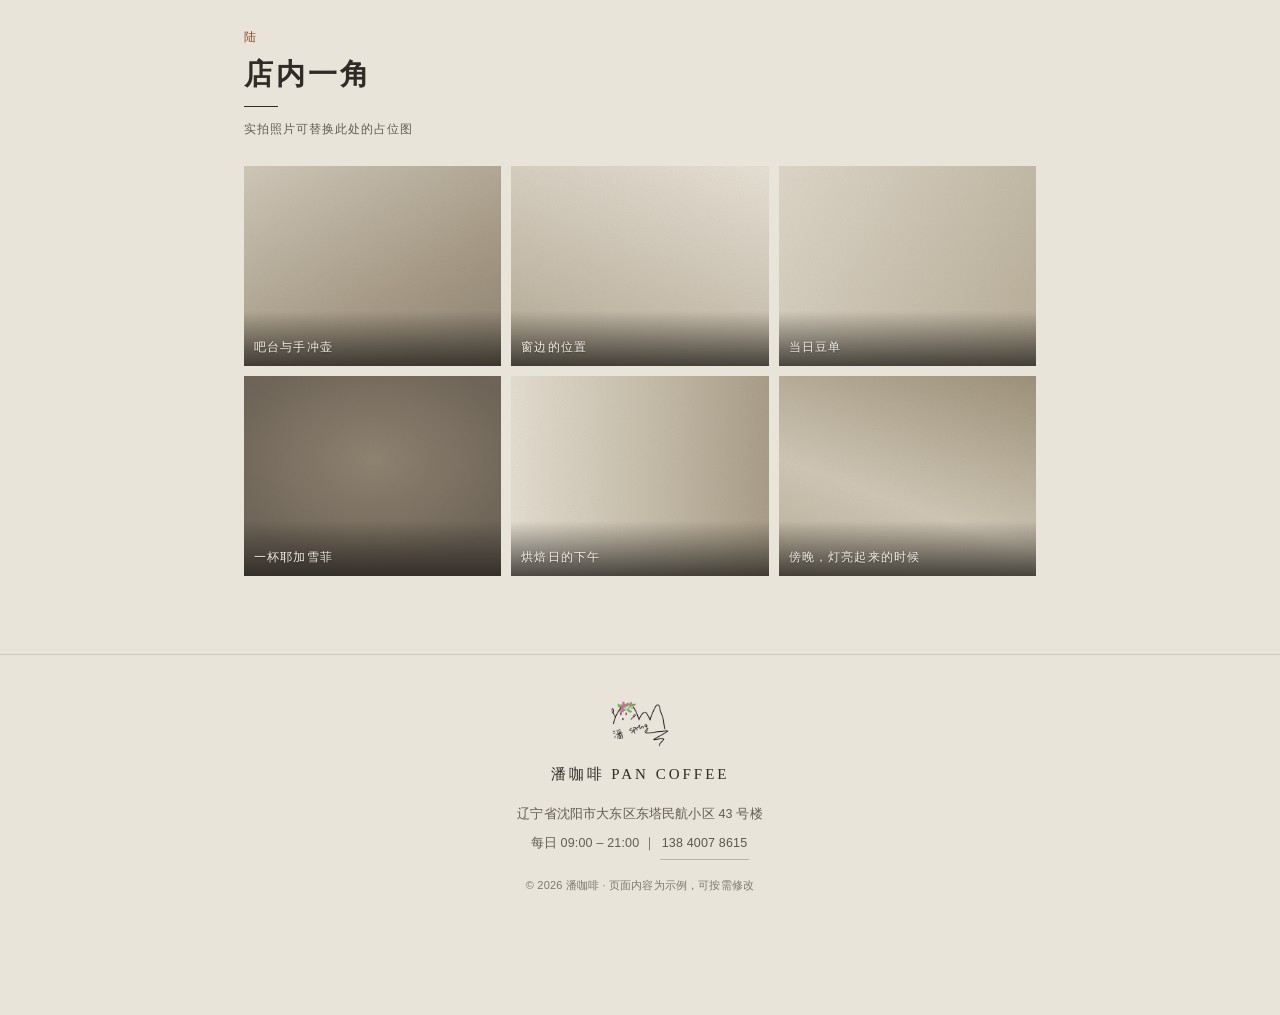
==== commit 22ff3f61: "首屏新增「看豆单」按钮（#beans） - 首屏操作区变为三按钮：看菜单 / 看豆单 / 到店导航 - 矮屏（max-height:660px）收紧按钮内距与字号，保证 320px 宽下三按钮仍在一行" ====
--- a/index.html
+++ b/index.html
@@ -99,6 +99,7 @@
       <p class="hero__lead">合作豆单 · 手冲与特调<br>把时间还给一杯咖啡。</p>
       <div class="hero__actions">
         <a class="btn btn--solid" href="#menu">看菜单</a>
+        <a class="btn btn--ghost" href="#beans">看豆单</a>
         <a class="btn btn--ghost" href="#store">到店导航</a>
       </div>
     </div>
--- a/css/style.css
+++ b/css/style.css
@@ -616,7 +616,9 @@
   .hero__art { width: 76px; }
   .hero__eyebrow { margin-bottom: 8px; }
   .hero__lead { margin-top: 14px; line-height: 1.85; }
-  .hero__actions { margin-top: 20px; }
+  .hero__actions { margin-top: 20px; gap: 9px; }
+  /* 矮屏：三个按钮收紧内距，保证仍在一行内 */
+  .hero__actions .btn { padding: 0 15px; font-size: 13px; letter-spacing: .08em; min-height: 44px; }
   .hero__vertical { top: 12%; font-size: 12px; }
   .hero__scroll { bottom: 14px; }
 }
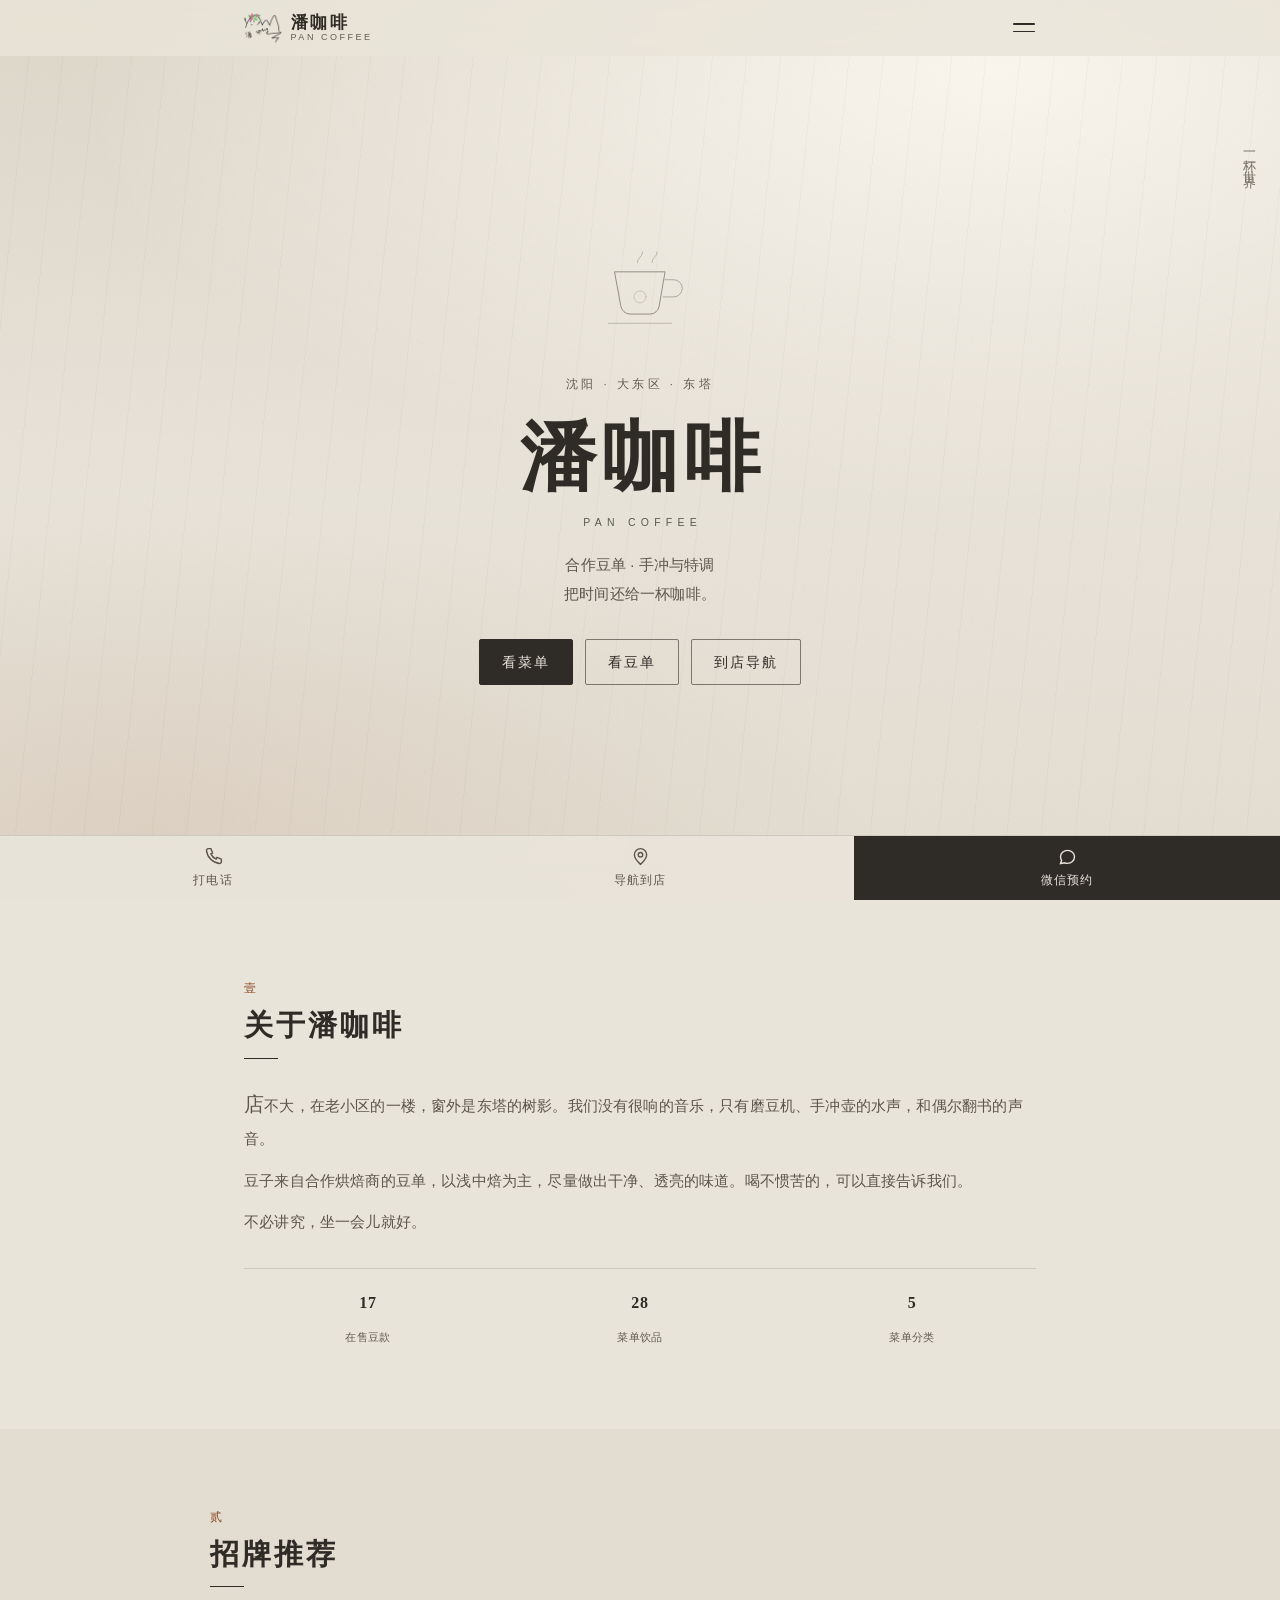
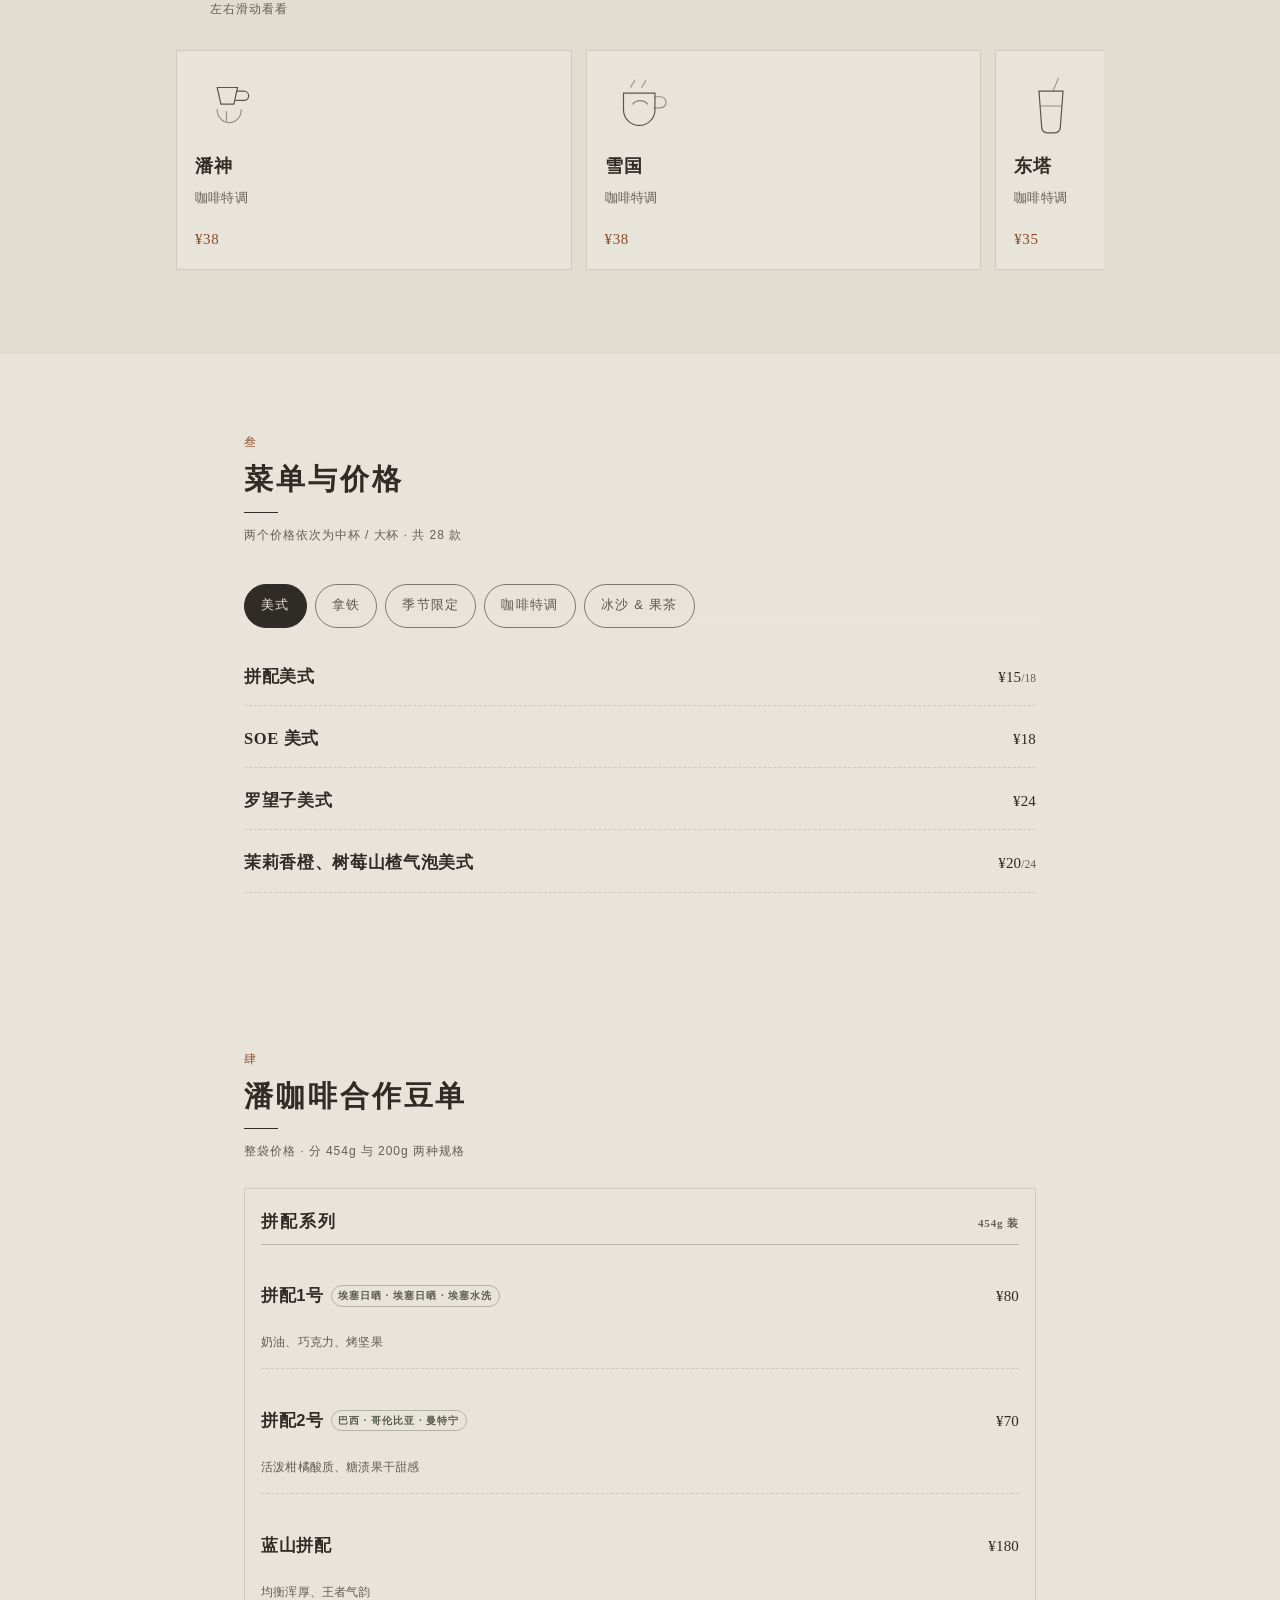
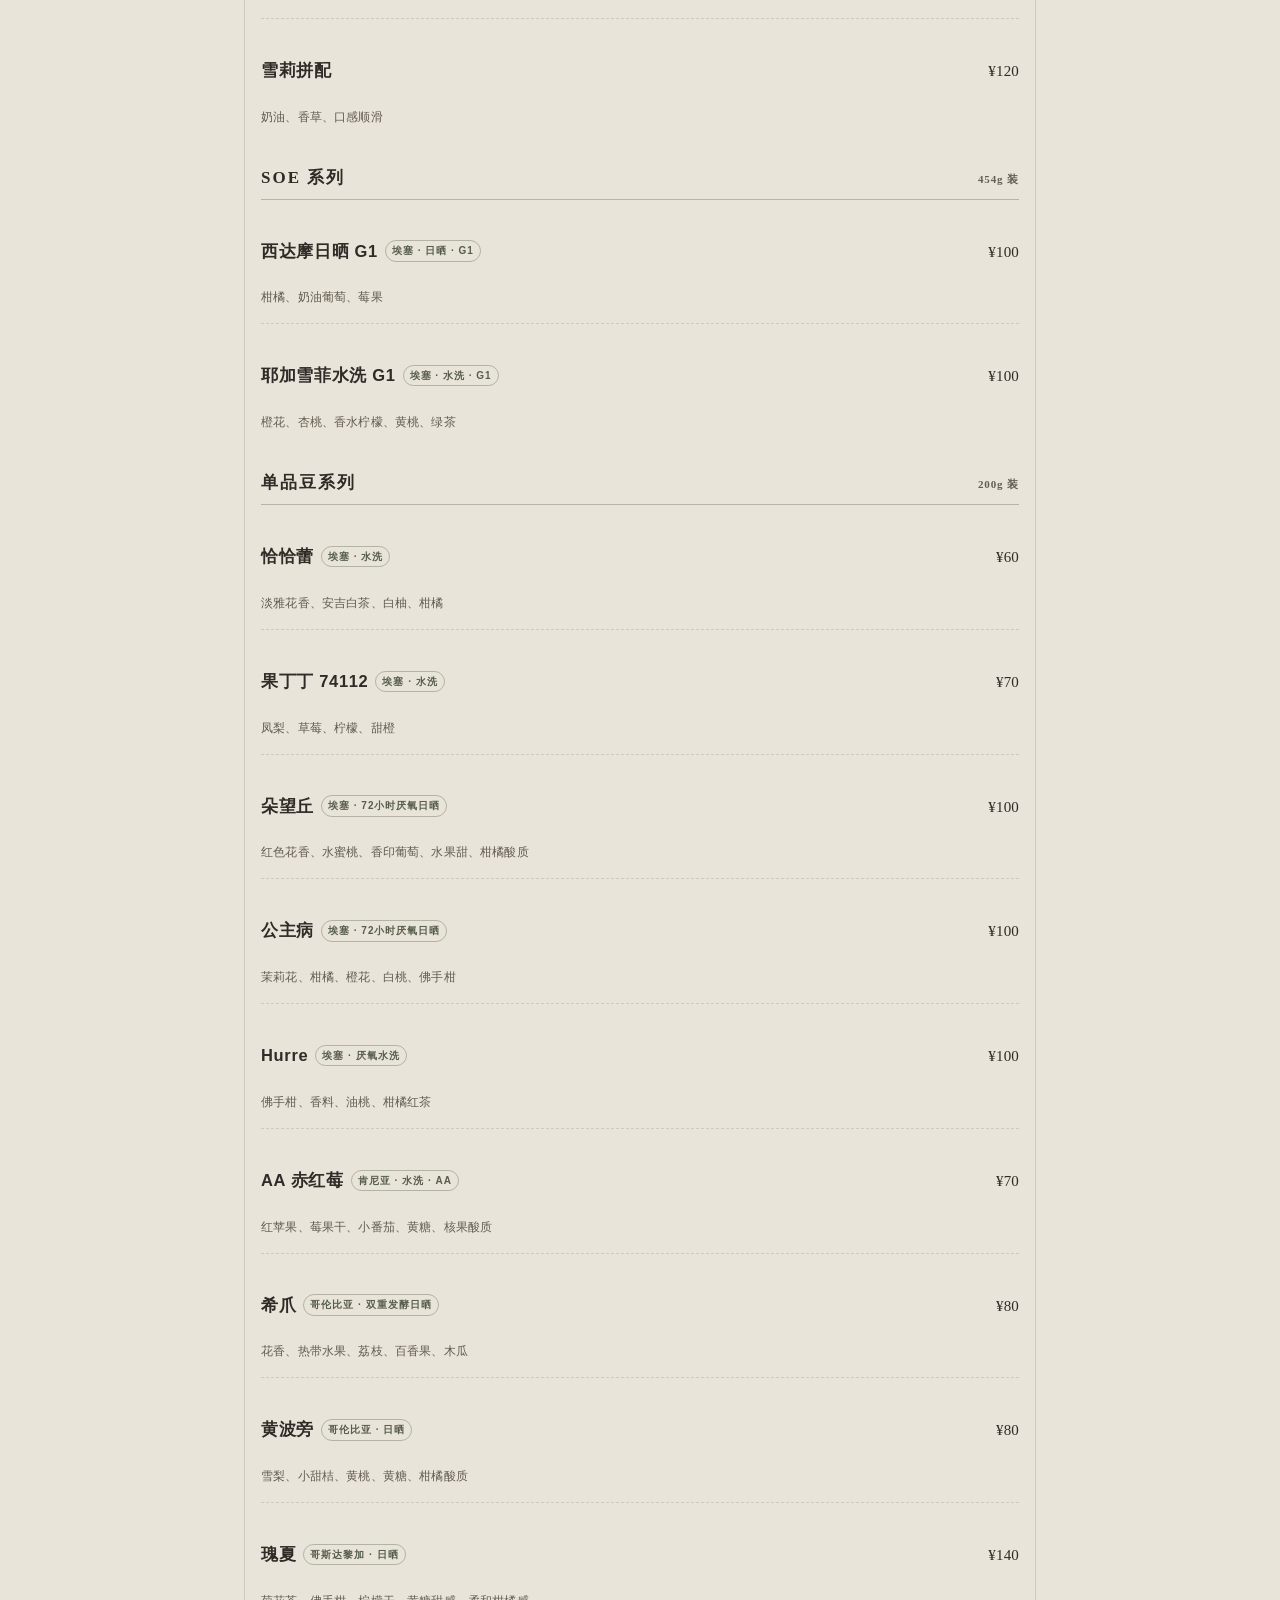
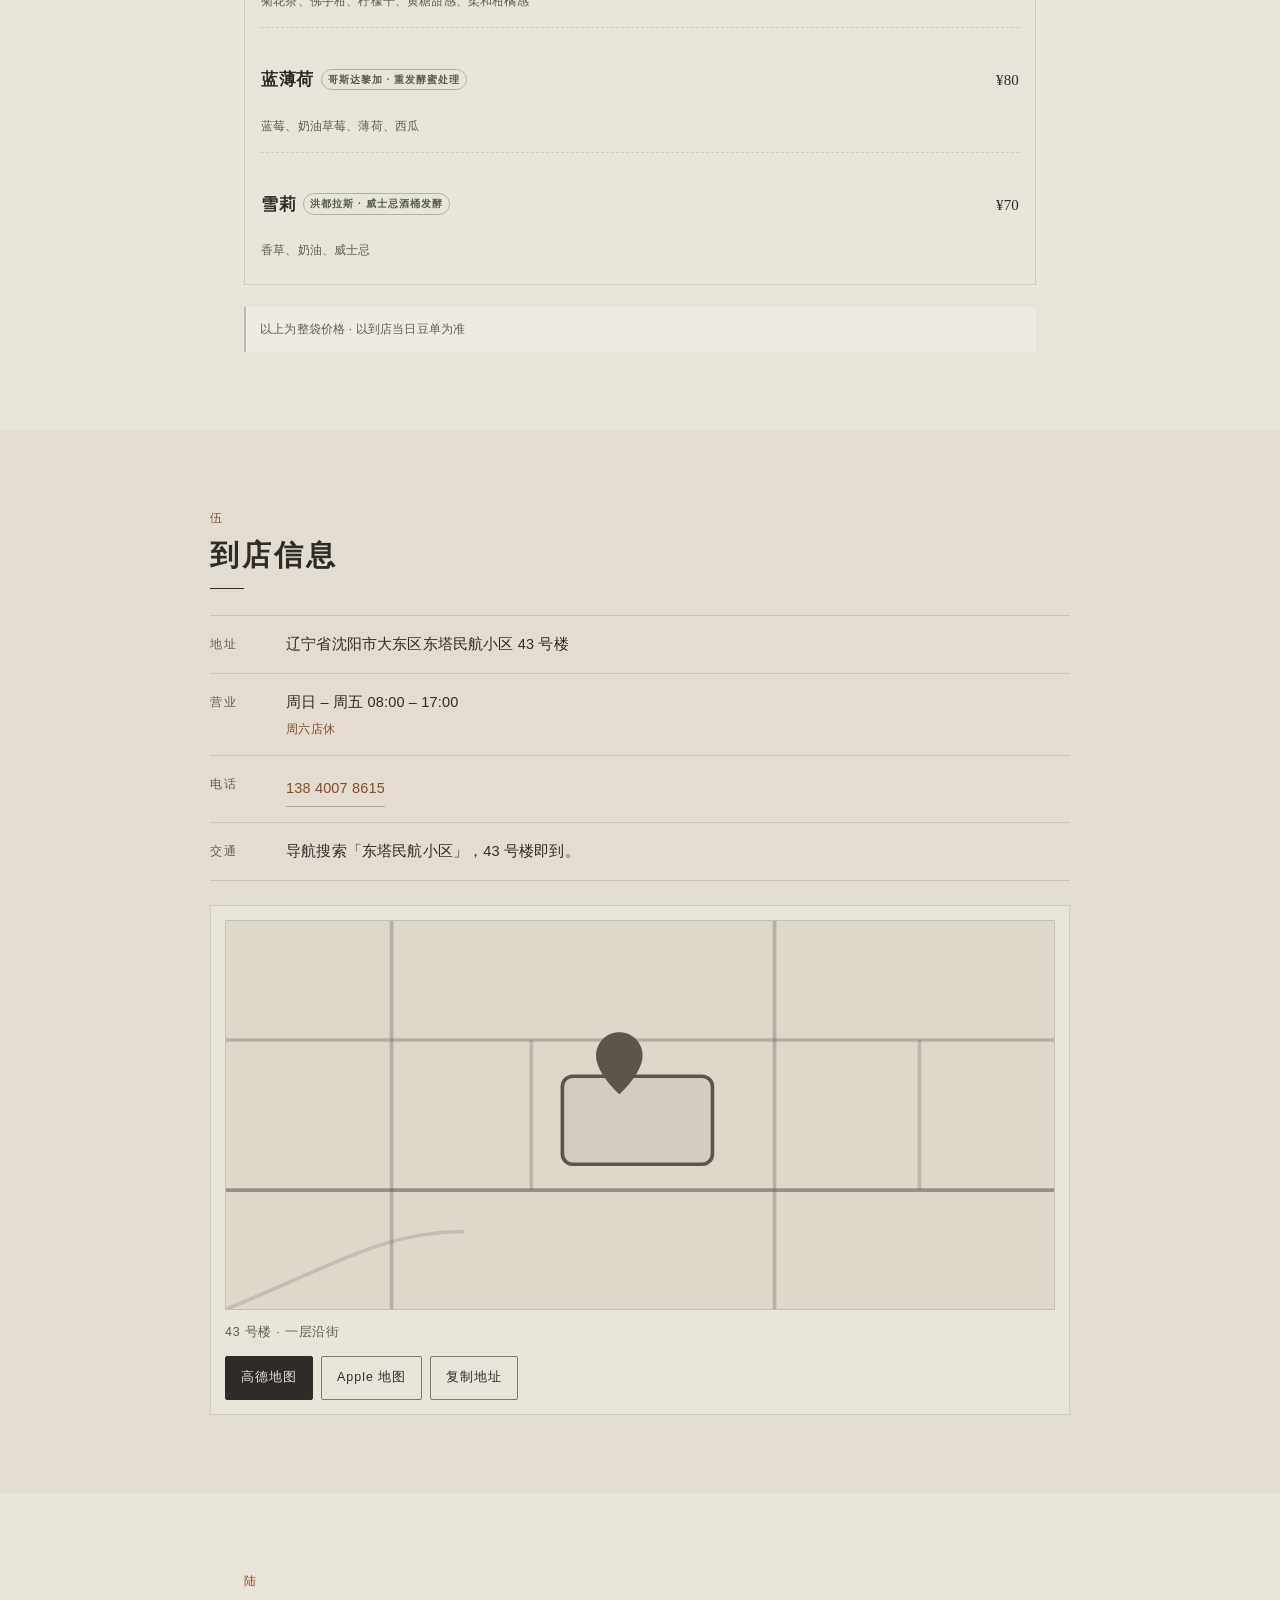
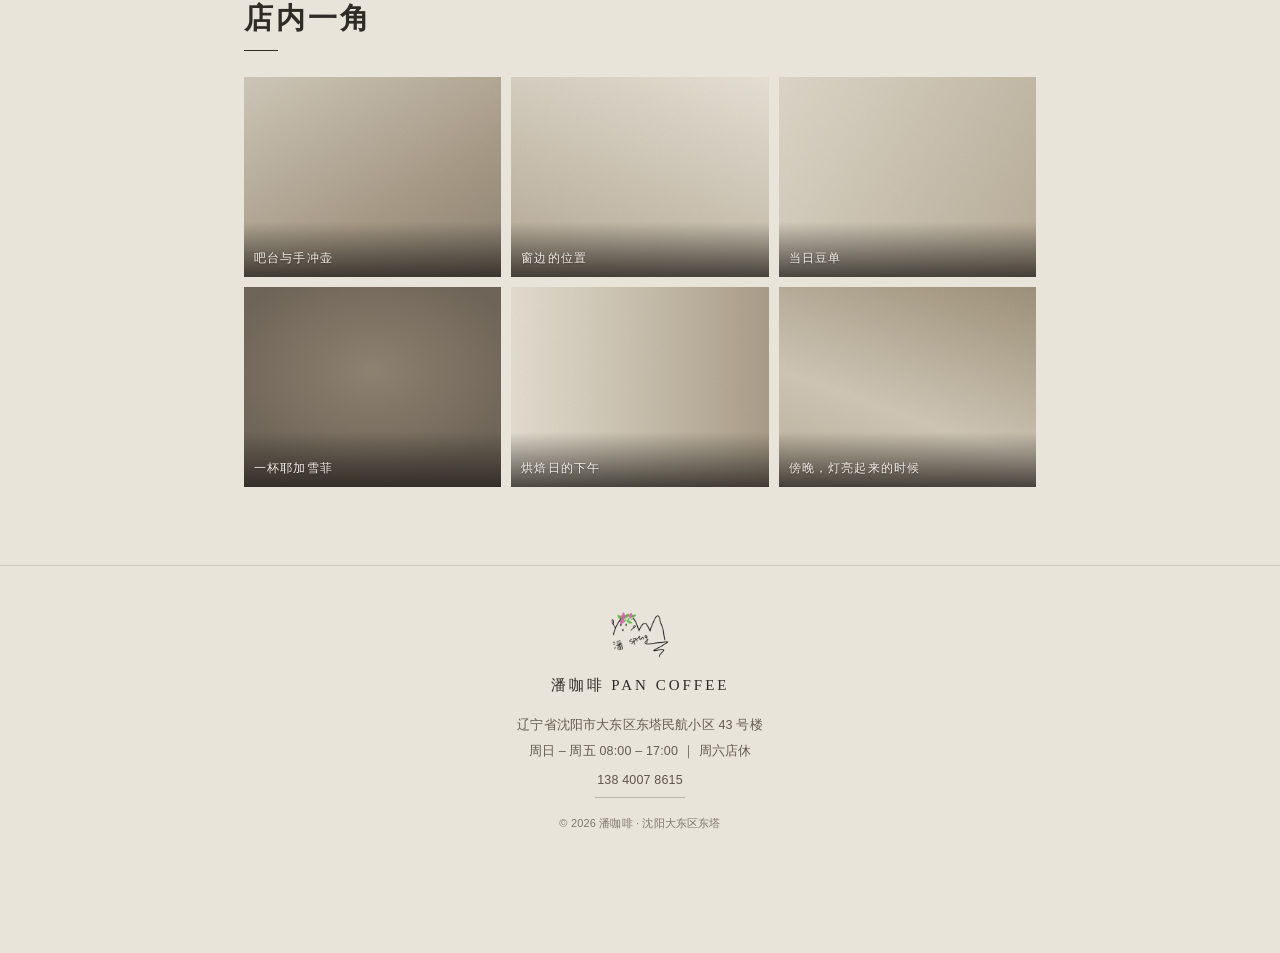
==== commit c574841a: "填入真实营业时间：周日–周五 08:00–17:00，周六店休 - 抽屉页脚 / 到店信息 / 页脚三处更新；店休用柿色标注（对比度 5.03:1） - 结构化数据新增 openingHoursSpe" ====
--- a/index.html
+++ b/index.html
@@ -23,6 +23,14 @@
   "name": "潘咖啡",
   "description": "合作豆单、手冲与咖啡特调，沈阳大东区东塔。",
   "telephone": "+86 138 4007 8615",
+  "openingHoursSpecification": [
+    {
+      "@type": "OpeningHoursSpecification",
+      "dayOfWeek": ["Sunday", "Monday", "Tuesday", "Wednesday", "Thursday", "Friday"],
+      "opens": "08:00",
+      "closes": "17:00"
+    }
+  ],
   "address": {
     "@type": "PostalAddress",
     "streetAddress": "东塔民航小区 43 号楼",
@@ -69,7 +77,7 @@
     </ul>
     <div class="drawer__foot">
       <p>沈阳市大东区东塔民航小区 43 号楼</p>
-      <p>每日 09:00 – 21:00</p>
+      <p>周日 – 周五 08:00 – 17:00 · 周六店休</p>
     </div>
   </nav>
   <button class="drawer__mask" type="button" id="drawerMask" aria-label="关闭菜单" tabindex="-1"></button>
@@ -505,7 +513,7 @@
       </div>
       <div class="info__row">
         <dt>营业</dt>
-        <dd>每日 09:00 – 21:00<em>（示例，请按实际修改）</em></dd>
+        <dd>周日 – 周五 08:00 – 17:00<em class="info__closed">周六店休</em></dd>
       </div>
       <div class="info__row">
         <dt>电话</dt>
@@ -513,11 +521,7 @@
       </div>
       <div class="info__row">
         <dt>交通</dt>
-        <dd>导航搜索「东塔民航小区」，43 号楼即到；院内可短暂停车。</dd>
-      </div>
-      <div class="info__row">
-        <dt>提示</dt>
-        <dd>店内座位不多，周末建议提前微信问一下空位。</dd>
+        <dd>导航搜索「东塔民航小区」，43 号楼即到。</dd>
       </div>
     </dl>
 
@@ -548,10 +552,10 @@
     <header class="section__head" data-reveal>
       <p class="section__num">陆</p>
       <h2 class="section__title">店内一角</h2>
-      <p class="section__note">实拍照片可替换此处的占位图</p>
     </header>
 
-    <!-- 占位图：把 <figure> 内的 div 换成 <img src="img/xxx.jpg" alt="..." loading="lazy" decoding="async"> 即可 -->
+    <!-- 这里是占位色块（顾客可见）。换实拍照片：把 <figure> 内的 <div class="shot__ph …"> 换成
+         <img src="img/xxx.jpg" alt="说明" loading="lazy" decoding="async"> 即可，样式不用动 -->
     <div class="gallery" data-reveal>
       <figure class="shot shot--tall">
         <div class="shot__ph shot__ph--1" aria-hidden="true"></div>
@@ -586,8 +590,9 @@
   <img class="footer__logo" src="img/logo.png" alt="潘咖啡" width="58" height="46" decoding="async">
   <p class="footer__brand">潘咖啡 PAN COFFEE</p>
   <p>辽宁省沈阳市大东区东塔民航小区 43 号楼</p>
-  <p>每日 09:00 – 21:00 ｜ <a href="tel:13840078615">138 4007 8615</a></p>
-  <p class="footer__copy">© <span id="year">2025</span> 潘咖啡 · 页面内容为示例，可按需修改</p>
+  <p>周日 – 周五 08:00 – 17:00 ｜ 周六店休</p>
+  <p><a href="tel:13840078615">138 4007 8615</a></p>
+  <p class="footer__copy">© <span id="year">2025</span> 潘咖啡 · 沈阳大东区东塔</p>
 </footer>
 
 <!-- ============ 底部操作栏 ============ -->
--- a/css/style.css
+++ b/css/style.css
@@ -491,6 +491,8 @@
   border-bottom: 1px solid rgba(138, 74, 38, .4);
 }
 .info dd em { display: block; font-size: 11px; color: var(--muted); margin-top: 2px; }
+/* 店休这类需要注意的信息给一点强调色（柿色，5.4:1） */
+.info dd em.info__closed { color: var(--persimmon); font-size: 12px; letter-spacing: .04em; }
 
 .mapcard {
   margin-top: 24px;
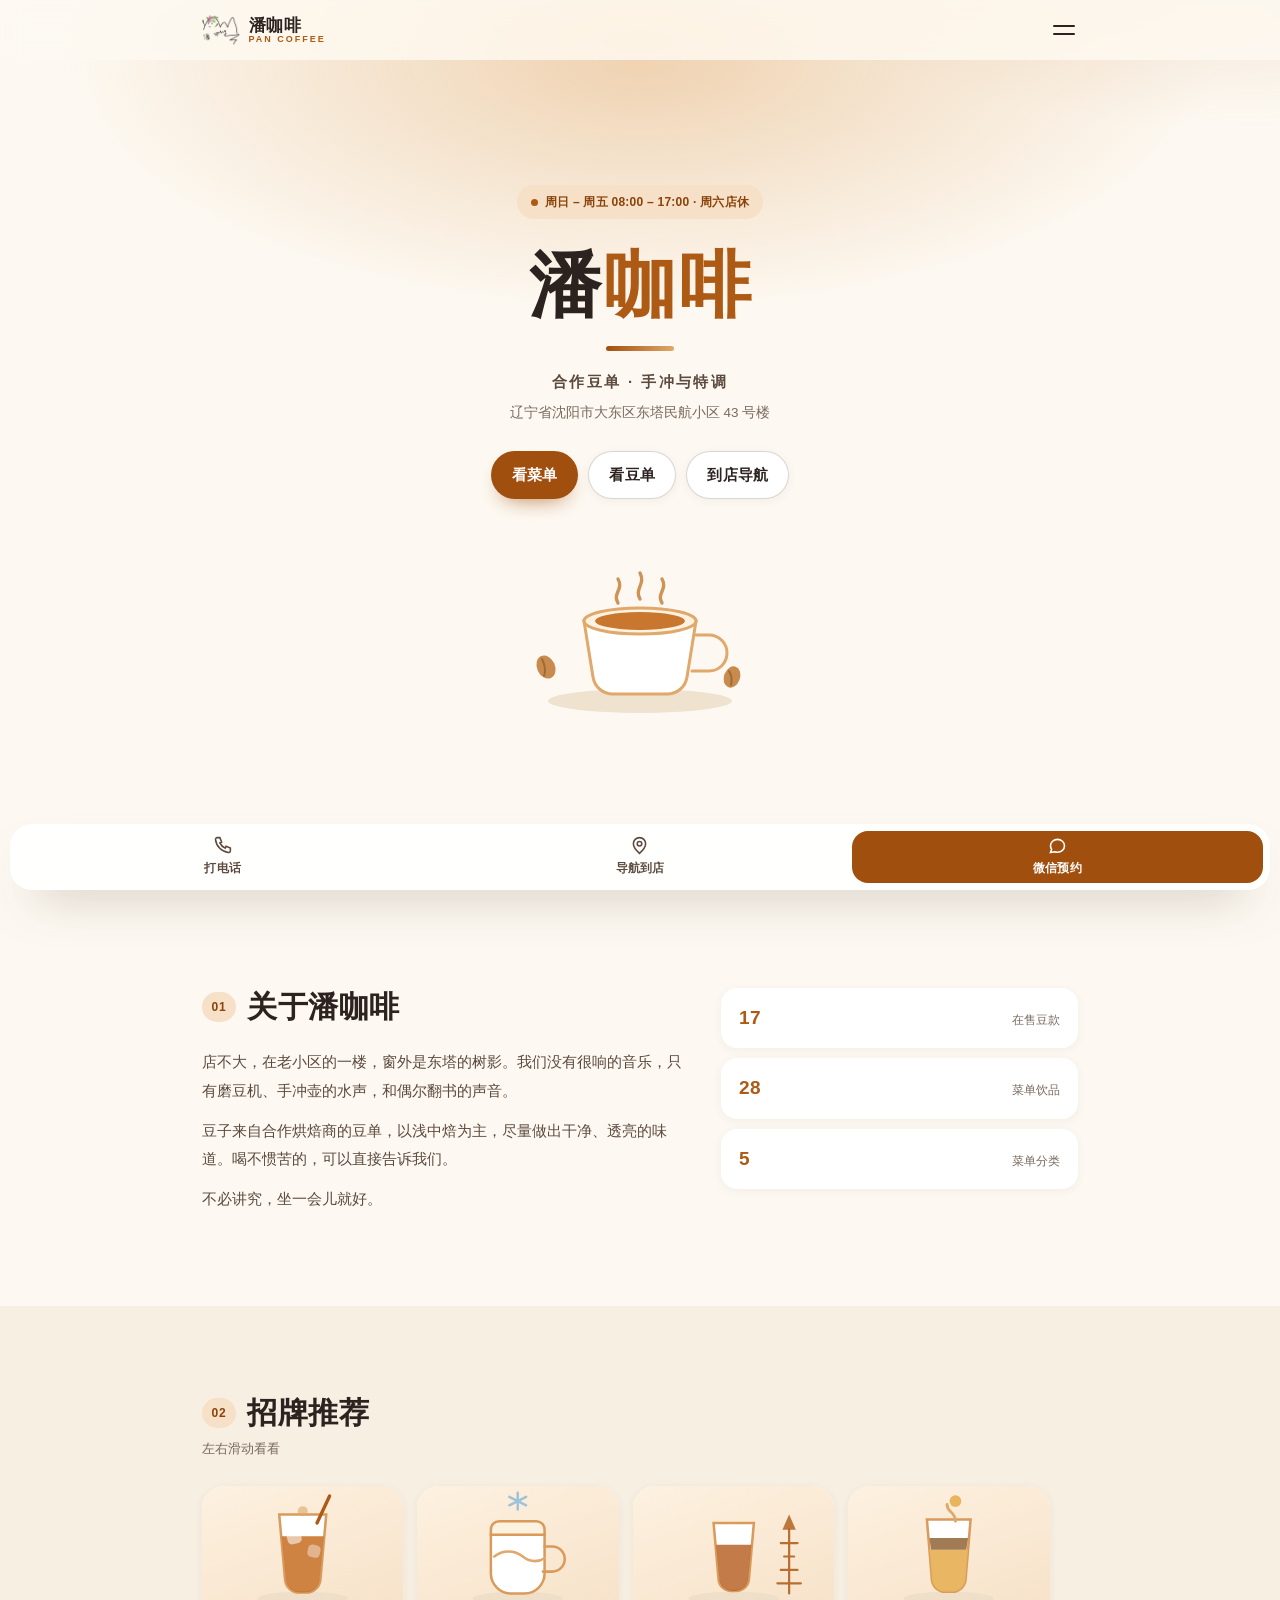
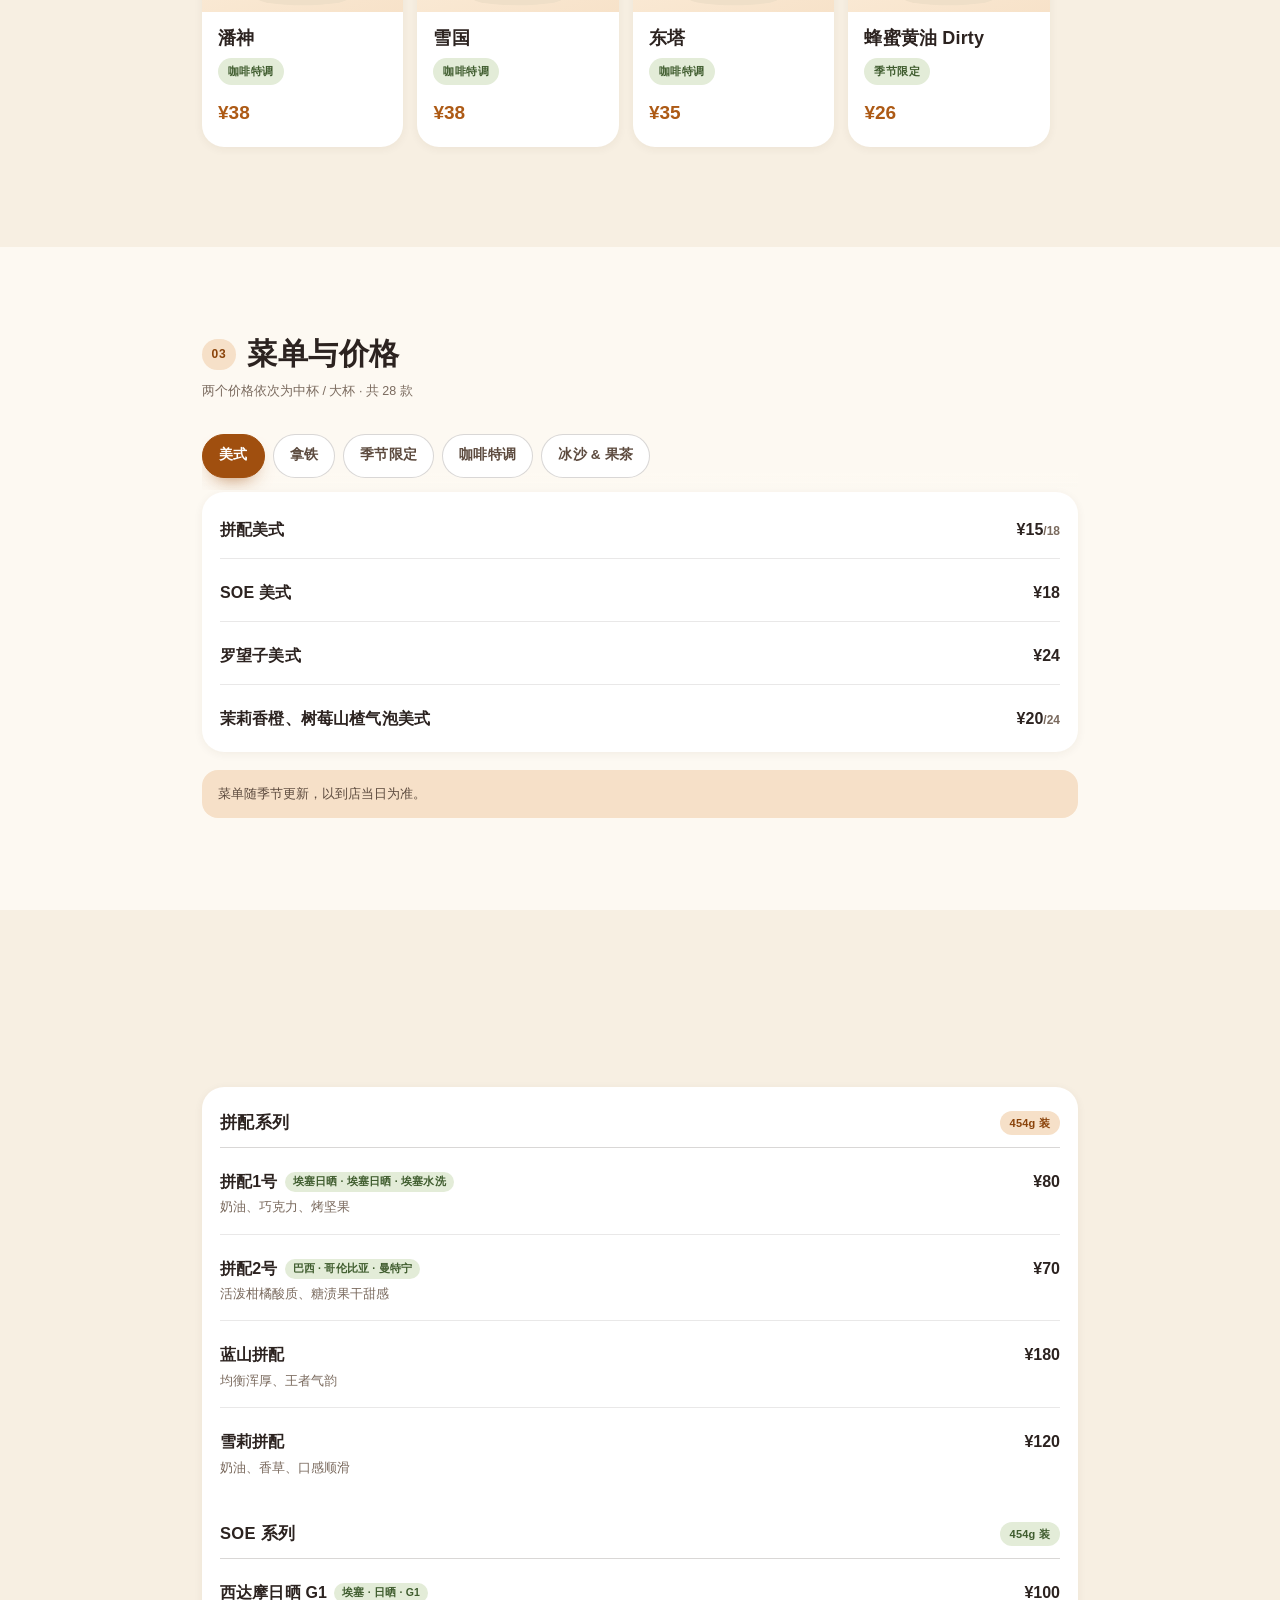
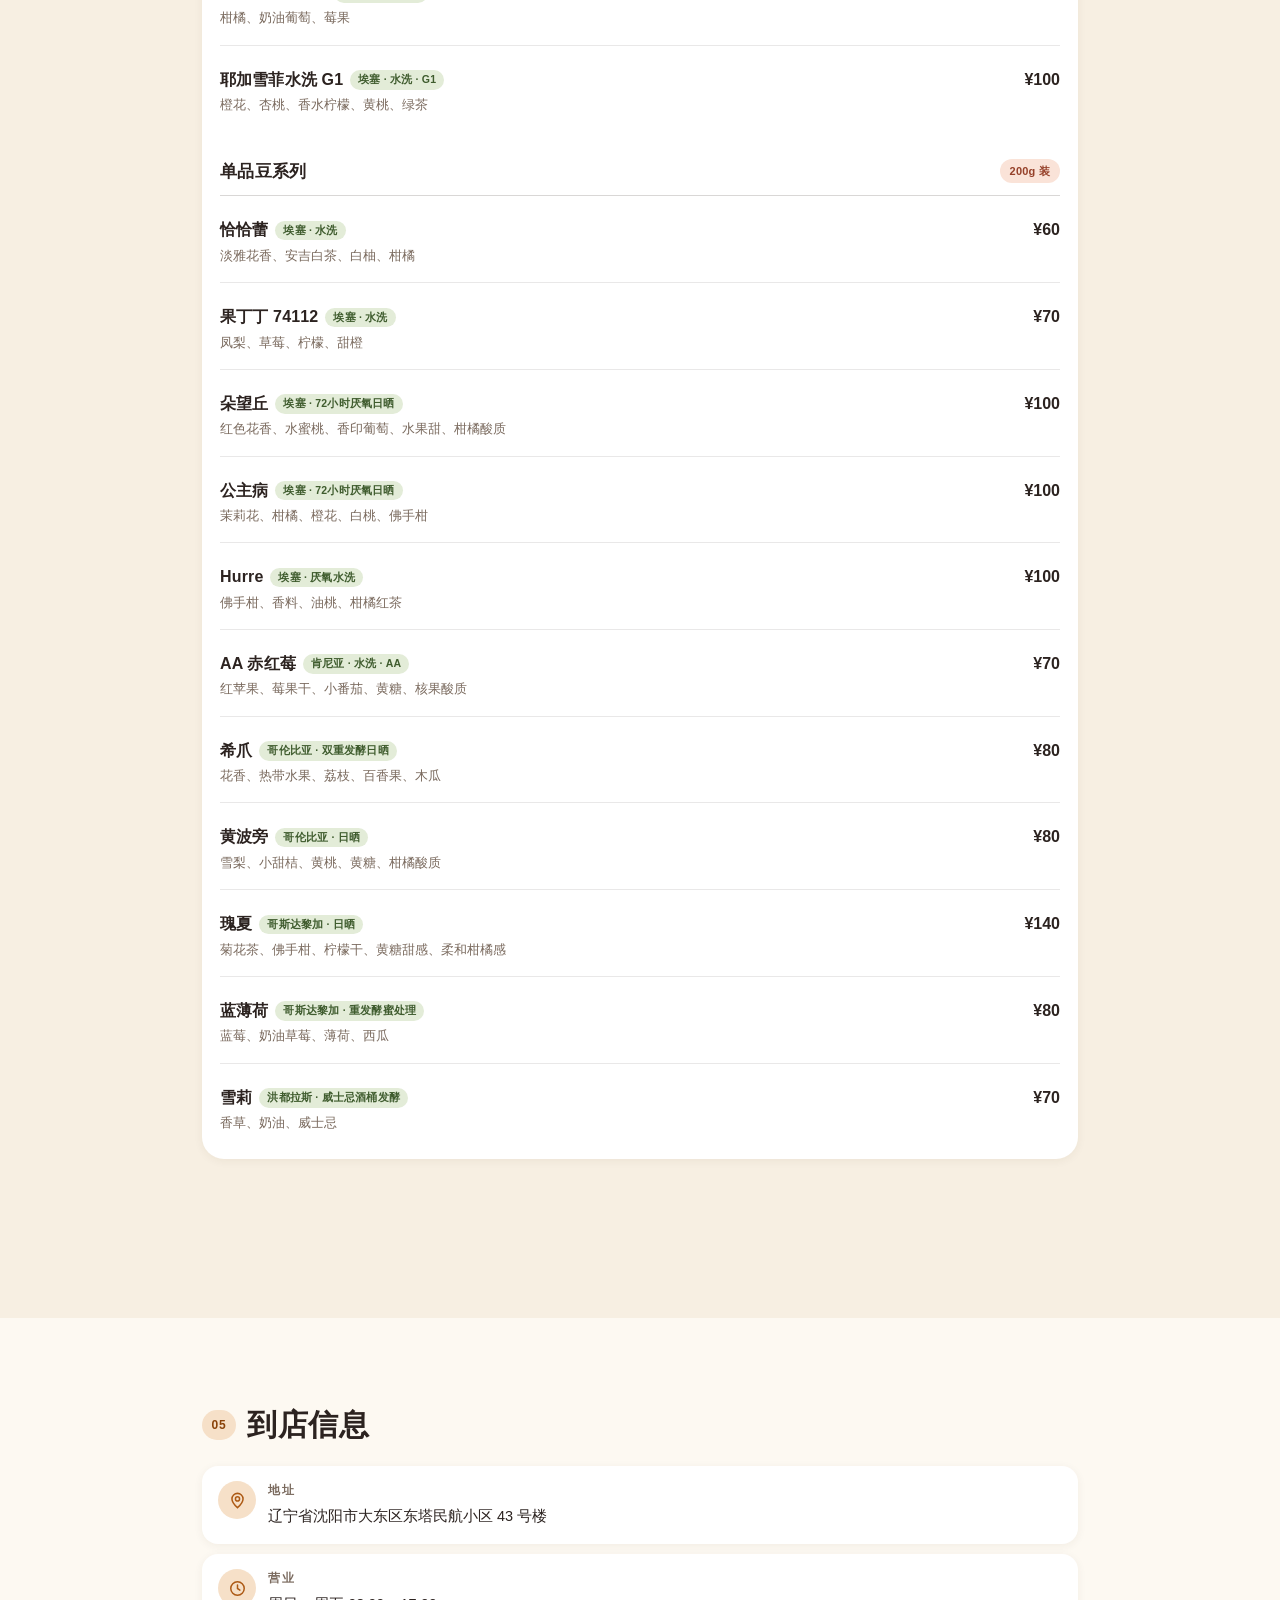
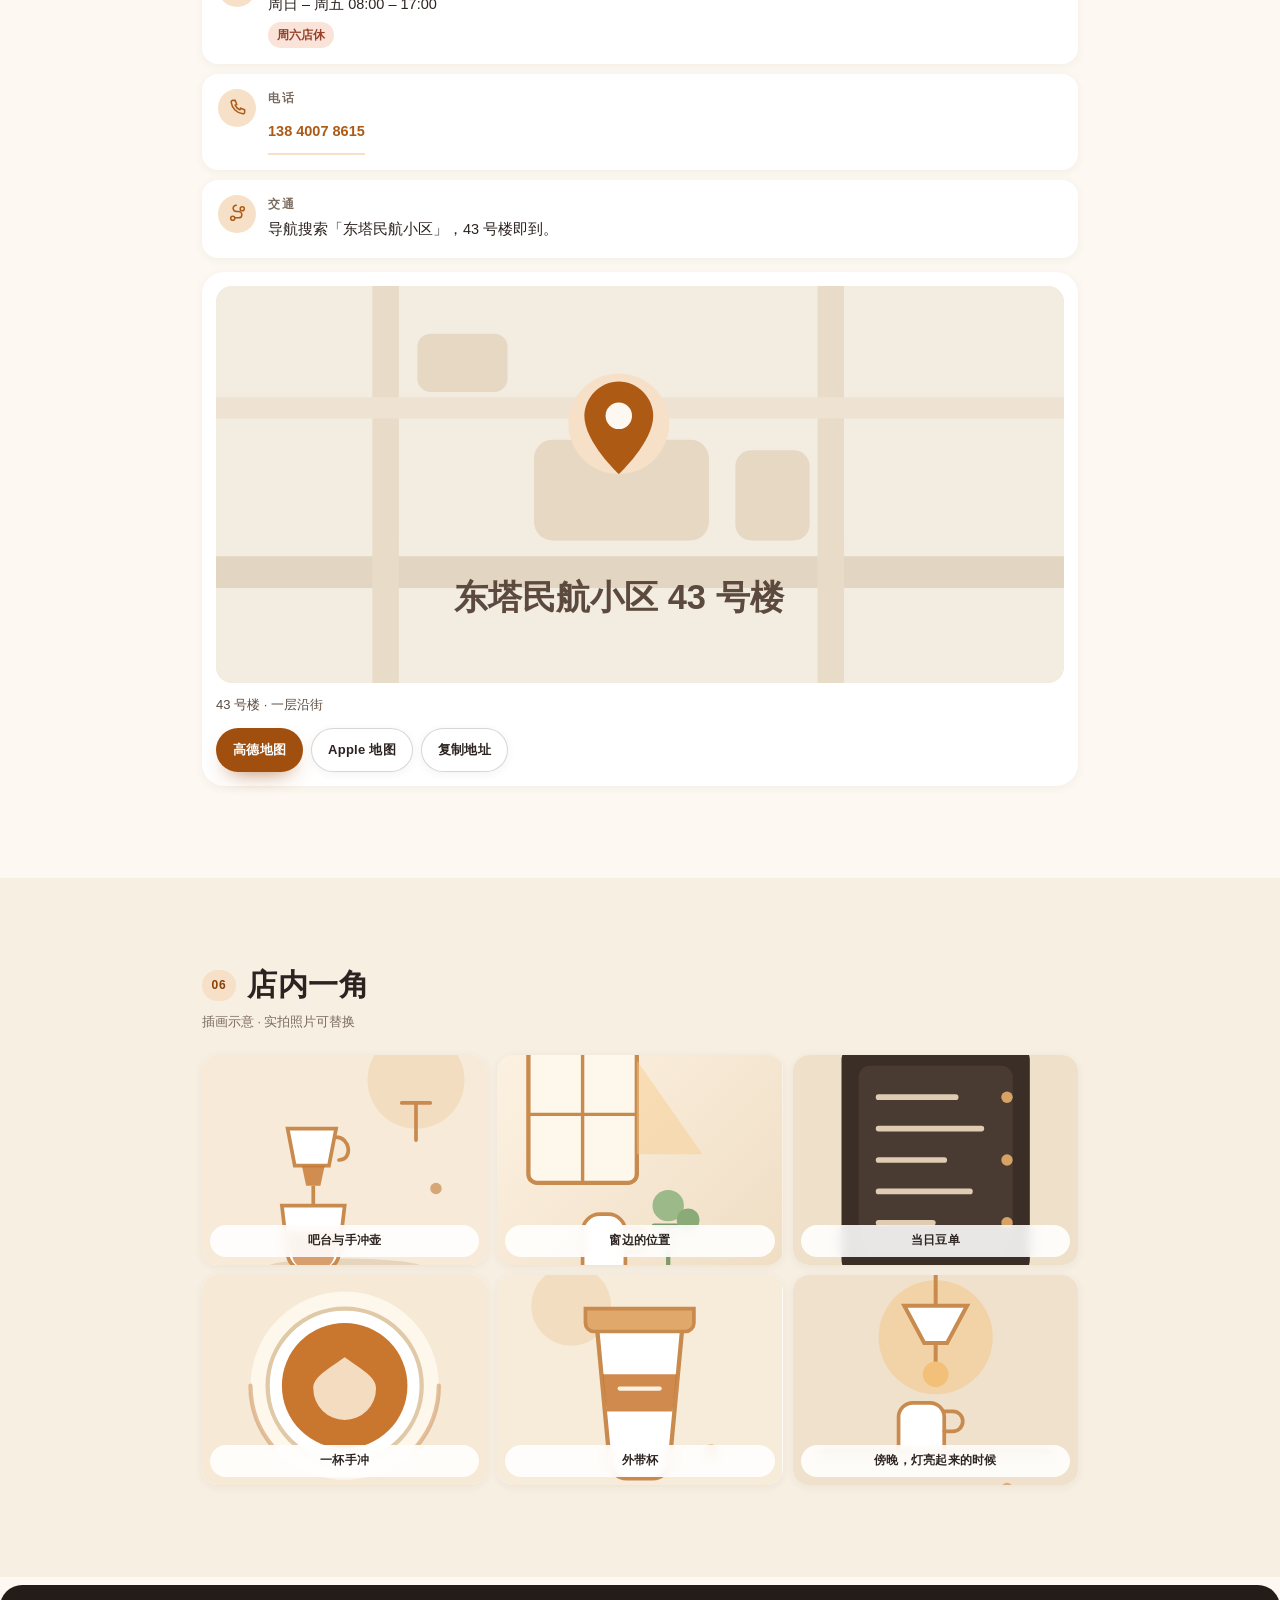
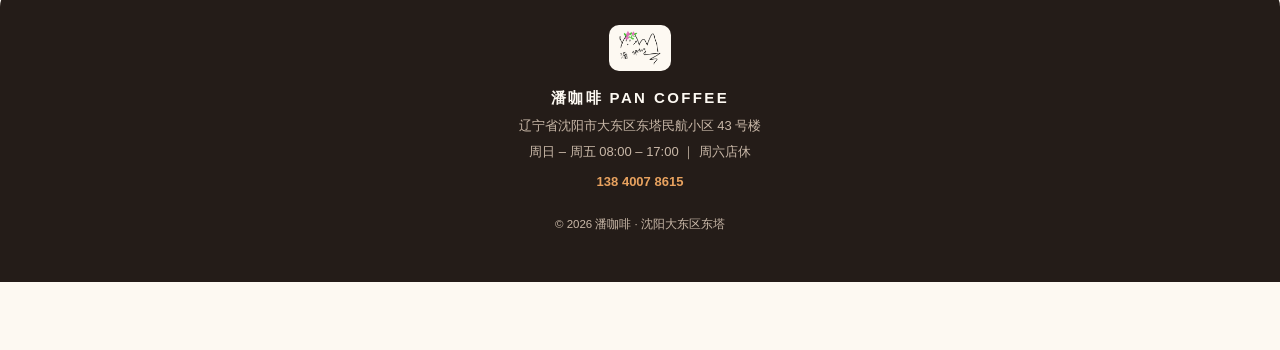
==== commit 1f6ed8cc: "定稿：只保留 v2（现代明快版），删除原版文件 - v2.html 提升为 index.html 并去掉预览用的 noindex；css/v2.css 更名为 css/style.css - 删除原版" ====
--- a/index.html
+++ b/index.html
@@ -3,15 +3,13 @@
 <head>
 <meta charset="UTF-8">
 <meta name="viewport" content="width=device-width, initial-scale=1, viewport-fit=cover">
-<meta name="theme-color" content="#e9e4da">
+<meta name="theme-color" content="#fdf9f2">
 <meta name="format-detection" content="telephone=no">
 <title>潘咖啡 · 合作豆单与手冲特调｜沈阳大东区东塔</title>
 <meta name="description" content="潘咖啡，藏在沈阳大东区东塔民航小区里的咖啡店。合作豆单、手冲与咖啡特调，秋天菜单已上线，欢迎来坐一会儿。">
 <meta property="og:type" content="website">
 <meta property="og:title" content="潘咖啡 · 合作豆单与手冲特调">
-<meta property="og:description" content="沈阳大东区东塔 · 一杯慢慢喝的手冲咖啡。">
-
-<!-- 图标由 logo 生成，见 img/ 目录 -->
+<meta property="og:description" content="沈阳大东区东塔 · 合作豆单、手冲与咖啡特调。">
 <link rel="icon" type="image/png" sizes="64x64" href="img/favicon-64.png">
 <link rel="apple-touch-icon" href="img/apple-touch-icon.png">
 <link rel="stylesheet" href="css/style.css">
@@ -46,16 +44,11 @@
 <body>
 <a class="skip-link" href="#main">跳到主要内容</a>
 
-<!-- ============ 顶栏 ============ -->
 <header class="topbar" id="topbar">
   <div class="topbar__inner">
     <a class="brand" href="#top">
-      <!-- 装饰性 logo：旁边已有店名文字，故 alt 留空 -->
       <img class="brand__logo" src="img/logo.png" alt="" width="38" height="30" decoding="async">
-      <span class="brand__text">
-        <b>潘咖啡</b>
-        <i>PAN COFFEE</i>
-      </span>
+      <span class="brand__text"><b>潘咖啡</b><i>PAN COFFEE</i></span>
     </a>
     <button class="burger" type="button" id="burger" aria-label="打开菜单" aria-expanded="false" aria-controls="drawer">
       <span></span><span></span>
@@ -63,529 +56,586 @@
   </div>
 </header>
 
-<!-- ============ 抽屉菜单 ============ -->
 <div class="drawer" id="drawer" hidden>
+  <button class="drawer__mask" type="button" id="drawerMask" aria-label="关闭菜单" tabindex="-1"></button>
   <nav class="drawer__panel" aria-label="站内导航">
     <p class="drawer__label">目录</p>
     <ul class="drawer__list">
-      <li><a href="#about"><span>壹</span>关于潘咖啡</a></li>
-      <li><a href="#signature"><span>贰</span>招牌推荐</a></li>
-      <li><a href="#menu"><span>叁</span>菜单与价格</a></li>
-      <li><a href="#beans"><span>肆</span>潘咖啡合作豆单</a></li>
-      <li><a href="#store"><span>伍</span>到店信息</a></li>
-      <li><a href="#gallery"><span>陆</span>店内一角</a></li>
+          <li><a href="#about"><span>01</span>关于潘咖啡</a></li>
+          <li><a href="#signature"><span>02</span>招牌推荐</a></li>
+          <li><a href="#menu"><span>03</span>菜单与价格</a></li>
+          <li><a href="#beans"><span>04</span>潘咖啡合作豆单</a></li>
+          <li><a href="#store"><span>05</span>到店信息</a></li>
+          <li><a href="#gallery"><span>06</span>店内一角</a></li>
     </ul>
     <div class="drawer__foot">
-      <p>沈阳市大东区东塔民航小区 43 号楼</p>
+      <p>辽宁省沈阳市大东区东塔民航小区 43 号楼</p>
       <p>周日 – 周五 08:00 – 17:00 · 周六店休</p>
     </div>
   </nav>
-  <button class="drawer__mask" type="button" id="drawerMask" aria-label="关闭菜单" tabindex="-1"></button>
 </div>
 
 <main id="main">
   <!-- ============ 首屏 ============ -->
   <section class="hero" id="top">
-    <div class="hero__paper" aria-hidden="true"></div>
-
-    <p class="hero__vertical" aria-hidden="true">一杯一世界</p>
-
-    <div class="hero__art" aria-hidden="true">
-      <svg viewBox="0 0 200 220" fill="none" stroke="currentColor" stroke-linecap="round" stroke-width="1.4">
-        <path d="M62 74h76l-9 52a14 14 0 0 1-14 12H85a14 14 0 0 1-14-12z"/>
-        <path d="M138 86h13a13 13 0 0 1 0 26h-16" opacity=".7"/>
-        <path d="M96 60c0-8 8-8 8-16M118 60c0-8 8-8 8-16" opacity=".55"/>
-        <path d="M52 152h96" opacity=".5"/>
-        <circle cx="100" cy="112" r="9" opacity=".35"/>
-      </svg>
-    </div>
-
-    <div class="hero__content">
-      <p class="hero__eyebrow">沈阳 · 大东区 · 东塔</p>
-      <h1 class="hero__title">潘咖啡</h1>
-      <p class="hero__latin">PAN&nbsp;COFFEE</p>
-      <p class="hero__lead">合作豆单 · 手冲与特调<br>把时间还给一杯咖啡。</p>
+    <div class="hero__glow" aria-hidden="true"></div>
+    <div class="hero__inner">
+      <p class="hero__badge">周日 – 周五 08:00 – 17:00 · 周六店休</p>
+      <h1 class="hero__title">潘<mark>咖啡</mark></h1>
+      <div class="hero__swipe" aria-hidden="true"></div>
+      <p class="hero__sub">合作豆单 · 手冲与特调</p>
+      <p class="hero__lead">辽宁省沈阳市大东区东塔民航小区 43 号楼</p>
       <div class="hero__actions">
-        <a class="btn btn--solid" href="#menu">看菜单</a>
+        <a class="btn btn--primary" href="#menu">看菜单</a>
         <a class="btn btn--ghost" href="#beans">看豆单</a>
         <a class="btn btn--ghost" href="#store">到店导航</a>
       </div>
-    </div>
-
-    <a class="hero__scroll" href="#about" aria-label="向下浏览">
-      <span></span>
-    </a>
+      <div class="hero__art">
+        <svg viewBox="0 0 320 200" fill="none" aria-hidden="true">
+          <ellipse cx="160" cy="176" rx="92" ry="12" fill="#efe3d0"/>
+          <path d="M104 96h112l-9 56a20 20 0 0 1-20 17h-54a20 20 0 0 1-20-17z" fill="#fff" stroke="#e0a86a" stroke-width="3"/>
+          <path d="M216 110h13a18 18 0 0 1 0 36h-17" stroke="#e0a86a" stroke-width="3" stroke-linecap="round"/>
+          <ellipse cx="160" cy="96" rx="56" ry="13" fill="#fdf1e0" stroke="#e0a86a" stroke-width="3"/>
+          <ellipse cx="160" cy="96" rx="45" ry="9" fill="#c9762f"/>
+          <g class="steam" stroke="#cf9455" stroke-width="3.4" stroke-linecap="round">
+            <path d="M138 78c-6-9 6-14 0-24"/>
+            <path d="M160 74c-6-10 6-15 0-26"/>
+            <path d="M182 78c-6-9 6-14 0-24"/>
+          </g>
+          <g fill="#c98a4e">
+            <ellipse cx="66" cy="142" rx="9" ry="12" transform="rotate(-24 66 142)"/>
+            <ellipse cx="252" cy="152" rx="8" ry="11" transform="rotate(20 252 152)"/>
+          </g>
+          <g stroke="#8a5a2a" stroke-width="2" stroke-linecap="round" opacity=".65">
+            <path d="M62 134c3 6 4 12 2 17"/><path d="M249 146c3 5 3 10 2 14"/>
+          </g>
+        </svg>
+      </div>
+    </div>
+    <a class="hero__scroll" href="#about" aria-label="向下浏览"><span></span></a>
   </section>
 
-  <!-- ============ 关于 ============ -->
+  <!-- ============ 01 关于 ============ -->
   <section class="section" id="about">
-    <header class="section__head" data-reveal>
-      <p class="section__num">壹</p>
-      <h2 class="section__title">关于潘咖啡</h2>
-    </header>
-
-    <div class="prose" data-reveal>
-      <p>店不大，在老小区的一楼，窗外是东塔的树影。我们没有很响的音乐，只有磨豆机、手冲壶的水声，和偶尔翻书的声音。</p>
-      <p>豆子来自合作烘焙商的豆单，以浅中焙为主，尽量做出干净、透亮的味道。喝不惯苦的，可以直接告诉我们。</p>
-      <p>不必讲究，坐一会儿就好。</p>
-    </div>
-
-    <ul class="facts" data-reveal>
-      <li>
-        <b>17</b>
-        <span>在售豆款</span>
-      </li>
-      <li>
-        <b>28</b>
-        <span>菜单饮品</span>
-      </li>
-      <li>
-        <b>5</b>
-        <span>菜单分类</span>
-      </li>
-    </ul>
+    <div class="wrap">
+      <div class="about-grid">
+        <div>
+          <header class="shead" data-reveal>
+            <span class="shead__num">01</span>
+            <h2 class="shead__title">关于潘咖啡</h2>
+          </header>
+          <div class="prose" data-reveal>
+            <p>店不大，在老小区的一楼，窗外是东塔的树影。我们没有很响的音乐，只有磨豆机、手冲壶的水声，和偶尔翻书的声音。</p>
+            <p>豆子来自合作烘焙商的豆单，以浅中焙为主，尽量做出干净、透亮的味道。喝不惯苦的，可以直接告诉我们。</p>
+            <p>不必讲究，坐一会儿就好。</p>
+          </div>
+        </div>
+        <ul class="stats" data-reveal>
+          <li><b>17</b><span>在售豆款</span></li>
+          <li><b>28</b><span>菜单饮品</span></li>
+          <li><b>5</b><span>菜单分类</span></li>
+        </ul>
+      </div>
+    </div>
   </section>
 
-  <!-- ============ 招牌 ============ -->
-  <section class="section section--tint" id="signature">
-    <header class="section__head" data-reveal>
-      <p class="section__num">贰</p>
-      <h2 class="section__title">招牌推荐</h2>
-      <p class="section__note">左右滑动看看</p>
-    </header>
-
-    <ul class="cards" data-reveal>
-      <li class="card">
-        <div class="card__art card__art--pour" aria-hidden="true">
-          <svg viewBox="0 0 80 80" fill="none" stroke="currentColor" stroke-linecap="round" stroke-width="1.3">
-            <path d="M24 20h22l-4 18H28z"/><path d="M46 24h7a5 5 0 0 1 0 10h-9"/>
-            <path d="M50 44c0 8-6 14-13 14S24 52 24 44" opacity=".6"/>
-            <path d="M34 46v10" opacity=".6"/>
-          </svg>
-        </div>
-        <h3>潘神</h3>
-        <p>咖啡特调</p>
-        <p class="card__price">¥38</p>
-      </li>
-
-      <li class="card">
-        <div class="card__art card__art--latte" aria-hidden="true">
-          <svg viewBox="0 0 80 80" fill="none" stroke="currentColor" stroke-linecap="round" stroke-width="1.3">
-            <path d="M20 26h34v18a17 17 0 0 1-34 0z"/>
-            <path d="M54 30h6a6 6 0 0 1 0 12h-7" opacity=".6"/>
-            <path d="M28 20c0-4 4-4 4-8M40 20c0-4 4-4 4-8" opacity=".5"/>
-            <path d="M30 38c4-5 12-5 16 0" opacity=".7"/>
-          </svg>
-        </div>
-        <h3>雪国</h3>
-        <p>咖啡特调</p>
-        <p class="card__price">¥38</p>
-      </li>
-
-      <li class="card">
-        <div class="card__art card__art--tall" aria-hidden="true">
-          <svg viewBox="0 0 80 80" fill="none" stroke="currentColor" stroke-linecap="round" stroke-width="1.3">
-            <path d="M27 24h26l-3 40a6 6 0 0 1-6 5h-8a6 6 0 0 1-6-5z"/>
-            <path d="M29 40h22" opacity=".6"/>
-            <path d="M48 10l-6 14" opacity=".5"/>
-          </svg>
-        </div>
-        <h3>东塔</h3>
-        <p>咖啡特调</p>
-        <p class="card__price">¥35</p>
-      </li>
-
-      <li class="card">
-        <div class="card__art card__art--dirty" aria-hidden="true">
-          <svg viewBox="0 0 80 80" fill="none" stroke="currentColor" stroke-linecap="round" stroke-width="1.3">
-            <path d="M25 22h30v12a15 15 0 0 1-30 0z"/>
-            <path d="M25 44a15 15 0 0 0 30 0" opacity=".7"/>
-            <path d="M25 34h30" opacity=".45"/>
-            <path d="M56 26h5a5 5 0 0 1 0 10h-6" opacity=".55"/>
-          </svg>
-        </div>
-        <h3>蜂蜜黄油 Dirty</h3>
-        <p>季节限定</p>
-        <p class="card__price">¥26</p>
-      </li>
-    </ul>
+  <!-- ============ 02 招牌 ============ -->
+  <section class="section section--alt" id="signature">
+    <div class="wrap">
+      <header class="shead" data-reveal>
+        <span class="shead__num">02</span>
+        <h2 class="shead__title">招牌推荐</h2>
+        <p class="shead__note">左右滑动看看</p>
+      </header>
+      <ul class="cards" data-reveal>
+          <li class="card">
+            <div class="card__art"><svg viewBox="0 0 240 150" fill="none" aria-hidden="true"><ellipse cx="120" cy="134" rx="54" ry="8" fill="#efdfc8"/>
+          <path d="M92 34h56l-7 78a17 17 0 0 1-17 15h-8a17 17 0 0 1-17-15z" fill="#fff" stroke="#d99a5b" stroke-width="3"/>
+          <path d="M95 60h50l-5 52a17 17 0 0 1-17 15h-6a17 17 0 0 1-17-15z" fill="#c9762f" opacity=".9"/>
+          <rect x="101" y="52" width="17" height="17" rx="5" fill="#fff" opacity=".55" transform="rotate(-14 109 60)"/>
+          <rect x="126" y="70" width="15" height="15" rx="5" fill="#fff" opacity=".4" transform="rotate(12 133 77)"/>
+          <path d="M152 12l-15 32" stroke="#ad5a15" stroke-width="4" stroke-linecap="round"/>
+          <circle cx="120" cy="30" r="6" fill="#e0a86a" opacity=".6"/></svg></div>
+            <div class="card__body">
+              <h3>潘神</h3>
+              <p class="card__tag">咖啡特调</p>
+              <p class="card__price">¥38</p>
+            </div>
+          </li>
+          <li class="card">
+            <div class="card__art"><svg viewBox="0 0 240 150" fill="none" aria-hidden="true"><ellipse cx="120" cy="134" rx="54" ry="8" fill="#efdfc8"/>
+          <path d="M88 58h64v46a24 24 0 0 1-24 24h-16a24 24 0 0 1-24-24z" fill="#fff" stroke="#d99a5b" stroke-width="3"/>
+          <path d="M88 58h64v-6a10 10 0 0 0-10-10h-44a10 10 0 0 0-10 10z" fill="#fdf1e0" stroke="#d99a5b" stroke-width="3"/>
+          <path d="M152 72h9a15 15 0 0 1 0 30h-11" stroke="#d99a5b" stroke-width="3" stroke-linecap="round"/>
+          <path d="M92 84c10-8 24-8 34 0s20 6 26 2" stroke="#e0a86a" stroke-width="3" stroke-linecap="round"/>
+          <g stroke="#9ec3d8" stroke-width="3" stroke-linecap="round">
+            <path d="M120 8v20M110 13l20 10M130 13l-20 10"/>
+          </g></svg></div>
+            <div class="card__body">
+              <h3>雪国</h3>
+              <p class="card__tag">咖啡特调</p>
+              <p class="card__price">¥38</p>
+            </div>
+          </li>
+          <li class="card">
+            <div class="card__art"><svg viewBox="0 0 240 150" fill="none" aria-hidden="true"><ellipse cx="120" cy="134" rx="54" ry="8" fill="#efdfc8"/>
+          <path d="M96 44h48l-6 68a15 15 0 0 1-15 13h-6a15 15 0 0 1-15-13z" fill="#fff" stroke="#d99a5b" stroke-width="3"/>
+          <path d="M99 70h42l-4 42a15 15 0 0 1-15 13h-4a15 15 0 0 1-15-13z" fill="#b9662a" opacity=".85"/>
+          <g stroke="#ad5a15" stroke-width="2.6" stroke-linecap="round" opacity=".85">
+            <path d="M186 128V52M176 68h20M180 84h12M176 100h20M172 116h28"/>
+          </g>
+          <path d="M186 34l-8 18h16z" fill="#ad5a15" opacity=".8"/></svg></div>
+            <div class="card__body">
+              <h3>东塔</h3>
+              <p class="card__tag">咖啡特调</p>
+              <p class="card__price">¥35</p>
+            </div>
+          </li>
+          <li class="card">
+            <div class="card__art"><svg viewBox="0 0 240 150" fill="none" aria-hidden="true"><ellipse cx="120" cy="134" rx="54" ry="8" fill="#efdfc8"/>
+          <path d="M94 40h52l-6 72a16 16 0 0 1-16 14h-8a16 16 0 0 1-16-14z" fill="#fff" stroke="#d99a5b" stroke-width="3"/>
+          <path d="M97 76h46l-3 36a16 16 0 0 1-16 14h-8a16 16 0 0 1-16-14z" fill="#e8b45c" opacity=".95"/>
+          <path d="M97 62h46l-2 14H99z" fill="#8a5a2a" opacity=".8"/>
+          <path d="M118 22c0 10 10 8 10 20" stroke="#e0a86a" stroke-width="3.4" stroke-linecap="round"/>
+          <circle cx="128" cy="18" r="7" fill="#e8b45c"/></svg></div>
+            <div class="card__body">
+              <h3>蜂蜜黄油 Dirty</h3>
+              <p class="card__tag">季节限定</p>
+              <p class="card__price">¥26</p>
+            </div>
+          </li>
+      </ul>
+    </div>
   </section>
 
-  <!-- ============ 菜单 ============ -->
+  <!-- ============ 03 菜单 ============ -->
   <section class="section" id="menu">
-    <header class="section__head" data-reveal>
-      <p class="section__num">叁</p>
-      <h2 class="section__title">菜单与价格</h2>
-      <p class="section__note">两个价格依次为中杯 / 大杯 · 共 28 款</p>
-    </header>
-
-    <div class="tabs" role="tablist" aria-label="菜单分类" data-reveal>
-      <button class="tab is-active" type="button" role="tab" aria-selected="true" data-cat="americano">美式</button>
-      <button class="tab" type="button" role="tab" aria-selected="false" data-cat="latte">拿铁</button>
-      <button class="tab" type="button" role="tab" aria-selected="false" data-cat="seasonal">季节限定</button>
-      <button class="tab" type="button" role="tab" aria-selected="false" data-cat="special">咖啡特调</button>
-      <button class="tab" type="button" role="tab" aria-selected="false" data-cat="iced">冰沙 & 果茶</button>
-    </div>
-
-    <div class="menu" data-reveal>
-      <ul class="menu__list is-active" data-panel="americano">
-        <li class="item">
-          <div class="item__main"><h3>拼配美式</h3></div>
-          <p class="item__price">¥15<span>/18</span></p>
+    <div class="wrap">
+      <header class="shead" data-reveal>
+        <span class="shead__num">03</span>
+        <h2 class="shead__title">菜单与价格</h2>
+        <p class="shead__note">两个价格依次为中杯 / 大杯 · 共 28 款</p>
+      </header>
+      <div class="tabs" role="tablist" aria-label="菜单分类" data-reveal>
+        <button class="tab is-active" type="button" role="tab" aria-selected="true" data-cat="americano">美式</button>
+        <button class="tab" type="button" role="tab" aria-selected="false" data-cat="latte">拿铁</button>
+        <button class="tab" type="button" role="tab" aria-selected="false" data-cat="seasonal">季节限定</button>
+        <button class="tab" type="button" role="tab" aria-selected="false" data-cat="special">咖啡特调</button>
+        <button class="tab" type="button" role="tab" aria-selected="false" data-cat="iced">冰沙 & 果茶</button>
+      </div>
+      <div class="menu" data-reveal>
+        <ul class="menu__list is-active" data-panel="americano">
+          <li class="item">
+            <div class="item__main"><h3>拼配美式</h3></div>
+            <p class="item__price">¥15<span>/18</span></p>
+          </li>
+          <li class="item">
+            <div class="item__main"><h3>SOE 美式</h3></div>
+            <p class="item__price">¥18</p>
+          </li>
+          <li class="item">
+            <div class="item__main"><h3>罗望子美式</h3></div>
+            <p class="item__price">¥24</p>
+          </li>
+          <li class="item">
+            <div class="item__main"><h3>茉莉香橙、树莓山楂气泡美式</h3></div>
+            <p class="item__price">¥20<span>/24</span></p>
+          </li>
+        </ul>
+        <ul class="menu__list" data-panel="latte">
+          <li class="item">
+            <div class="item__main"><h3>拿铁 / 澳白</h3></div>
+            <p class="item__price">¥18<span>/24</span></p>
+          </li>
+          <li class="item">
+            <div class="item__main"><h3>SOE 拿铁</h3></div>
+            <p class="item__price">¥20</p>
+          </li>
+          <li class="item">
+            <div class="item__main"><h3>燕麦拿铁</h3></div>
+            <p class="item__price">¥20<span>/28</span></p>
+          </li>
+          <li class="item">
+            <div class="item__main"><h3>冰博客拿铁</h3></div>
+            <p class="item__price">¥20<span>/28</span></p>
+          </li>
+          <li class="item">
+            <div class="item__main"><h3>开心果拿铁</h3></div>
+            <p class="item__price">¥25<span>/32</span></p>
+          </li>
+          <li class="item">
+            <div class="item__main"><h3>风味拿铁</h3></div>
+            <p class="item__price">¥20<span>/28</span></p>
+          </li>
+          <li class="item">
+            <div class="item__main"><h3>焦糖饼干拿铁</h3></div>
+            <p class="item__price">¥25<span>/32</span></p>
+          </li>
+          <li class="item">
+            <div class="item__main"><h3>Dirty</h3></div>
+            <p class="item__price">¥22</p>
+          </li>
+        </ul>
+        <ul class="menu__list" data-panel="seasonal">
+          <li class="item">
+            <div class="item__main"><h3>荔枝燕麦拿铁</h3></div>
+            <p class="item__price">¥24<span>/28</span></p>
+          </li>
+          <li class="item">
+            <div class="item__main"><h3>荔枝气泡美式</h3></div>
+            <p class="item__price">¥24<span>/26</span></p>
+          </li>
+          <li class="item">
+            <div class="item__main"><h3>黄油脆脆拿铁</h3></div>
+            <p class="item__price">¥25<span>/32</span></p>
+          </li>
+          <li class="item">
+            <div class="item__main"><h3>蜂蜜黄油 Dirty</h3></div>
+            <p class="item__price">¥26</p>
+          </li>
+        </ul>
+        <ul class="menu__list" data-panel="special">
+          <li class="item">
+            <div class="item__main"><h3>潘神</h3></div>
+            <p class="item__price">¥38</p>
+          </li>
+          <li class="item">
+            <div class="item__main"><h3>雪国</h3></div>
+            <p class="item__price">¥38</p>
+          </li>
+          <li class="item">
+            <div class="item__main"><h3>爱</h3></div>
+            <p class="item__price">¥35</p>
+          </li>
+          <li class="item">
+            <div class="item__main"><h3>东塔</h3></div>
+            <p class="item__price">¥35</p>
+          </li>
+        </ul>
+        <ul class="menu__list" data-panel="iced">
+          <li class="item">
+            <div class="item__main"><h3>草莓酸奶冰沙</h3></div>
+            <p class="item__price">¥24</p>
+          </li>
+          <li class="item">
+            <div class="item__main"><h3>抹茶可可碎冰沙</h3></div>
+            <p class="item__price">¥24</p>
+          </li>
+          <li class="item">
+            <div class="item__main"><h3>焦糖咖啡冰沙</h3></div>
+            <p class="item__price">¥24</p>
+          </li>
+          <li class="item">
+            <div class="item__main"><h3>蜂蜜柚子茶</h3></div>
+            <p class="item__price">¥20</p>
+          </li>
+          <li class="item">
+            <div class="item__main"><h3>咖啡果皮茶</h3></div>
+            <p class="item__price">¥20</p>
+          </li>
+          <li class="item">
+            <div class="item__main"><h3>咸话梅柠檬茶</h3></div>
+            <p class="item__price">¥20</p>
+          </li>
+          <li class="item">
+            <div class="item__main"><h3>抹茶拿铁</h3></div>
+            <p class="item__price">¥20<span>/24</span></p>
+          </li>
+          <li class="item">
+            <div class="item__main"><h3>可可鲜奶</h3></div>
+            <p class="item__price">¥20<span>/24</span></p>
+          </li>
+        </ul>
+      </div>
+      <p class="note" data-reveal>菜单随季节更新，以到店当日为准。</p>
+    </div>
+  </section>
+
+  <!-- ============ 04 合作豆单 ============ -->
+  <section class="section section--alt" id="beans">
+    <div class="wrap">
+      <header class="shead" data-reveal>
+        <span class="shead__num">04</span>
+        <h2 class="shead__title">潘咖啡合作豆单</h2>
+        <p class="shead__note">整袋价格 · 分 454g 与 200g 两种规格 · 共 17 款</p>
+      </header>
+      <div class="beancard" data-reveal>
+        <h3 class="bgroup" data-tone="caramel">拼配系列<span class="bgroup__chip">454g 装</span></h3>
+        <ul class="blist">
+          <li class="item">
+            <div class="item__main">
+              <h4>拼配1号 <i>埃塞日晒 · 埃塞日晒 · 埃塞水洗</i></h4>
+              <p>奶油、巧克力、烤坚果</p>
+            </div>
+            <p class="item__price">¥80</p>
+          </li>
+          <li class="item">
+            <div class="item__main">
+              <h4>拼配2号 <i>巴西 · 哥伦比亚 · 曼特宁</i></h4>
+              <p>活泼柑橘酸质、糖渍果干甜感</p>
+            </div>
+            <p class="item__price">¥70</p>
+          </li>
+          <li class="item">
+            <div class="item__main">
+              <h4>蓝山拼配</h4>
+              <p>均衡浑厚、王者气韵</p>
+            </div>
+            <p class="item__price">¥180</p>
+          </li>
+          <li class="item">
+            <div class="item__main">
+              <h4>雪莉拼配</h4>
+              <p>奶油、香草、口感顺滑</p>
+            </div>
+            <p class="item__price">¥120</p>
+          </li>
+        </ul>
+        <h3 class="bgroup" data-tone="matcha">SOE 系列<span class="bgroup__chip">454g 装</span></h3>
+        <ul class="blist">
+          <li class="item">
+            <div class="item__main">
+              <h4>西达摩日晒 G1 <i>埃塞 · 日晒 · G1</i></h4>
+              <p>柑橘、奶油葡萄、莓果</p>
+            </div>
+            <p class="item__price">¥100</p>
+          </li>
+          <li class="item">
+            <div class="item__main">
+              <h4>耶加雪菲水洗 G1 <i>埃塞 · 水洗 · G1</i></h4>
+              <p>橙花、杏桃、香水柠檬、黄桃、绿茶</p>
+            </div>
+            <p class="item__price">¥100</p>
+          </li>
+        </ul>
+        <h3 class="bgroup" data-tone="peach">单品豆系列<span class="bgroup__chip">200g 装</span></h3>
+        <ul class="blist">
+          <li class="item">
+            <div class="item__main">
+              <h4>恰恰蕾 <i>埃塞 · 水洗</i></h4>
+              <p>淡雅花香、安吉白茶、白柚、柑橘</p>
+            </div>
+            <p class="item__price">¥60</p>
+          </li>
+          <li class="item">
+            <div class="item__main">
+              <h4>果丁丁 74112 <i>埃塞 · 水洗</i></h4>
+              <p>凤梨、草莓、柠檬、甜橙</p>
+            </div>
+            <p class="item__price">¥70</p>
+          </li>
+          <li class="item">
+            <div class="item__main">
+              <h4>朵望丘 <i>埃塞 · 72小时厌氧日晒</i></h4>
+              <p>红色花香、水蜜桃、香印葡萄、水果甜、柑橘酸质</p>
+            </div>
+            <p class="item__price">¥100</p>
+          </li>
+          <li class="item">
+            <div class="item__main">
+              <h4>公主病 <i>埃塞 · 72小时厌氧日晒</i></h4>
+              <p>茉莉花、柑橘、橙花、白桃、佛手柑</p>
+            </div>
+            <p class="item__price">¥100</p>
+          </li>
+          <li class="item">
+            <div class="item__main">
+              <h4>Hurre <i>埃塞 · 厌氧水洗</i></h4>
+              <p>佛手柑、香料、油桃、柑橘红茶</p>
+            </div>
+            <p class="item__price">¥100</p>
+          </li>
+          <li class="item">
+            <div class="item__main">
+              <h4>AA 赤红莓 <i>肯尼亚 · 水洗 · AA</i></h4>
+              <p>红苹果、莓果干、小番茄、黄糖、核果酸质</p>
+            </div>
+            <p class="item__price">¥70</p>
+          </li>
+          <li class="item">
+            <div class="item__main">
+              <h4>希爪 <i>哥伦比亚 · 双重发酵日晒</i></h4>
+              <p>花香、热带水果、荔枝、百香果、木瓜</p>
+            </div>
+            <p class="item__price">¥80</p>
+          </li>
+          <li class="item">
+            <div class="item__main">
+              <h4>黄波旁 <i>哥伦比亚 · 日晒</i></h4>
+              <p>雪梨、小甜桔、黄桃、黄糖、柑橘酸质</p>
+            </div>
+            <p class="item__price">¥80</p>
+          </li>
+          <li class="item">
+            <div class="item__main">
+              <h4>瑰夏 <i>哥斯达黎加 · 日晒</i></h4>
+              <p>菊花茶、佛手柑、柠檬干、黄糖甜感、柔和柑橘感</p>
+            </div>
+            <p class="item__price">¥140</p>
+          </li>
+          <li class="item">
+            <div class="item__main">
+              <h4>蓝薄荷 <i>哥斯达黎加 · 重发酵蜜处理</i></h4>
+              <p>蓝莓、奶油草莓、薄荷、西瓜</p>
+            </div>
+            <p class="item__price">¥80</p>
+          </li>
+          <li class="item">
+            <div class="item__main">
+              <h4>雪莉 <i>洪都拉斯 · 威士忌酒桶发酵</i></h4>
+              <p>香草、奶油、威士忌</p>
+            </div>
+            <p class="item__price">¥70</p>
+          </li>
+        </ul>
+      </div>
+      <p class="note" data-reveal>以上为整袋价格 · 以到店当日豆单为准</p>
+    </div>
+  </section>
+
+  <!-- ============ 05 到店信息 ============ -->
+  <section class="section" id="store">
+    <div class="wrap">
+      <header class="shead" data-reveal>
+        <span class="shead__num">05</span>
+        <h2 class="shead__title">到店信息</h2>
+      </header>
+      <ul class="info" data-reveal>
+        <li class="info__row">
+          <span class="info__icon"><svg viewBox="0 0 24 24" fill="none" stroke="currentColor" stroke-width="1.9" stroke-linecap="round"><path d="M12 21s7-6.3 7-11a7 7 0 1 0-14 0c0 4.7 7 11 7 11z"/><circle cx="12" cy="10" r="2.6"/></svg></span>
+          <div><b>地址</b><p>辽宁省沈阳市大东区东塔民航小区 43 号楼</p></div>
         </li>
-        <li class="item">
-          <div class="item__main"><h3>SOE 美式</h3></div>
-          <p class="item__price">¥18</p>
+        <li class="info__row">
+          <span class="info__icon"><svg viewBox="0 0 24 24" fill="none" stroke="currentColor" stroke-width="1.9" stroke-linecap="round"><circle cx="12" cy="12" r="8.5"/><path d="M12 7.5V12l3 2"/></svg></span>
+          <div><b>营业</b><p>周日 – 周五 08:00 – 17:00</p><em class="info__closed">周六店休</em></div>
         </li>
-        <li class="item">
-          <div class="item__main"><h3>罗望子美式</h3></div>
-          <p class="item__price">¥24</p>
+        <li class="info__row">
+          <span class="info__icon"><svg viewBox="0 0 24 24" fill="none" stroke="currentColor" stroke-width="1.9" stroke-linecap="round"><path d="M6 3h3l2 5-2 1a12 12 0 0 0 6 6l1-2 5 2v3a2 2 0 0 1-2.2 2A17 17 0 0 1 4 5.2 2 2 0 0 1 6 3z"/></svg></span>
+          <div><b>电话</b><p><a href="tel:13840078615">138 4007 8615</a></p></div>
         </li>
-        <li class="item">
-          <div class="item__main"><h3>茉莉香橙、树莓山楂气泡美式</h3></div>
-          <p class="item__price">¥20<span>/24</span></p>
+        <li class="info__row">
+          <span class="info__icon"><svg viewBox="0 0 24 24" fill="none" stroke="currentColor" stroke-width="1.9" stroke-linecap="round"><circle cx="6" cy="18" r="2.6"/><circle cx="18" cy="6" r="2.6"/><path d="M8.5 17.5h5a4 4 0 0 0 0-8h-3a4 4 0 0 1 0-8"/></svg></span>
+          <div><b>交通</b><p>导航搜索「东塔民航小区」，43 号楼即到。</p></div>
         </li>
       </ul>
-
-      <ul class="menu__list" data-panel="latte">
-        <li class="item">
-          <div class="item__main"><h3>拿铁 / 澳白</h3></div>
-          <p class="item__price">¥18<span>/24</span></p>
-        </li>
-        <li class="item">
-          <div class="item__main"><h3>SOE 拿铁</h3></div>
-          <p class="item__price">¥20</p>
-        </li>
-        <li class="item">
-          <div class="item__main"><h3>燕麦拿铁</h3></div>
-          <p class="item__price">¥20<span>/28</span></p>
-        </li>
-        <li class="item">
-          <div class="item__main"><h3>冰博客拿铁</h3></div>
-          <p class="item__price">¥20<span>/28</span></p>
-        </li>
-        <li class="item">
-          <div class="item__main"><h3>开心果拿铁</h3></div>
-          <p class="item__price">¥25<span>/32</span></p>
-        </li>
-        <li class="item">
-          <div class="item__main"><h3>风味拿铁</h3></div>
-          <p class="item__price">¥20<span>/28</span></p>
-        </li>
-        <li class="item">
-          <div class="item__main"><h3>焦糖饼干拿铁</h3></div>
-          <p class="item__price">¥25<span>/32</span></p>
-        </li>
-        <li class="item">
-          <div class="item__main"><h3>Dirty</h3></div>
-          <p class="item__price">¥22</p>
-        </li>
-      </ul>
-
-      <ul class="menu__list" data-panel="seasonal">
-        <li class="item">
-          <div class="item__main"><h3>荔枝燕麦拿铁</h3></div>
-          <p class="item__price">¥24<span>/28</span></p>
-        </li>
-        <li class="item">
-          <div class="item__main"><h3>荔枝气泡美式</h3></div>
-          <p class="item__price">¥24<span>/26</span></p>
-        </li>
-        <li class="item">
-          <div class="item__main"><h3>黄油脆脆拿铁</h3></div>
-          <p class="item__price">¥25<span>/32</span></p>
-        </li>
-        <li class="item">
-          <div class="item__main"><h3>蜂蜜黄油 Dirty</h3></div>
-          <p class="item__price">¥26</p>
-        </li>
-      </ul>
-
-      <ul class="menu__list" data-panel="special">
-        <li class="item">
-          <div class="item__main"><h3>潘神</h3></div>
-          <p class="item__price">¥38</p>
-        </li>
-        <li class="item">
-          <div class="item__main"><h3>雪国</h3></div>
-          <p class="item__price">¥38</p>
-        </li>
-        <li class="item">
-          <div class="item__main"><h3>爱</h3></div>
-          <p class="item__price">¥35</p>
-        </li>
-        <li class="item">
-          <div class="item__main"><h3>东塔</h3></div>
-          <p class="item__price">¥35</p>
-        </li>
-      </ul>
-
-      <ul class="menu__list" data-panel="iced">
-        <li class="item">
-          <div class="item__main"><h3>草莓酸奶冰沙</h3></div>
-          <p class="item__price">¥24</p>
-        </li>
-        <li class="item">
-          <div class="item__main"><h3>抹茶可可碎冰沙</h3></div>
-          <p class="item__price">¥24</p>
-        </li>
-        <li class="item">
-          <div class="item__main"><h3>焦糖咖啡冰沙</h3></div>
-          <p class="item__price">¥24</p>
-        </li>
-        <li class="item">
-          <div class="item__main"><h3>蜂蜜柚子茶</h3></div>
-          <p class="item__price">¥20</p>
-        </li>
-        <li class="item">
-          <div class="item__main"><h3>咖啡果皮茶</h3></div>
-          <p class="item__price">¥20</p>
-        </li>
-        <li class="item">
-          <div class="item__main"><h3>咸话梅柠檬茶</h3></div>
-          <p class="item__price">¥20</p>
-        </li>
-        <li class="item">
-          <div class="item__main"><h3>抹茶拿铁</h3></div>
-          <p class="item__price">¥20<span>/24</span></p>
-        </li>
-        <li class="item">
-          <div class="item__main"><h3>可可鲜奶</h3></div>
-          <p class="item__price">¥20<span>/24</span></p>
-        </li>
-      </ul>
+      <div class="mapcard" data-reveal>
+        <div class="mapcard__art"><svg viewBox="0 0 320 150" fill="none" aria-hidden="true">
+        <rect width="320" height="150" fill="#f3ece0"/>
+        <path d="M0 108h320" stroke="#e2d5c2" stroke-width="12"/>
+        <path d="M64 0v150M232 0v150" stroke="#e8dcc9" stroke-width="10"/>
+        <path d="M0 46h320" stroke="#eee3d2" stroke-width="8"/>
+        <rect x="120" y="58" width="66" height="38" rx="7" fill="#e6d8c2"/>
+        <rect x="196" y="62" width="28" height="34" rx="6" fill="#e6d8c2"/>
+        <rect x="76" y="18" width="34" height="22" rx="5" fill="#e6d8c2"/>
+        <circle cx="152" cy="52" r="19" fill="#f6e0c8"/>
+        <path d="M152 36c-7 0-13 6-13 13 0 10 13 22 13 22s13-12 13-22c0-7-6-13-13-13z" fill="#ad5a15"/>
+        <circle cx="152" cy="49" r="5" fill="#fdf9f2"/>
+        <text x="152" y="122" font-size="13" font-weight="700" fill="#5c4a3e" text-anchor="middle" font-family="sans-serif">东塔民航小区 43 号楼</text>
+      </svg></div>
+        <p class="mapcard__text">43 号楼 · 一层沿街</p>
+        <div class="mapcard__actions">
+          <a class="btn btn--primary btn--sm" href="https://uri.amap.com/search?keyword=%E6%BD%98%E5%92%96%E5%95%A1%20%E6%B2%88%E9%98%B3%E5%B8%82%E5%A4%A7%E4%B8%9C%E5%8C%BA%E4%B8%9C%E5%A1%94%E6%B0%91%E8%88%AA%E5%B0%8F%E5%8C%BA43%E5%8F%B7%E6%A5%BC" target="_blank" rel="noopener">高德地图</a>
+          <a class="btn btn--ghost btn--sm" href="https://maps.apple.com/?q=%E6%BD%98%E5%92%96%E5%95%A1%20%E6%B2%88%E9%98%B3%E5%B8%82%E5%A4%A7%E4%B8%9C%E5%8C%BA%E4%B8%9C%E5%A1%94%E6%B0%91%E8%88%AA%E5%B0%8F%E5%8C%BA43%E5%8F%B7%E6%A5%BC" target="_blank" rel="noopener">Apple 地图</a>
+          <button class="btn btn--ghost btn--sm" type="button" id="copyAddr" data-addr="辽宁省沈阳市大东区东塔民航小区 43 号楼">复制地址</button>
+        </div>
+      </div>
     </div>
   </section>
 
-  <!-- ============ 合作豆单 ============ -->
-  <section class="section" id="beans">
-    <header class="section__head" data-reveal>
-      <p class="section__num">肆</p>
-      <h2 class="section__title">潘咖啡合作豆单</h2>
-      <p class="section__note">整袋价格 · 分 454g 与 200g 两种规格</p>
-    </header>
-
-    <div class="beancard" data-reveal>
-      <h3 class="beans__group">拼配系列<em>454g 装</em></h3>
-      <ul class="beans__list">
-        <li class="item">
-          <div class="item__main">
-            <h4>拼配1号 <i>埃塞日晒 · 埃塞日晒 · 埃塞水洗</i></h4>
-            <p>奶油、巧克力、烤坚果</p>
-          </div>
-          <p class="item__price">¥80</p>
-        </li>
-        <li class="item">
-          <div class="item__main">
-            <h4>拼配2号 <i>巴西 · 哥伦比亚 · 曼特宁</i></h4>
-            <p>活泼柑橘酸质、糖渍果干甜感</p>
-          </div>
-          <p class="item__price">¥70</p>
-        </li>
-        <li class="item">
-          <div class="item__main">
-            <h4>蓝山拼配</h4>
-            <p>均衡浑厚、王者气韵</p>
-          </div>
-          <p class="item__price">¥180</p>
-        </li>
-        <li class="item">
-          <div class="item__main">
-            <h4>雪莉拼配</h4>
-            <p>奶油、香草、口感顺滑</p>
-          </div>
-          <p class="item__price">¥120</p>
-        </li>
-      </ul>
-      <h3 class="beans__group">SOE 系列<em>454g 装</em></h3>
-      <ul class="beans__list">
-        <li class="item">
-          <div class="item__main">
-            <h4>西达摩日晒 G1 <i>埃塞 · 日晒 · G1</i></h4>
-            <p>柑橘、奶油葡萄、莓果</p>
-          </div>
-          <p class="item__price">¥100</p>
-        </li>
-        <li class="item">
-          <div class="item__main">
-            <h4>耶加雪菲水洗 G1 <i>埃塞 · 水洗 · G1</i></h4>
-            <p>橙花、杏桃、香水柠檬、黄桃、绿茶</p>
-          </div>
-          <p class="item__price">¥100</p>
-        </li>
-      </ul>
-      <h3 class="beans__group">单品豆系列<em>200g 装</em></h3>
-      <ul class="beans__list">
-        <li class="item">
-          <div class="item__main">
-            <h4>恰恰蕾 <i>埃塞 · 水洗</i></h4>
-            <p>淡雅花香、安吉白茶、白柚、柑橘</p>
-          </div>
-          <p class="item__price">¥60</p>
-        </li>
-        <li class="item">
-          <div class="item__main">
-            <h4>果丁丁 74112 <i>埃塞 · 水洗</i></h4>
-            <p>凤梨、草莓、柠檬、甜橙</p>
-          </div>
-          <p class="item__price">¥70</p>
-        </li>
-        <li class="item">
-          <div class="item__main">
-            <h4>朵望丘 <i>埃塞 · 72小时厌氧日晒</i></h4>
-            <p>红色花香、水蜜桃、香印葡萄、水果甜、柑橘酸质</p>
-          </div>
-          <p class="item__price">¥100</p>
-        </li>
-        <li class="item">
-          <div class="item__main">
-            <h4>公主病 <i>埃塞 · 72小时厌氧日晒</i></h4>
-            <p>茉莉花、柑橘、橙花、白桃、佛手柑</p>
-          </div>
-          <p class="item__price">¥100</p>
-        </li>
-        <li class="item">
-          <div class="item__main">
-            <h4>Hurre <i>埃塞 · 厌氧水洗</i></h4>
-            <p>佛手柑、香料、油桃、柑橘红茶</p>
-          </div>
-          <p class="item__price">¥100</p>
-        </li>
-        <li class="item">
-          <div class="item__main">
-            <h4>AA 赤红莓 <i>肯尼亚 · 水洗 · AA</i></h4>
-            <p>红苹果、莓果干、小番茄、黄糖、核果酸质</p>
-          </div>
-          <p class="item__price">¥70</p>
-        </li>
-        <li class="item">
-          <div class="item__main">
-            <h4>希爪 <i>哥伦比亚 · 双重发酵日晒</i></h4>
-            <p>花香、热带水果、荔枝、百香果、木瓜</p>
-          </div>
-          <p class="item__price">¥80</p>
-        </li>
-        <li class="item">
-          <div class="item__main">
-            <h4>黄波旁 <i>哥伦比亚 · 日晒</i></h4>
-            <p>雪梨、小甜桔、黄桃、黄糖、柑橘酸质</p>
-          </div>
-          <p class="item__price">¥80</p>
-        </li>
-        <li class="item">
-          <div class="item__main">
-            <h4>瑰夏 <i>哥斯达黎加 · 日晒</i></h4>
-            <p>菊花茶、佛手柑、柠檬干、黄糖甜感、柔和柑橘感</p>
-          </div>
-          <p class="item__price">¥140</p>
-        </li>
-        <li class="item">
-          <div class="item__main">
-            <h4>蓝薄荷 <i>哥斯达黎加 · 重发酵蜜处理</i></h4>
-            <p>蓝莓、奶油草莓、薄荷、西瓜</p>
-          </div>
-          <p class="item__price">¥80</p>
-        </li>
-        <li class="item">
-          <div class="item__main">
-            <h4>雪莉 <i>洪都拉斯 · 威士忌酒桶发酵</i></h4>
-            <p>香草、奶油、威士忌</p>
-          </div>
-          <p class="item__price">¥70</p>
-        </li>
-      </ul>
-    </div>
-
-    <p class="menu__foot" data-reveal>以上为整袋价格 · 以到店当日豆单为准</p>
-  </section>
-
-  <!-- ============ 到店信息 ============ -->
-  <section class="section section--tint" id="store">
-    <header class="section__head" data-reveal>
-      <p class="section__num">伍</p>
-      <h2 class="section__title">到店信息</h2>
-    </header>
-
-    <dl class="info" data-reveal>
-      <div class="info__row">
-        <dt>地址</dt>
-        <dd>辽宁省沈阳市大东区东塔民航小区 43 号楼</dd>
-      </div>
-      <div class="info__row">
-        <dt>营业</dt>
-        <dd>周日 – 周五 08:00 – 17:00<em class="info__closed">周六店休</em></dd>
-      </div>
-      <div class="info__row">
-        <dt>电话</dt>
-        <dd><a href="tel:13840078615">138 4007 8615</a></dd>
-      </div>
-      <div class="info__row">
-        <dt>交通</dt>
-        <dd>导航搜索「东塔民航小区」，43 号楼即到。</dd>
-      </div>
-    </dl>
-
-    <div class="mapcard" data-reveal>
-      <div class="mapcard__art" aria-hidden="true">
-        <svg viewBox="0 0 320 150" fill="none" stroke="currentColor" stroke-width="1.4">
-          <path d="M0 104h320" opacity=".55"/>
-          <path d="M0 46h320" opacity=".3"/>
-          <path d="M64 0v150M212 0v150" opacity=".3"/>
-          <path d="M118 104V46M268 104V46" opacity=".25"/>
-          <path d="M0 150c40-16 60-30 92-30" opacity=".2"/>
-          <rect x="130" y="60" width="58" height="34" rx="4" fill="currentColor" fill-opacity=".08"/>
-          <circle cx="152" cy="52" r="7" fill="currentColor"/>
-          <path d="M152 43c-5 0-9 4-9 9 0 7 9 15 9 15s9-8 9-15c0-5-4-9-9-9z" fill="currentColor" stroke="none"/>
-        </svg>
-      </div>
-      <p class="mapcard__text">43 号楼 · 一层沿街</p>
-      <div class="mapcard__actions">
-        <a class="btn btn--solid btn--sm" href="https://uri.amap.com/search?keyword=%E6%BD%98%E5%92%96%E5%95%A1%20%E6%B2%88%E9%98%B3%E5%B8%82%E5%A4%A7%E4%B8%9C%E5%8C%BA%E4%B8%9C%E5%A1%94%E6%B0%91%E8%88%AA%E5%B0%8F%E5%8C%BA43%E5%8F%B7%E6%A5%BC" target="_blank" rel="noopener">高德地图</a>
-        <a class="btn btn--ghost btn--sm" href="https://maps.apple.com/?q=%E6%BD%98%E5%92%96%E5%95%A1%20%E6%B2%88%E9%98%B3%E5%B8%82%E5%A4%A7%E4%B8%9C%E5%8C%BA%E4%B8%9C%E5%A1%94%E6%B0%91%E8%88%AA%E5%B0%8F%E5%8C%BA43%E5%8F%B7%E6%A5%BC" target="_blank" rel="noopener">Apple 地图</a>
-        <button class="btn btn--ghost btn--sm" type="button" id="copyAddr" data-addr="辽宁省沈阳市大东区东塔民航小区 43 号楼">复制地址</button>
-      </div>
-    </div>
-  </section>
-
-  <!-- ============ 店内一角 ============ -->
-  <section class="section" id="gallery">
-    <header class="section__head" data-reveal>
-      <p class="section__num">陆</p>
-      <h2 class="section__title">店内一角</h2>
-    </header>
-
-    <!-- 这里是占位色块（顾客可见）。换实拍照片：把 <figure> 内的 <div class="shot__ph …"> 换成
-         <img src="img/xxx.jpg" alt="说明" loading="lazy" decoding="async"> 即可，样式不用动 -->
-    <div class="gallery" data-reveal>
-      <figure class="shot shot--tall">
-        <div class="shot__ph shot__ph--1" aria-hidden="true"></div>
-        <figcaption>吧台与手冲壶</figcaption>
-      </figure>
-      <figure class="shot">
-        <div class="shot__ph shot__ph--2" aria-hidden="true"></div>
-        <figcaption>窗边的位置</figcaption>
-      </figure>
-      <figure class="shot">
-        <div class="shot__ph shot__ph--3" aria-hidden="true"></div>
-        <figcaption>当日豆单</figcaption>
-      </figure>
-      <figure class="shot">
-        <div class="shot__ph shot__ph--4" aria-hidden="true"></div>
-        <figcaption>一杯耶加雪菲</figcaption>
-      </figure>
-      <figure class="shot">
-        <div class="shot__ph shot__ph--5" aria-hidden="true"></div>
-        <figcaption>烘焙日的下午</figcaption>
-      </figure>
-      <figure class="shot shot--wide">
-        <div class="shot__ph shot__ph--6" aria-hidden="true"></div>
-        <figcaption>傍晚，灯亮起来的时候</figcaption>
-      </figure>
+  <!-- ============ 06 相册 ============ -->
+  <section class="section section--alt" id="gallery">
+    <div class="wrap">
+      <header class="shead" data-reveal>
+        <span class="shead__num">06</span>
+        <h2 class="shead__title">店内一角</h2>
+        <p class="shead__note">插画示意 · 实拍照片可替换</p>
+      </header>
+      <div class="gallery" data-reveal>
+          <figure class="shot shot--tall">
+            <div class="shot__art"><svg viewBox="0 0 200 200" preserveAspectRatio="xMidYMid slice" fill="none" aria-hidden="true">
+          <rect width="200" height="200" fill="#f7ead8"/>
+          <circle cx="150" cy="44" r="34" fill="#f2ddc0"/>
+          <ellipse cx="100" cy="176" rx="56" ry="7" fill="#e6d5bd"/>
+          <path d="M60 78h34l-5 26H65z" fill="#fff" stroke="#c98a4e" stroke-width="2.6"/>
+          <path d="M94 84c10 0 12 16 2 16" stroke="#c98a4e" stroke-width="2.6" stroke-linecap="round"/>
+          <path d="M70 104h16l-3 14H73z" fill="#c9762f" opacity=".8"/>
+          <path d="M78 118v14" stroke="#c98a4e" stroke-width="2.6"/>
+          <path d="M56 132h44l-4 34a12 12 0 0 1-12 11H72a12 12 0 0 1-12-11z" fill="#fff" stroke="#c98a4e" stroke-width="2.6"/>
+          <path d="M60 150h36l-3 16a12 12 0 0 1-12 11h-6a12 12 0 0 1-12-11z" fill="#c9762f" opacity=".7"/>
+          <path d="M150 60v26M140 60h20" stroke="#c98a4e" stroke-width="2.6" stroke-linecap="round"/>
+          <circle cx="164" cy="120" r="4" fill="#c98a4e" opacity=".7"/></svg></div>
+            <figcaption>吧台与手冲壶</figcaption>
+          </figure>
+          <figure class="shot ">
+            <div class="shot__art"><svg viewBox="0 0 200 200" preserveAspectRatio="xMidYMid slice" fill="none" aria-hidden="true">
+          <rect width="200" height="200" fill="#f4e6d2"/>
+          <path d="M0 0h200v200H0z" fill="url(#g)"/>
+          <defs><linearGradient id="g" x1="0" y1="0" x2="1" y2="1">
+            <stop offset="0" stop-color="#fdf3e4"/><stop offset="1" stop-color="#efdcc2"/></linearGradient></defs>
+          <rect x="22" y="20" width="76" height="96" rx="6" fill="#fdf7ec" stroke="#c98a4e" stroke-width="3"/>
+          <path d="M60 20v96M22 68h76" stroke="#c98a4e" stroke-width="2.4"/>
+          <path d="M98 30l46 66H98z" fill="#f6c98a" opacity=".45"/>
+          <path d="M40 176h120" stroke="#c98a4e" stroke-width="3" stroke-linecap="round"/>
+          <path d="M60 176v-26a12 12 0 0 1 12-12h6a12 12 0 0 1 12 12v26z" fill="#fff" stroke="#c98a4e" stroke-width="2.6"/>
+          <path d="M90 148h7a8 8 0 0 1 0 16h-7" stroke="#c98a4e" stroke-width="2.6" stroke-linecap="round"/>
+          <path d="M120 176v-30M110 146h20" stroke="#7d9b6a" stroke-width="3" stroke-linecap="round"/>
+          <circle cx="120" cy="132" r="11" fill="#9bb989"/>
+          <circle cx="134" cy="142" r="8" fill="#8aab78"/></svg></div>
+            <figcaption>窗边的位置</figcaption>
+          </figure>
+          <figure class="shot ">
+            <div class="shot__art"><svg viewBox="0 0 200 200" preserveAspectRatio="xMidYMid slice" fill="none" aria-hidden="true">
+          <rect width="200" height="200" fill="#efe0c9"/>
+          <rect x="34" y="18" width="132" height="164" rx="12" fill="#3b2e26"/>
+          <rect x="46" y="34" width="108" height="132" rx="8" fill="#4a3b32"/>
+          <g stroke="#f0dcc0" stroke-width="4" stroke-linecap="round" opacity=".9">
+            <path d="M60 56h54M60 78h72M60 100h46M60 122h64M60 144h38"/>
+          </g>
+          <g fill="#e0a86a" opacity=".95">
+            <circle cx="150" cy="56" r="4"/><circle cx="150" cy="100" r="4"/><circle cx="150" cy="144" r="4"/>
+          </g></svg></div>
+            <figcaption>当日豆单</figcaption>
+          </figure>
+          <figure class="shot ">
+            <div class="shot__art"><svg viewBox="0 0 200 200" preserveAspectRatio="xMidYMid slice" fill="none" aria-hidden="true">
+          <rect width="200" height="200" fill="#f6e9d6"/>
+          <circle cx="100" cy="104" r="66" fill="#fdf7ec"/>
+          <circle cx="100" cy="104" r="54" fill="#fff" stroke="#e0c9a6" stroke-width="3"/>
+          <circle cx="100" cy="104" r="44" fill="#c9762f"/>
+          <path d="M100 84c14 10 22 14 22 22a22 22 0 0 1-44 0c0-8 8-12 22-22z" fill="#f4dcc0"/>
+          <path d="M166 104a66 66 0 0 1-16 43" stroke="#c98a4e" stroke-width="3" stroke-linecap="round" opacity=".5"/>
+          <path d="M34 104a66 66 0 0 0 16 43" stroke="#c98a4e" stroke-width="3" stroke-linecap="round" opacity=".5"/></svg></div>
+            <figcaption>一杯手冲</figcaption>
+          </figure>
+          <figure class="shot ">
+            <div class="shot__art"><svg viewBox="0 0 200 200" preserveAspectRatio="xMidYMid slice" fill="none" aria-hidden="true">
+          <rect width="200" height="200" fill="#f7ebd9"/>
+          <circle cx="52" cy="48" r="28" fill="#f2ddc0"/>
+          <path d="M70 62h60l-9 96a12 12 0 0 1-12 11h-18a12 12 0 0 1-12-11z" fill="#fff" stroke="#c98a4e" stroke-width="3"/>
+          <path d="M62 50h76v10a6 6 0 0 1-6 6H68a6 6 0 0 1-6-6z" fill="#e0a86a" stroke="#c98a4e" stroke-width="2.6"/>
+          <path d="M74 96h52l-3 26H77z" fill="#c9762f" opacity=".85"/>
+          <path d="M86 106h28" stroke="#fdf1e0" stroke-width="3" stroke-linecap="round"/>
+          <circle cx="150" cy="150" r="5" fill="#c98a4e" opacity=".6"/></svg></div>
+            <figcaption>外带杯</figcaption>
+          </figure>
+          <figure class="shot shot--wide">
+            <div class="shot__art"><svg viewBox="0 0 200 200" preserveAspectRatio="xMidYMid slice" fill="none" aria-hidden="true">
+          <rect width="200" height="200" fill="#efe1cb"/>
+          <circle cx="100" cy="70" r="40" fill="#f6c98a" opacity=".55"/>
+          <path d="M100 22v26M78 48h44l-14 26H92z" fill="#fff" stroke="#c98a4e" stroke-width="2.8"/>
+          <path d="M100 74v14" stroke="#c98a4e" stroke-width="2.8"/>
+          <circle cx="100" cy="96" r="9" fill="#f2c078"/>
+          <path d="M20 150h160" stroke="#c98a4e" stroke-width="3" stroke-linecap="round"/>
+          <path d="M74 150v-24a10 10 0 0 1 10-10h12a10 10 0 0 1 10 10v24z" fill="#fff" stroke="#c98a4e" stroke-width="2.6"/>
+          <path d="M106 122h6a7 7 0 0 1 0 14h-6" stroke="#c98a4e" stroke-width="2.6" stroke-linecap="round"/>
+          <g fill="#c98a4e" opacity=".6"><circle cx="150" cy="176" r="4"/><circle cx="132" cy="184" r="3"/></g></svg></div>
+            <figcaption>傍晚，灯亮起来的时候</figcaption>
+          </figure>
+      </div>
     </div>
   </section>
 </main>
 
-<!-- ============ 页脚 ============ -->
 <footer class="footer">
   <img class="footer__logo" src="img/logo.png" alt="潘咖啡" width="58" height="46" decoding="async">
   <p class="footer__brand">潘咖啡 PAN COFFEE</p>
@@ -595,18 +645,17 @@
   <p class="footer__copy">© <span id="year">2025</span> 潘咖啡 · 沈阳大东区东塔</p>
 </footer>
 
-<!-- ============ 底部操作栏 ============ -->
 <div class="actionbar" id="actionbar">
   <a class="actionbar__btn" href="tel:13840078615">
-    <svg viewBox="0 0 24 24" fill="none" stroke="currentColor" stroke-width="1.6" aria-hidden="true"><path d="M6 3h3l2 5-2 1a12 12 0 0 0 6 6l1-2 5 2v3a2 2 0 0 1-2.2 2A17 17 0 0 1 4 5.2 2 2 0 0 1 6 3z"/></svg>
+    <svg viewBox="0 0 24 24" fill="none" stroke="currentColor" stroke-width="1.8" aria-hidden="true"><path d="M6 3h3l2 5-2 1a12 12 0 0 0 6 6l1-2 5 2v3a2 2 0 0 1-2.2 2A17 17 0 0 1 4 5.2 2 2 0 0 1 6 3z"/></svg>
     <span>打电话</span>
   </a>
   <a class="actionbar__btn" href="https://uri.amap.com/search?keyword=%E6%BD%98%E5%92%96%E5%95%A1%20%E6%B2%88%E9%98%B3%E5%B8%82%E5%A4%A7%E4%B8%9C%E5%8C%BA%E4%B8%9C%E5%A1%94%E6%B0%91%E8%88%AA%E5%B0%8F%E5%8C%BA43%E5%8F%B7%E6%A5%BC" target="_blank" rel="noopener">
-    <svg viewBox="0 0 24 24" fill="none" stroke="currentColor" stroke-width="1.6" aria-hidden="true"><path d="M12 21s7-6.3 7-11a7 7 0 1 0-14 0c0 4.7 7 11 7 11z"/><circle cx="12" cy="10" r="2.6"/></svg>
+    <svg viewBox="0 0 24 24" fill="none" stroke="currentColor" stroke-width="1.8" aria-hidden="true"><path d="M12 21s7-6.3 7-11a7 7 0 1 0-14 0c0 4.7 7 11 7 11z"/><circle cx="12" cy="10" r="2.6"/></svg>
     <span>导航到店</span>
   </a>
   <button class="actionbar__btn actionbar__btn--primary" type="button" id="wechatBtn" data-wechat="pan_cafe">
-    <svg viewBox="0 0 24 24" fill="none" stroke="currentColor" stroke-width="1.6" aria-hidden="true"><path d="M4 20l1.3-3.6A7.6 7.6 0 0 1 4 12.4C4 8.3 7.6 5 12 5s8 3.3 8 7.4-3.6 7.4-8 7.4a9 9 0 0 1-3.2-.6z"/><path d="M9 11h.01M15 11h.01" stroke-width="2.2"/></svg>
+    <svg viewBox="0 0 24 24" fill="none" stroke="currentColor" stroke-width="1.8" aria-hidden="true"><path d="M4 20l1.3-3.6A7.6 7.6 0 0 1 4 12.4C4 8.3 7.6 5 12 5s8 3.3 8 7.4-3.6 7.4-8 7.4a9 9 0 0 1-3.2-.6z"/><path d="M9 11h.01M15 11h.01" stroke-width="2.4"/></svg>
     <span>微信预约</span>
   </button>
 </div>
--- a/css/style.css
+++ b/css/style.css
@@ -1,41 +1,61 @@
 /* ==========================================================================
-   潘咖啡 · 移动端主页样式
-   风格：日式侘寂 —— 灰褐、纸感、留白，低饱和，不用纯白纯黑
-   结构：1 变量 / 2 基础 / 3 顶栏+抽屉 / 4 首屏 / 5 通用区块 / 6 卡片
-        7 菜单 / 8 到店信息 / 9 相册 / 10 页脚+底部栏 / 11 动效适配
+   潘咖啡 · v2 视觉稿（现代明快：奶白底 + 焦糖橙）
+   与 index.html 并存，互不影响；交互复用 js/main.js，故保留同名结构钩子：
+   .topbar/#burger/#drawer/.drawer__panel/#drawerMask/[data-reveal]/
+   .tab/.menu__list/#actionbar/#toast/#copyAddr/#wechatBtn/#year
+
+   目录：1 变量 / 2 基础 / 3 按钮 / 4 顶栏+抽屉 / 5 首屏 / 6 区块头
+        7 招牌卡片 / 8 菜单 / 9 豆单 / 10 到店信息 / 11 相册 / 12 页脚+操作栏
+        13 动效与响应式 / 14 减弱动效 / 15 打印
    ========================================================================== */
 
 /* 1 变量 ---------------------------------------------------------------- */
 :root {
-  /* 纸与灰褐 */
-  --paper:        #e9e4da;
-  --paper-deep:   #ded7ca;
-  --paper-tint:   #e3ddd1;
-  --ink:          #2f2b26;
-  --ink-soft:     #5c554b;
-  --muted:        #635c50;   /* 5.2:1 on 纸色，通过 AA */
-  --line:         rgba(47, 43, 38, .14);
-  --line-strong:  rgba(47, 43, 38, .26);
-  --line-ui:      rgba(47, 43, 38, .58);   /* 交互控件描边，≥3.3:1 */
-  /* 点缀：柿色 + 苔绿，用量很少 */
-  --persimmon:    #8a4a26;   /* 5.4:1 on 纸色，通过 AA */
-  --moss:         #575d4b;   /* 5.4:1 on 纸色，通过 AA */
-
-  --radius:       2px;
-  --shadow:       0 10px 30px -18px rgba(47, 43, 38, .5);
-
-  --topbar-h:     56px;
-  --bar-h:        64px;
-  --gutter:       20px;
-  --maxw:         720px;
-
-  --font-serif: "Songti SC", "STSong", "Noto Serif SC", "Source Han Serif SC",
-                "Source Han Serif CN", "Times New Roman", serif;
-  --font-sans:  -apple-system, BlinkMacSystemFont, "PingFang SC",
-                "Hiragino Sans GB", "Microsoft YaHei", "Noto Sans SC", sans-serif;
-
-  /* 纸纹（内联 SVG，无外部请求） */
-  --grain: url("data:image/svg+xml,%3Csvg xmlns='http://www.w3.org/2000/svg' width='140' height='140'%3E%3Cfilter id='n'%3E%3CfeTurbulence type='fractalNoise' baseFrequency='.8' numOctaves='4' stitchTiles='stitch'/%3E%3CfeColorMatrix type='saturate' values='0'/%3E%3C/filter%3E%3Crect width='140' height='140' filter='url(%23n)'/%3E%3C/svg%3E");
+  /* 底与文字 */
+  --cream:        #fdf9f2;
+  --cream-2:      #f7efe2;
+  --white:        #ffffff;
+  --ink:          #2c2320;   /* 14.6:1 */
+  --ink-2:        #5c4a3e;   /* 8.0:1  */
+  --muted:        #7a6a5e;   /* 4.9:1  */
+
+  /* 焦糖橙：--caramel 用于文字/图标，--caramel-deep 用于实底按钮配白字 */
+  --caramel:      #ad5a15;   /* 4.7:1 on cream */
+  --caramel-deep: #a04f0f;   /* 白字 5.8:1 */
+  --caramel-mid:  #e0a86a;
+  --caramel-soft: #f6e0c8;   /* 配 #8a430a 文字 = 5.7:1 */
+  --caramel-ink:  #8a430a;
+
+  /* 彩色标签 */
+  --matcha-soft:  #e3ecd8;
+  --matcha-ink:   #3f5c2e;
+  --peach-soft:   #fae3d8;
+  --peach-ink:    #96412a;
+
+  /* 深色页脚 */
+  --dark:         #241c18;
+  --dark-muted:   #c9b8a8;   /* 8.7:1 on dark */
+  --dark-accent:  #e8a25f;   /* 7.8:1 on dark */
+
+  --line:         rgba(44, 35, 32, .10);
+  --line-2:       rgba(44, 35, 32, .18);
+
+  --r-lg: 22px;
+  --r-md: 16px;
+  --r-sm: 10px;
+  --r-pill: 999px;
+
+  --sh-1: 0 2px 10px rgba(76, 50, 25, .06);
+  --sh-2: 0 14px 34px -18px rgba(76, 50, 25, .45);
+  --sh-3: 0 24px 50px -26px rgba(76, 50, 25, .55);
+
+  --font: -apple-system, BlinkMacSystemFont, "PingFang SC", "Hiragino Sans GB",
+          "Microsoft YaHei", "Noto Sans SC", "Helvetica Neue", sans-serif;
+
+  --topbar-h: 60px;
+  --bar-h:    68px;
+  --gutter:   18px;
+  --maxw:     680px;
 }
 
 /* 2 基础 ---------------------------------------------------------------- */
@@ -43,37 +63,23 @@
 
 html {
   scroll-behavior: smooth;
-  scroll-padding-top: calc(var(--topbar-h) + 12px);
+  scroll-padding-top: calc(var(--topbar-h) + 14px);
   -webkit-text-size-adjust: 100%;
 }
 
 body {
   margin: 0;
-  background: var(--paper);
+  background: var(--cream);
   color: var(--ink);
-  font-family: var(--font-sans);
+  font-family: var(--font);
   font-size: 16px;
-  line-height: 1.75;
-  letter-spacing: .01em;
+  line-height: 1.7;
   overflow-x: hidden;
-  /* 底部给固定操作栏留位 */
   padding-bottom: calc(var(--bar-h) + env(safe-area-inset-bottom, 0px));
   -webkit-font-smoothing: antialiased;
 }
 
-/* 全局纸纹叠加 */
-body::before {
-  content: "";
-  position: fixed;
-  inset: 0;
-  background-image: var(--grain);
-  opacity: .05;
-  mix-blend-mode: multiply;
-  pointer-events: none;
-  z-index: 1;
-}
-
-h1, h2, h3 { font-family: var(--font-serif); font-weight: 600; line-height: 1.3; margin: 0; }
+h1, h2, h3, h4 { margin: 0; font-weight: 800; line-height: 1.28; letter-spacing: .01em; }
 p { margin: 0; }
 ul, ol, dl, dd, figure { margin: 0; padding: 0; list-style: none; }
 a { color: inherit; text-decoration: none; }
@@ -81,570 +87,529 @@
 em { font-style: normal; }
 
 button {
-  font: inherit;
-  color: inherit;
-  background: none;
-  border: 0;
-  cursor: pointer;
-  -webkit-tap-highlight-color: transparent;
-}
-
-:focus-visible { outline: 2px solid var(--persimmon); outline-offset: 3px; }
+  font: inherit; color: inherit; background: none; border: 0;
+  cursor: pointer; -webkit-tap-highlight-color: transparent;
+}
+
+:focus-visible { outline: 3px solid var(--caramel); outline-offset: 3px; border-radius: 4px; }
 
 .skip-link {
-  position: fixed; left: 12px; top: -60px; z-index: 100;
-  background: var(--ink); color: var(--paper);
-  padding: 10px 16px; border-radius: var(--radius);
+  position: fixed; left: 12px; top: -70px; z-index: 100;
+  background: var(--ink); color: var(--cream);
+  padding: 12px 18px; border-radius: var(--r-sm);
   transition: top .2s;
 }
 .skip-link:focus { top: 12px; }
 
-/* 3 顶栏 + 抽屉 --------------------------------------------------------- */
+.wrap { max-width: var(--maxw); margin-inline: auto; padding-inline: var(--gutter); }
+
+/* 3 按钮 ---------------------------------------------------------------- */
+.btn {
+  min-height: 48px;
+  display: inline-flex; align-items: center; justify-content: center; gap: 6px;
+  padding: 0 20px;
+  font-size: 14.5px; font-weight: 700; letter-spacing: .02em;
+  border-radius: var(--r-pill);
+  border: 1.5px solid transparent;
+  transition: transform .16s ease, box-shadow .25s ease, background .25s ease, color .25s ease;
+}
+.btn--primary {
+  background: var(--caramel-deep); color: #fff;
+  box-shadow: 0 10px 22px -12px rgba(160, 79, 15, .85);
+}
+.btn--ghost {
+  background: var(--white); color: var(--ink);
+  border-color: var(--line-2);
+  box-shadow: var(--sh-1);
+}
+.btn--sm { min-height: 44px; padding: 0 16px; font-size: 13px; font-weight: 600; }
+.btn:active { transform: scale(.97); }
+
+/* 4 顶栏 + 抽屉 --------------------------------------------------------- */
 .topbar {
-  position: fixed;
-  inset: 0 0 auto 0;
-  z-index: 40;
+  position: fixed; inset: 0 0 auto 0; z-index: 40;
   height: var(--topbar-h);
-  background: rgba(233, 228, 218, .82);
-  -webkit-backdrop-filter: saturate(140%) blur(10px);
-  backdrop-filter: saturate(140%) blur(10px);
-  border-bottom: 1px solid transparent;
-  transition: border-color .3s, background .3s;
-}
-.topbar.is-stuck { border-bottom-color: var(--line); }
+  background: rgba(253, 249, 242, .84);
+  -webkit-backdrop-filter: saturate(160%) blur(12px);
+  backdrop-filter: saturate(160%) blur(12px);
+  transition: box-shadow .3s ease, background .3s ease;
+}
+.topbar.is-stuck { box-shadow: 0 6px 22px -16px rgba(76, 50, 25, .7); }
 
 .topbar__inner {
-  height: 100%;
-  max-width: var(--maxw);
-  margin-inline: auto;
+  height: 100%; max-width: var(--maxw); margin-inline: auto;
   padding-inline: var(--gutter);
-  display: flex;
-  align-items: center;
-  justify-content: space-between;
-}
-
-.brand { display: flex; align-items: center; gap: 9px; min-height: 44px; }
-/* logo（img/logo.png，160×128，白底已转透明通道）：30px 高，宽按 1.25:1 自适应 */
-.brand__logo {
-  height: 30px;
-  width: auto;
-}
-.brand__text { display: flex; flex-direction: column; line-height: 1.15; }
-.brand__text b { font-family: var(--font-serif); font-size: 17px; letter-spacing: .16em; }
+  display: flex; align-items: center; justify-content: space-between;
+}
+
+.brand { display: flex; align-items: center; gap: 9px; min-height: 48px; }
+.brand__logo { height: 30px; width: auto; }
+.brand__text { display: flex; flex-direction: column; line-height: 1.12; }
+.brand__text b { font-size: 16.5px; font-weight: 800; letter-spacing: .04em; }
 .brand__text i {
-  font-style: normal; font-size: 9px; letter-spacing: .28em;
-  color: var(--muted); text-transform: uppercase;
+  font-style: normal; font-size: 9px; font-weight: 600;
+  letter-spacing: .22em; color: var(--caramel); text-transform: uppercase;
 }
 
 .burger {
-  width: 44px; height: 44px;
+  width: 48px; height: 48px; margin-right: -10px;
   display: grid; place-content: center; gap: 6px;
-  margin-right: -10px;
+  border-radius: var(--r-pill);
 }
 .burger span {
-  display: block; width: 22px; height: 1.5px;
-  background: var(--ink); border-radius: 2px;
+  display: block; width: 22px; height: 2px; border-radius: 2px;
+  background: var(--ink);
   transition: transform .3s ease, opacity .3s ease;
 }
-.burger[aria-expanded="true"] span:first-child { transform: translateY(3.75px) rotate(45deg); }
-.burger[aria-expanded="true"] span:last-child  { transform: translateY(-3.75px) rotate(-45deg); }
+.burger[aria-expanded="true"] span:first-child { transform: translateY(4px) rotate(45deg); }
+.burger[aria-expanded="true"] span:last-child  { transform: translateY(-4px) rotate(-45deg); }
 
 .drawer { position: fixed; inset: 0; z-index: 60; }
 .drawer[hidden] { display: none; }
 
 .drawer__mask {
-  position: absolute; inset: 0;
-  width: 100%; height: 100%;
-  background: rgba(47, 43, 38, .38);
-  opacity: 0; transition: opacity .32s ease;
+  position: absolute; inset: 0; width: 100%; height: 100%;
+  background: rgba(36, 28, 24, .42);
+  opacity: 0; transition: opacity .3s ease;
 }
 .drawer.is-open .drawer__mask { opacity: 1; }
 
 .drawer__panel {
   position: absolute; inset: 0 0 0 auto;
+  z-index: 1;                 /* 必须在遮罩之上，否则菜单会一起被压暗 */
   width: min(84vw, 360px);
-  background: var(--paper);
-  border-left: 1px solid var(--line);
-  padding: calc(var(--topbar-h) + 22px) 26px calc(28px + env(safe-area-inset-bottom, 0px));
+  background: var(--cream);
+  border-radius: var(--r-lg) 0 0 var(--r-lg);
+  padding: calc(var(--topbar-h) + 20px) 24px calc(28px + env(safe-area-inset-bottom, 0px));
   display: flex; flex-direction: column;
   transform: translateX(102%);
-  transition: transform .36s cubic-bezier(.4, 0, .2, 1);
+  transition: transform .34s cubic-bezier(.4, 0, .2, 1);
   overflow-y: auto;
+  box-shadow: var(--sh-3);
 }
 .drawer.is-open .drawer__panel { transform: translateX(0); }
 
-.drawer__label {
-  font-size: 11px; letter-spacing: .34em; color: var(--muted);
-  padding-bottom: 12px; border-bottom: 1px solid var(--line);
-}
-.drawer__list { margin-top: 6px; }
+.drawer__label { font-size: 11px; font-weight: 700; letter-spacing: .28em; color: var(--muted); padding-bottom: 10px; }
+.drawer__list { margin-top: 8px; }
 .drawer__list a {
-  display: flex; align-items: baseline; gap: 12px;
-  padding: 15px 0;
-  font-family: var(--font-serif); font-size: 19px; letter-spacing: .06em;
-  border-bottom: 1px dashed var(--line);
-}
-.drawer__list span { font-size: 11px; color: var(--muted); letter-spacing: .1em; }
-.drawer__list a:active { color: var(--persimmon); }
-
-.drawer__foot {
-  margin-top: auto; padding-top: 22px;
-  font-size: 12.5px; color: var(--ink-soft); line-height: 2;
-}
-
-/* 4 首屏 ---------------------------------------------------------------- */
+  display: flex; align-items: center; gap: 12px;
+  padding: 14px 4px;
+  font-size: 17px; font-weight: 700; letter-spacing: .02em;
+  border-bottom: 1px solid var(--line);
+}
+.drawer__list span {
+  flex: 0 0 auto;
+  min-width: 30px; text-align: center;
+  font-size: 11px; font-weight: 800; letter-spacing: .06em;
+  color: var(--caramel-ink); background: var(--caramel-soft);
+  padding: 3px 7px; border-radius: var(--r-pill);
+}
+.drawer__list a:active { color: var(--caramel); }
+
+.drawer__foot { margin-top: auto; padding-top: 22px; font-size: 13px; color: var(--ink-2); line-height: 1.9; }
+
+/* 5 首屏 ---------------------------------------------------------------- */
 .hero {
   position: relative;
-  min-height: 100vh;    /* 旧浏览器回退 */
-  min-height: 100svh;   /* 新版：不受地址栏伸缩影响 */
-  padding: calc(var(--topbar-h) + 40px) var(--gutter) 88px;
+  min-height: 100vh;
+  min-height: 100svh;
+  padding: calc(var(--topbar-h) + 28px) var(--gutter) 78px;
   display: flex; flex-direction: column; align-items: center; justify-content: center;
   text-align: center;
   overflow: hidden;
   isolation: isolate;
 }
-
-/* 首屏纸感渐变 + 光晕 */
-.hero__paper {
-  position: absolute; inset: 0; z-index: -1;
+.hero__glow {
+  position: absolute; inset: -20% -20% auto -20%; height: 78%;
+  z-index: -1;
   background:
-    radial-gradient(120% 80% at 78% 8%, rgba(255, 252, 245, .85), transparent 60%),
-    radial-gradient(90% 60% at 12% 92%, rgba(162, 96, 60, .10), transparent 62%),
-    linear-gradient(180deg, var(--paper-deep), var(--paper) 55%, var(--paper-tint));
-}
-.hero__paper::after {
-  content: "";
-  position: absolute; inset: 0;
-  background: repeating-linear-gradient(96deg, rgba(47, 43, 38, .035) 0 1px, transparent 1px 34px);
-  opacity: .8;
-}
-
-.hero__vertical {
-  position: absolute;
-  top: 16%; right: 20px;
-  writing-mode: vertical-rl;
-  font-family: var(--font-serif);
-  font-size: 13px; letter-spacing: .42em;
-  color: var(--muted);
-  opacity: .85;
-}
-
-.hero__art {
-  width: 108px; color: var(--ink);
-  opacity: .5; margin-bottom: 6px;
-}
-.hero__art svg { width: 100%; height: auto; }
-
-.hero__content { max-width: 26rem; }
-
-.hero__eyebrow {
-  font-size: 11.5px; letter-spacing: .3em; color: var(--muted);
-  margin-bottom: 14px;
-}
+    radial-gradient(46% 52% at 50% 34%, rgba(224, 168, 106, .48), transparent 70%),
+    radial-gradient(38% 44% at 82% 12%, rgba(173, 90, 21, .18), transparent 72%);
+  filter: blur(6px);
+}
+
+.hero__inner { width: 100%; max-width: 26rem; }
+
+.hero__badge {
+  display: inline-flex; align-items: center; gap: 7px;
+  padding: 7px 14px; margin-bottom: 20px;
+  font-size: 12px; font-weight: 700; letter-spacing: .02em;
+  color: var(--caramel-ink); background: var(--caramel-soft);
+  border-radius: var(--r-pill);
+}
+.hero__badge::before {
+  content: ""; width: 7px; height: 7px; border-radius: 50%;
+  background: var(--caramel); flex: 0 0 auto;
+}
+
 .hero__title {
-  font-size: clamp(46px, 17vw, 76px);
-  letter-spacing: .08em;
-  text-indent: .08em;          /* 抵消末字右间距，视觉居中 */
-  font-weight: 600;
-}
-.hero__latin {
-  margin-top: 6px;
-  font-size: 10.5px; letter-spacing: .5em; text-indent: .5em;
-  color: var(--moss);
-}
-.hero__lead {
-  margin-top: 20px;
-  font-size: 14.5px; line-height: 2; color: var(--ink-soft);
-}
+  font-size: clamp(46px, 15.5vw, 72px);
+  letter-spacing: .04em; text-indent: .04em;
+}
+.hero__title mark {
+  background: none; color: var(--caramel);
+}
+.hero__swipe {
+  width: 68px; height: 5px; border-radius: 3px; margin: 14px auto 0;
+  background: linear-gradient(90deg, var(--caramel-deep), var(--caramel-mid));
+}
+.hero__sub {
+  margin-top: 18px;
+  font-size: 15px; font-weight: 700; letter-spacing: .16em; color: var(--ink-2);
+}
+.hero__lead { margin-top: 8px; font-size: 13.5px; color: var(--muted); }
 
 .hero__actions {
-  margin-top: 30px;
-  display: flex; gap: 12px; justify-content: center; flex-wrap: wrap;
-}
+  margin-top: 26px;
+  display: flex; gap: 10px; justify-content: center; flex-wrap: wrap;
+}
+
+.hero__art { margin-top: 26px; }
+.hero__art svg { width: 100%; max-width: 320px; height: auto; margin-inline: auto; }
 
 .hero__scroll {
-  position: absolute; left: 50%; bottom: 26px;
-  transform: translateX(-50%);
-  width: 44px; height: 44px;
-  display: grid; place-items: start center; padding-top: 6px;
+  position: absolute; left: 50%; bottom: 22px; transform: translateX(-50%);
+  width: 48px; height: 48px; display: grid; place-items: start center; padding-top: 6px;
 }
 .hero__scroll span {
-  width: 1px; height: 30px;
-  background: linear-gradient(var(--line-strong), transparent);
+  width: 22px; height: 34px; border: 2px solid var(--line-2); border-radius: var(--r-pill);
   position: relative;
 }
 .hero__scroll span::after {
-  content: ""; position: absolute; inset: auto 0 0 0;
-  height: 8px; background: var(--ink-soft);
-  animation: drop 2.1s ease-in-out infinite;
-}
-@keyframes drop {
-  0%, 100% { transform: translateY(-22px) scaleY(.6); opacity: 0; }
-  45%      { opacity: 1; }
-  70%      { transform: translateY(0) scaleY(1); opacity: 0; }
-}
-
-/* 5 通用区块与按钮 ------------------------------------------------------ */
-.section {
-  position: relative;
-  padding: 62px var(--gutter) 64px;
-  max-width: var(--maxw);
-  margin-inline: auto;
-}
-.section--tint { background: var(--paper-tint); max-width: none; }
-/* 色块区整宽，内容仍与上下区块对齐（卡片区额外向两侧延伸，便于滑动） */
-.section--tint > .section__head,
-.section--tint > .info,
-.section--tint > .mapcard,
-.section--tint > .cards {
-  max-width: var(--maxw);
-  margin-inline: auto;
-}
-.section--tint > .cards {
-  max-width: calc(var(--maxw) + var(--gutter) * 2);
-  padding-inline: var(--gutter);
-}
-
-.section__head { margin-bottom: 26px; }
-.section__num {
-  font-family: var(--font-serif); font-size: 12px;
-  letter-spacing: .3em; color: var(--persimmon);
-  margin-bottom: 8px;
-}
-.section__title {
-  font-size: 25px; letter-spacing: .1em;
-  padding-bottom: 14px; position: relative;
-}
-.section__title::after {
-  content: ""; position: absolute; left: 0; bottom: 0;
-  width: 34px; height: 1px; background: var(--ink);
-}
-.section__note { margin-top: 12px; font-size: 12px; color: var(--muted); letter-spacing: .08em; }
-
-.prose p { font-size: 14.5px; color: var(--ink-soft); line-height: 2.05; }
+  content: ""; position: absolute; left: 50%; top: 7px;
+  width: 4px; height: 7px; margin-left: -2px; border-radius: 2px;
+  background: var(--caramel);
+  animation: wheel 2s ease-in-out infinite;
+}
+@keyframes wheel {
+  0%, 100% { transform: translateY(0); opacity: .2; }
+  40%      { opacity: 1; }
+  70%      { transform: translateY(12px); opacity: 0; }
+}
+@keyframes steam {
+  0%   { transform: translateY(3px) scaleX(.94); opacity: .15; }
+  50%  { opacity: .75; }
+  100% { transform: translateY(-9px) scaleX(1.06); opacity: 0; }
+}
+.steam path { animation: steam 3.4s ease-in-out infinite; transform-origin: center; }
+.steam path:nth-child(2) { animation-delay: .5s; }
+.steam path:nth-child(3) { animation-delay: 1s; }
+
+/* 6 区块头 -------------------------------------------------------------- */
+.section { padding: 54px 0 58px; }
+.section--alt { background: var(--cream-2); }
+
+.shead { display: flex; align-items: center; gap: 11px; flex-wrap: wrap; margin-bottom: 22px; }
+.shead__num {
+  flex: 0 0 auto;
+  min-width: 34px; text-align: center;
+  font-size: 12px; font-weight: 800; letter-spacing: .06em;
+  color: var(--caramel-ink); background: var(--caramel-soft);
+  padding: 5px 9px; border-radius: var(--r-pill);
+}
+.shead__title { font-size: 23px; letter-spacing: .02em; }
+.shead__note {
+  flex: 1 1 100%;
+  margin-top: -4px;
+  font-size: 12.5px; color: var(--muted);
+}
+
+.prose p { font-size: 14.5px; line-height: 1.95; color: var(--ink-2); }
 .prose p + p { margin-top: 12px; }
-.prose p:first-child::first-letter { font-family: var(--font-serif); font-size: 1.35em; }
-
-.facts {
-  margin-top: 30px;
-  display: grid; grid-template-columns: repeat(3, 1fr);
-  border-top: 1px solid var(--line);
-  padding-top: 20px;
-  gap: 8px;
-}
-.facts li { text-align: center; }
-.facts b {
-  display: block; font-family: var(--font-serif);
-  font-size: 16px; letter-spacing: .04em; margin-bottom: 4px;
-}
-.facts span { font-size: 11px; color: var(--muted); letter-spacing: .04em; }
-
-.btn {
-  min-height: 46px;
-  display: inline-flex; align-items: center; justify-content: center;
-  padding: 0 22px;
-  font-size: 14px; letter-spacing: .14em;
-  border-radius: var(--radius);
-  border: 1px solid var(--ink);
-  transition: transform .18s ease, background .25s ease, color .25s ease, opacity .25s;
-}
-.btn--solid { background: var(--ink); color: var(--paper); }
-.btn--ghost { border-color: var(--line-ui); color: var(--ink); }
-.btn--sm { min-height: 44px; padding: 0 15px; font-size: 12.5px; letter-spacing: .08em; }
-.btn:active { transform: scale(.975); opacity: .92; }
-
-/* 6 招牌卡片（横向滑动） ------------------------------------------------- */
+
+.stats {
+  margin-top: 24px;
+  display: grid; grid-template-columns: repeat(3, 1fr); gap: 10px;
+}
+.stats li {
+  background: var(--white); border-radius: var(--r-md);
+  padding: 16px 8px; text-align: center; box-shadow: var(--sh-1);
+}
+.stats b { display: block; font-size: 21px; font-weight: 800; color: var(--caramel); letter-spacing: .02em; }
+.stats span { display: block; margin-top: 3px; font-size: 11.5px; color: var(--muted); }
+
+/* 7 招牌卡片 ------------------------------------------------------------ */
 .cards {
   display: flex; gap: 14px;
-  overflow-x: auto;
-  scroll-snap-type: x mandatory;
+  overflow-x: auto; scroll-snap-type: x mandatory;
   -webkit-overflow-scrolling: touch;
-  padding: 4px var(--gutter) 6px;
+  padding: 4px var(--gutter) 8px;
   margin-inline: calc(var(--gutter) * -1);
   scrollbar-width: none;
 }
 .cards::-webkit-scrollbar { display: none; }
 
 .card {
-  flex: 0 0 72%;
-  scroll-snap-align: start;
-  background: var(--paper);
-  border: 1px solid var(--line);
-  padding: 18px 18px 16px;
+  flex: 0 0 68%;
+  scroll-snap-align: center;
+  background: var(--white);
+  border-radius: var(--r-lg);
+  box-shadow: var(--sh-1);
+  overflow: hidden;
   display: flex; flex-direction: column;
 }
-.card__art {
-  height: 74px; color: var(--ink-soft);
-  display: flex; align-items: center; margin-bottom: 12px;
-}
-.card__art svg { height: 100%; width: auto; }
-.card h3 { font-size: 18px; letter-spacing: .06em; }
-.card p { margin-top: 8px; font-size: 12.5px; line-height: 1.9; color: var(--muted); }
-.card .card__price {
-  margin-top: auto; padding-top: 14px;
-  font-family: var(--font-serif); font-size: 15px;
-  color: var(--persimmon); letter-spacing: .04em;
-}
-
-/* 7 菜单 ---------------------------------------------------------------- */
+.card__art { background: linear-gradient(160deg, #fdf1e0, #f7e2c9); }
+.card__art svg { width: 100%; height: auto; }
+.card__body { padding: 15px 16px 18px; display: flex; flex-direction: column; flex: 1 1 auto; }
+.card__body h3 { font-size: 18px; letter-spacing: .01em; }
+.card__tag {
+  align-self: flex-start;
+  margin-top: 8px; padding: 4px 10px;
+  font-size: 11px; font-weight: 700; letter-spacing: .04em;
+  color: var(--matcha-ink); background: var(--matcha-soft);
+  border-radius: var(--r-pill);
+}
+.card__price {
+  margin-top: auto; padding-top: 12px;
+  font-size: 19px; font-weight: 800; color: var(--caramel);
+}
+
+/* 8 菜单 ---------------------------------------------------------------- */
 .tabs {
   position: sticky; top: var(--topbar-h); z-index: 5;
-  display: flex; gap: 8px;
-  overflow-x: auto;
-  scrollbar-width: none;
-  padding: 12px 0;
-  margin-bottom: 4px;
-  background: linear-gradient(var(--paper) 72%, rgba(233, 228, 218, 0));
+  display: flex; gap: 8px; overflow-x: auto; scrollbar-width: none;
+  padding: 10px 0 12px; margin-bottom: 2px;
+  background: linear-gradient(var(--cream) 74%, rgba(253, 249, 242, 0));
 }
 .tabs::-webkit-scrollbar { display: none; }
 
 .tab {
   flex: 0 0 auto;
-  min-height: 44px;
-  padding: 0 16px;
-  font-size: 13px; letter-spacing: .1em;
-  color: var(--ink-soft);
-  border: 1px solid var(--line-ui);
-  border-radius: 999px;
+  min-height: 44px; padding: 0 16px;
+  font-size: 13.5px; font-weight: 700; letter-spacing: .02em;
+  color: var(--ink-2); background: var(--white);
+  border: 1.5px solid var(--line-2); border-radius: var(--r-pill);
   white-space: nowrap;
-  transition: background .25s, color .25s, border-color .25s;
+  transition: background .22s ease, color .22s ease, border-color .22s ease, box-shadow .22s ease;
 }
 .tab.is-active {
-  background: var(--ink); color: var(--paper);
-  border-color: var(--ink);
-}
-
+  color: #fff; background: var(--caramel-deep); border-color: var(--caramel-deep);
+  box-shadow: 0 10px 20px -12px rgba(160, 79, 15, .9);
+}
+
+.menu {
+  background: var(--white);
+  border-radius: var(--r-lg);
+  padding: 4px 18px;
+  box-shadow: var(--sh-1);
+}
 .menu__list { display: none; }
-.menu__list.is-active { display: block; animation: fade .35s ease both; }
-@keyframes fade { from { opacity: 0; transform: translateY(6px); } }
+.menu__list.is-active { display: block; animation: pop .3s ease both; }
+@keyframes pop { from { opacity: 0; transform: translateY(6px); } }
 
 .item {
-  display: flex; align-items: baseline; gap: 10px;
+  display: flex; align-items: baseline; gap: 12px;
   padding: 15px 0;
-  border-bottom: 1px dashed var(--line);
-}
+  border-bottom: 1px solid var(--line);
+}
+.item:last-child { border-bottom: 0; }
 .item__main { flex: 1 1 auto; min-width: 0; }
 .item h3, .item h4 {
-  font-size: 16.5px; letter-spacing: .04em;
+  font-size: 16px; letter-spacing: .01em;
   display: flex; align-items: center; gap: 7px; flex-wrap: wrap;
 }
 .item h3 i, .item h4 i {
-  font-style: normal; font-size: 10px; letter-spacing: .1em;
-  color: var(--moss);
-  border: 1px solid rgba(111, 117, 97, .45);
-  padding: 1px 6px; border-radius: 999px;
-}
-.item p { margin-top: 5px; font-size: 12px; color: var(--muted); }
+  font-style: normal; font-size: 10.5px; font-weight: 700; letter-spacing: .02em;
+  color: var(--matcha-ink); background: var(--matcha-soft);
+  padding: 3px 8px; border-radius: var(--r-pill);
+}
+.item p { margin-top: 5px; font-size: 12.5px; color: var(--muted); }
 .item .item__price {
+  flex: 0 0 auto; min-width: 50px; text-align: right;
+  font-size: 16px; font-weight: 800; color: var(--ink);
+}
+.item .item__price span {
+  font-size: 12px; font-weight: 700; color: var(--muted); letter-spacing: 0;
+}
+
+.note {
+  margin-top: 18px; padding: 13px 16px;
+  font-size: 12.5px; line-height: 1.8; color: var(--ink-2);
+  background: var(--caramel-soft); border-radius: var(--r-md);
+}
+
+/* 9 豆单 ---------------------------------------------------------------- */
+.beancard {
+  background: var(--white); border-radius: var(--r-lg);
+  padding: 6px 18px 10px; box-shadow: var(--sh-1);
+}
+.bgroup {
+  display: flex; align-items: center; justify-content: space-between; gap: 10px;
+  font-size: 16.5px; letter-spacing: .02em;
+  padding: 18px 0 12px;
+  border-bottom: 1.5px solid var(--line-2);
+}
+.bgroup:not(:first-child) { margin-top: 10px; }
+.bgroup__chip {
   flex: 0 0 auto;
-  min-width: 46px;            /* 单价/双价混排时价格列仍对齐 */
-  text-align: right;
-  font-family: var(--font-serif); font-size: 15px;
-  color: var(--ink);
-}
-/* 双价：¥中杯 / 大杯 —— 第二个价格弱化，避免抢主信息 */
-.item .item__price span {
-  font-size: 11.5px; color: var(--muted); letter-spacing: 0;
-}
-.menu__foot {
-  margin-top: 22px; font-size: 12px; color: var(--muted);
-  padding: 12px 14px;
-  border-left: 2px solid var(--line-strong);
-  background: rgba(255, 255, 255, .28);
-}
-
-/* 7b 合作豆单（做成一张可扫读的「豆单卡」） ----------------------------- */
-.beancard {
-  border: 1px solid var(--line);
-  background: var(--paper);
-  padding: 4px 16px 8px;
-}
-.beans__group {
-  display: flex; align-items: baseline; justify-content: space-between; gap: 10px;
-  font-size: 17px; letter-spacing: .12em;
-  padding: 18px 0 10px;
-  border-bottom: 1px solid var(--line-strong);
-}
-.beans__group em {
-  font-size: 11px; letter-spacing: .08em; color: var(--muted);
-  white-space: nowrap;
-}
-.beans__group + .beans__list .item:last-child { border-bottom: 0; }
-.beans__list + .beans__group { margin-top: 6px; }
-
-/* 8 到店信息 ------------------------------------------------------------ */
-.info { border-top: 1px solid var(--line); }
+  font-size: 11px; font-weight: 800; letter-spacing: .02em;
+  padding: 5px 10px; border-radius: var(--r-pill);
+  color: var(--caramel-ink); background: var(--caramel-soft);
+}
+.bgroup[data-tone="matcha"] .bgroup__chip { color: var(--matcha-ink); background: var(--matcha-soft); }
+.bgroup[data-tone="peach"]  .bgroup__chip { color: var(--peach-ink);  background: var(--peach-soft); }
+.blist .item:last-child { border-bottom: 0; }
+
+/* 10 到店信息 ----------------------------------------------------------- */
+.info { display: grid; gap: 10px; }
 .info__row {
-  display: grid; grid-template-columns: 66px 1fr; gap: 10px;
-  padding: 15px 0;
-  border-bottom: 1px solid var(--line);
-}
-.info dt {
-  font-size: 12px; letter-spacing: .18em; color: var(--muted);
-  padding-top: 3px;
-}
-.info dd { font-size: 14.5px; line-height: 1.85; }
-.info dd a {
-  display: inline-block;
-  padding: 4px 0;
-  color: var(--persimmon);
-  border-bottom: 1px solid rgba(138, 74, 38, .4);
-}
-.info dd em { display: block; font-size: 11px; color: var(--muted); margin-top: 2px; }
-/* 店休这类需要注意的信息给一点强调色（柿色，5.4:1） */
-.info dd em.info__closed { color: var(--persimmon); font-size: 12px; letter-spacing: .04em; }
+  display: flex; gap: 12px; align-items: flex-start;
+  background: var(--white); border-radius: var(--r-md);
+  padding: 15px 16px; box-shadow: var(--sh-1);
+}
+.info__icon {
+  flex: 0 0 auto; width: 38px; height: 38px;
+  display: grid; place-items: center;
+  color: var(--caramel); background: var(--caramel-soft);
+  border-radius: var(--r-pill);
+}
+.info__icon svg { width: 19px; height: 19px; }
+.info__row b { display: block; font-size: 11.5px; font-weight: 800; letter-spacing: .14em; color: var(--muted); }
+.info__row p { margin-top: 3px; font-size: 14.5px; line-height: 1.75; }
+.info__row a { color: var(--caramel); font-weight: 700; display: inline-block; padding: 8px 0; border-bottom: 2px solid var(--caramel-soft); }
+.info__closed {
+  display: inline-block; margin-top: 5px;
+  font-size: 12px; font-weight: 700;
+  color: var(--peach-ink); background: var(--peach-soft);
+  padding: 3px 9px; border-radius: var(--r-pill);
+}
 
 .mapcard {
-  margin-top: 24px;
-  border: 1px solid var(--line);
-  background: var(--paper);
-  padding: 14px;
-}
-.mapcard__art {
-  color: var(--ink-soft);
-  background: var(--paper-deep);
-  border: 1px solid var(--line);
-}
+  margin-top: 14px; background: var(--white);
+  border-radius: var(--r-lg); padding: 14px; box-shadow: var(--sh-1);
+}
+.mapcard__art { border-radius: var(--r-md); overflow: hidden; background: #f3ece0; }
 .mapcard__art svg { width: 100%; height: auto; }
-.mapcard__text {
-  margin-top: 12px; font-size: 12.5px; color: var(--muted); letter-spacing: .06em;
-}
-.mapcard__actions {
-  margin-top: 12px; display: flex; gap: 8px; flex-wrap: wrap;
-}
-
-/* 9 相册 ---------------------------------------------------------------- */
+.mapcard__text { margin-top: 11px; font-size: 13px; color: var(--ink-2); }
+.mapcard__actions { margin-top: 12px; display: flex; gap: 8px; flex-wrap: wrap; }
+
+/* 11 相册 --------------------------------------------------------------- */
 .gallery {
-  display: grid;
-  grid-template-columns: repeat(2, 1fr);
-  grid-auto-rows: 34vw;
-  gap: 10px;
-}
-.shot { position: relative; overflow: hidden; background: var(--paper-deep); }
+  display: grid; grid-template-columns: repeat(2, 1fr);
+  grid-auto-rows: 34vw; gap: 10px;
+}
+.shot {
+  position: relative; overflow: hidden;
+  border-radius: var(--r-md); background: var(--white);
+  box-shadow: var(--sh-1);
+}
 .shot--tall { grid-row: span 2; }
-.shot--wide { grid-column: span 2; grid-row: span 1; }
+.shot--wide { grid-column: span 2; }
+.shot__art, .shot__art svg { width: 100%; height: 100%; }
 .shot figcaption {
-  position: absolute; left: 0; right: 0; bottom: 0;
-  padding: 26px 10px 9px;
-  font-size: 11.5px; letter-spacing: .1em;
-  color: #f2eee6;                                  /* 14:1 于遮罩上 */
-  text-shadow: 0 1px 2px rgba(0, 0, 0, .35);
-  background: linear-gradient(transparent, rgba(35, 32, 28, .78));
-}
-
-/* 占位图：真实照片请替换为 <img> */
-.shot__ph { position: absolute; inset: 0; }
-.shot__ph::after {
-  content: ""; position: absolute; inset: 0;
-  background-image: var(--grain); opacity: .09; mix-blend-mode: multiply;
-}
-.shot__ph--1 { background: linear-gradient(150deg, #cfc7b8, #a89c88 60%, #8d8271); }
-.shot__ph--2 { background: linear-gradient(200deg, #e6e0d4, #c3b9a7 70%, #b0a591); }
-.shot__ph--3 { background: linear-gradient(120deg, #ddd6c8, #b7ac97); }
-.shot__ph--4 { background: radial-gradient(60% 55% at 50% 42%, #8f8371, #6f6558); }
-.shot__ph--5 { background: linear-gradient(90deg, #e3ddd0, #cbc2b0 45%, #a99d88); }
-.shot__ph--6 { background: linear-gradient(20deg, #b9ae9a, #cfc6b5 40%, #9d9179); }
-
-/* 10 页脚 + 底部操作栏 -------------------------------------------------- */
+  position: absolute; left: 8px; bottom: 8px; right: 8px;
+  padding: 6px 10px;
+  font-size: 11.5px; font-weight: 700; letter-spacing: .02em;
+  color: var(--ink); background: rgba(255, 255, 255, .88);
+  -webkit-backdrop-filter: blur(6px); backdrop-filter: blur(6px);
+  border-radius: var(--r-pill);
+  text-align: center;
+}
+
+/* 12 页脚 + 底部操作栏 -------------------------------------------------- */
 .footer {
-  padding: 46px var(--gutter) 54px;
+  margin-top: 8px;
+  padding: 40px var(--gutter) 46px;
   text-align: center;
-  font-size: 12.5px; line-height: 2.1; color: var(--muted);
-  border-top: 1px solid var(--line);
+  color: var(--dark-muted);
+  background: var(--dark);
+  border-radius: var(--r-lg) var(--r-lg) 0 0;
+  font-size: 13px; line-height: 2;
 }
 .footer__logo {
-  height: 46px; width: auto;
-  margin: 0 auto 12px;
-}
-.footer__brand {
-  font-family: var(--font-serif); font-size: 15px; letter-spacing: .2em;
-  color: var(--ink); margin-bottom: 10px;
-}
-.footer a { display: inline-block; padding: 3px 2px; color: var(--ink-soft); border-bottom: 1px solid var(--line-strong); }
-.footer__copy { margin-top: 14px; font-size: 11px; opacity: .8; }
+  height: 46px; width: auto; margin: 0 auto 12px;
+  padding: 6px 10px;
+  background: var(--cream); border-radius: var(--r-sm);
+}
+.footer__brand { font-size: 15px; font-weight: 800; letter-spacing: .16em; color: var(--cream); }
+.footer a { color: var(--dark-accent); font-weight: 700; display: inline-block; padding: 4px 4px; }
+.footer__copy { margin-top: 14px; font-size: 11.5px; }
 
 .actionbar {
   position: fixed; inset: auto 0 0 0; z-index: 45;
   display: grid; grid-template-columns: repeat(3, 1fr);
-  gap: 1px;
-  background: var(--line);
-  border-top: 1px solid var(--line);
-  padding-bottom: env(safe-area-inset-bottom, 0px);
-  background-color: rgba(233, 228, 218, .94);
-  -webkit-backdrop-filter: blur(12px);
-  backdrop-filter: blur(12px);
-  transition: transform .34s cubic-bezier(.4, 0, .2, 1);
-}
-.actionbar.is-hidden { transform: translateY(calc(100% + 1px)); }
+  gap: 6px;
+  margin: 0 10px calc(10px + env(safe-area-inset-bottom, 0px));
+  padding: 7px;
+  background: rgba(255, 255, 255, .93);
+  -webkit-backdrop-filter: saturate(180%) blur(14px);
+  backdrop-filter: saturate(180%) blur(14px);
+  border-radius: var(--r-lg);
+  box-shadow: var(--sh-3);
+  transition: transform .34s cubic-bezier(.4, 0, .2, 1), opacity .3s ease;
+}
+.actionbar.is-hidden { transform: translateY(calc(100% + 18px)); opacity: 0; }
 
 .actionbar__btn {
-  min-height: var(--bar-h);
-  display: flex; flex-direction: column;
-  align-items: center; justify-content: center; gap: 3px;
-  font-size: 11.5px; letter-spacing: .1em; color: var(--ink-soft);
-  background: transparent;
+  min-height: 52px;
+  display: flex; flex-direction: column; align-items: center; justify-content: center; gap: 3px;
+  font-size: 11.5px; font-weight: 700; letter-spacing: .02em; color: var(--ink-2);
+  border-radius: var(--r-md);
+  transition: background .2s ease, color .2s ease;
 }
 .actionbar__btn svg { width: 21px; height: 21px; }
-.actionbar__btn:active { background: rgba(47, 43, 38, .06); }
-.actionbar__btn--primary { color: var(--paper); background: var(--ink); }
-
-/* 轻提示 */
+.actionbar__btn:active { background: var(--cream-2); }
+.actionbar__btn--primary { color: #fff; background: var(--caramel-deep); }
+.actionbar__btn--primary:active { background: var(--caramel); }
+
 .toast {
-  position: fixed; left: 50%; bottom: calc(var(--bar-h) + 22px + env(safe-area-inset-bottom, 0px));
-  transform: translate(-50%, 10px);
-  z-index: 80;
-  max-width: 84vw;
-  padding: 11px 18px;
-  background: var(--ink); color: var(--paper);
-  font-size: 13px; letter-spacing: .06em;
-  border-radius: var(--radius);
-  box-shadow: var(--shadow);
+  position: fixed; left: 50%; z-index: 80;
+  bottom: calc(var(--bar-h) + 26px + env(safe-area-inset-bottom, 0px));
+  transform: translate(-50%, 12px);
+  max-width: 84vw; padding: 12px 18px;
+  font-size: 13px; font-weight: 600; letter-spacing: .02em;
+  color: var(--cream); background: var(--dark);
+  border-radius: var(--r-pill);
+  box-shadow: var(--sh-3);
   opacity: 0; pointer-events: none;
-  transition: opacity .28s ease, transform .28s ease;
+  transition: opacity .26s ease, transform .26s ease;
 }
 .toast.is-show { opacity: 1; transform: translate(-50%, 0); }
 
-/* 11 交互动效与可见性 --------------------------------------------------- */
+/* 13 动效与响应式 ------------------------------------------------------- */
 .js [data-reveal] {
-  opacity: 0;
-  transform: translateY(18px);
-  transition: opacity .7s ease, transform .7s cubic-bezier(.2, .7, .2, 1);
+  opacity: 0; transform: translateY(16px);
+  transition: opacity .6s ease, transform .6s cubic-bezier(.2, .7, .2, 1);
 }
 .js [data-reveal].is-visible { opacity: 1; transform: none; }
 
-/* 矮屏手机（如 iPhone SE 一代）：压缩首屏，保证标题与按钮都在第一屏内 */
-@media (max-height: 660px) {
-  .hero { padding-top: calc(var(--topbar-h) + 18px); padding-bottom: 62px; }
-  .hero__art { width: 76px; }
-  .hero__eyebrow { margin-bottom: 8px; }
-  .hero__lead { margin-top: 14px; line-height: 1.85; }
-  .hero__actions { margin-top: 20px; gap: 9px; }
-  /* 矮屏：三个按钮收紧内距，保证仍在一行内 */
-  .hero__actions .btn { padding: 0 15px; font-size: 13px; letter-spacing: .08em; min-height: 44px; }
-  .hero__vertical { top: 12%; font-size: 12px; }
-  .hero__scroll { bottom: 14px; }
-}
-
-/* 宽屏（平板 / 桌面）适度放大留白 */
-@media (min-width: 640px) {
-  :root { --gutter: 34px; }
-  .section { padding-block: 78px; }
-  .section__title { font-size: 29px; }
-  .card { flex-basis: 46%; }
-  .gallery { grid-auto-rows: 22vw; }
-  .hero__art { width: 132px; }
+@media (min-width: 560px) {
+  :root { --gutter: 26px; --maxw: 720px; }
+  .card { flex-basis: 44%; }
+  .gallery { grid-auto-rows: 24vw; }
+  .section { padding: 68px 0 72px; }
+  .shead__title { font-size: 26px; }
 }
 
 @media (min-width: 1024px) {
-  :root { --maxw: 860px; }
+  :root { --maxw: 940px; --gutter: 32px; }
   body { font-size: 17px; }
-  .gallery { grid-template-columns: repeat(3, 1fr); grid-auto-rows: 200px; }
-  /* 三列时取消跨行跨列，得到整齐的 3×2 */
+  .section { padding: 88px 0 92px; }
+  .shead__title { font-size: 30px; }
+  .card { flex-basis: 23%; }
+  .gallery { grid-template-columns: repeat(3, 1fr); grid-auto-rows: 210px; }
   .shot--tall, .shot--wide { grid-row: auto; grid-column: auto; }
-  .facts { gap: 24px; }
-}
-
-/* 尊重系统的“减弱动态效果” */
+  /* 宽屏时正文与信息并排，减少长条滚动 */
+  .about-grid { display: grid; grid-template-columns: 1.15fr .85fr; gap: 36px; align-items: start; }
+  .stats { margin-top: 0; grid-template-columns: 1fr; }
+  .stats li { display: flex; align-items: baseline; justify-content: space-between; gap: 12px; text-align: left; padding: 14px 18px; }
+  .stats b { font-size: 19px; }
+  .stats span { margin-top: 0; }
+}
+
+/* 矮屏手机：压缩首屏，保证标题与三个按钮都在第一屏内 */
+@media (max-height: 680px) {
+  .hero { padding-top: calc(var(--topbar-h) + 14px); padding-bottom: 58px; }
+  .hero__badge { margin-bottom: 12px; padding: 6px 12px; }
+  .hero__sub { margin-top: 12px; }
+  .hero__lead { margin-top: 6px; }
+  .hero__actions { margin-top: 18px; gap: 8px; }
+  .hero__actions .btn { padding: 0 14px; font-size: 13px; min-height: 44px; }
+  .hero__art { display: none; }
+  .hero__scroll { bottom: 12px; }
+}
+
+/* 14 减弱动效 ----------------------------------------------------------- */
 @media (prefers-reduced-motion: reduce) {
   html { scroll-behavior: auto; }
   *, *::before, *::after {
@@ -655,9 +620,10 @@
   .js [data-reveal] { opacity: 1; transform: none; }
 }
 
-/* 打印（给客人留个纸质菜单的可能） */
+/* 15 打印 --------------------------------------------------------------- */
 @media print {
-  .topbar, .actionbar, .drawer, .hero__scroll, .toast { display: none; }
+  .topbar, .actionbar, .drawer, .hero__scroll, .toast, .hero__art { display: none; }
   body { padding: 0; background: #fff; }
   .menu__list { display: block !important; }
-}
+  .section, .section--alt { background: #fff; padding: 18px 0; }
+}
